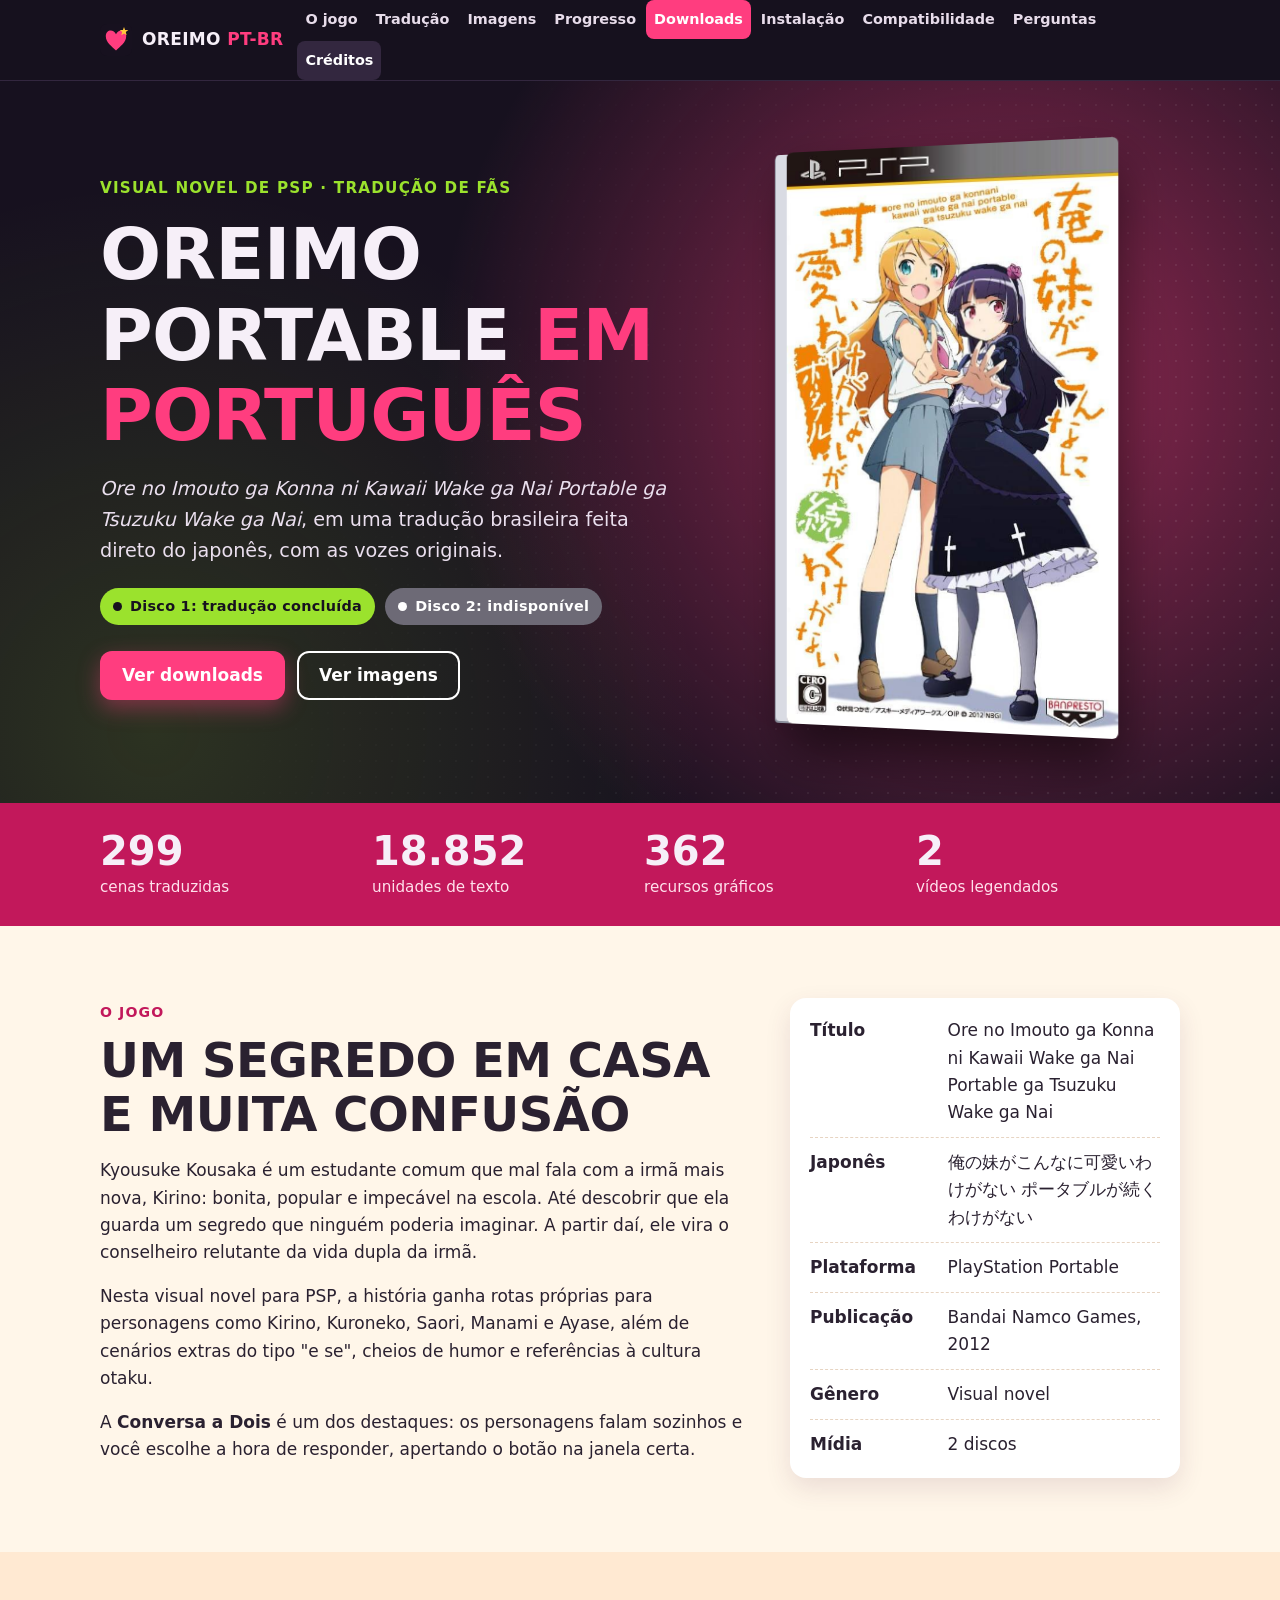
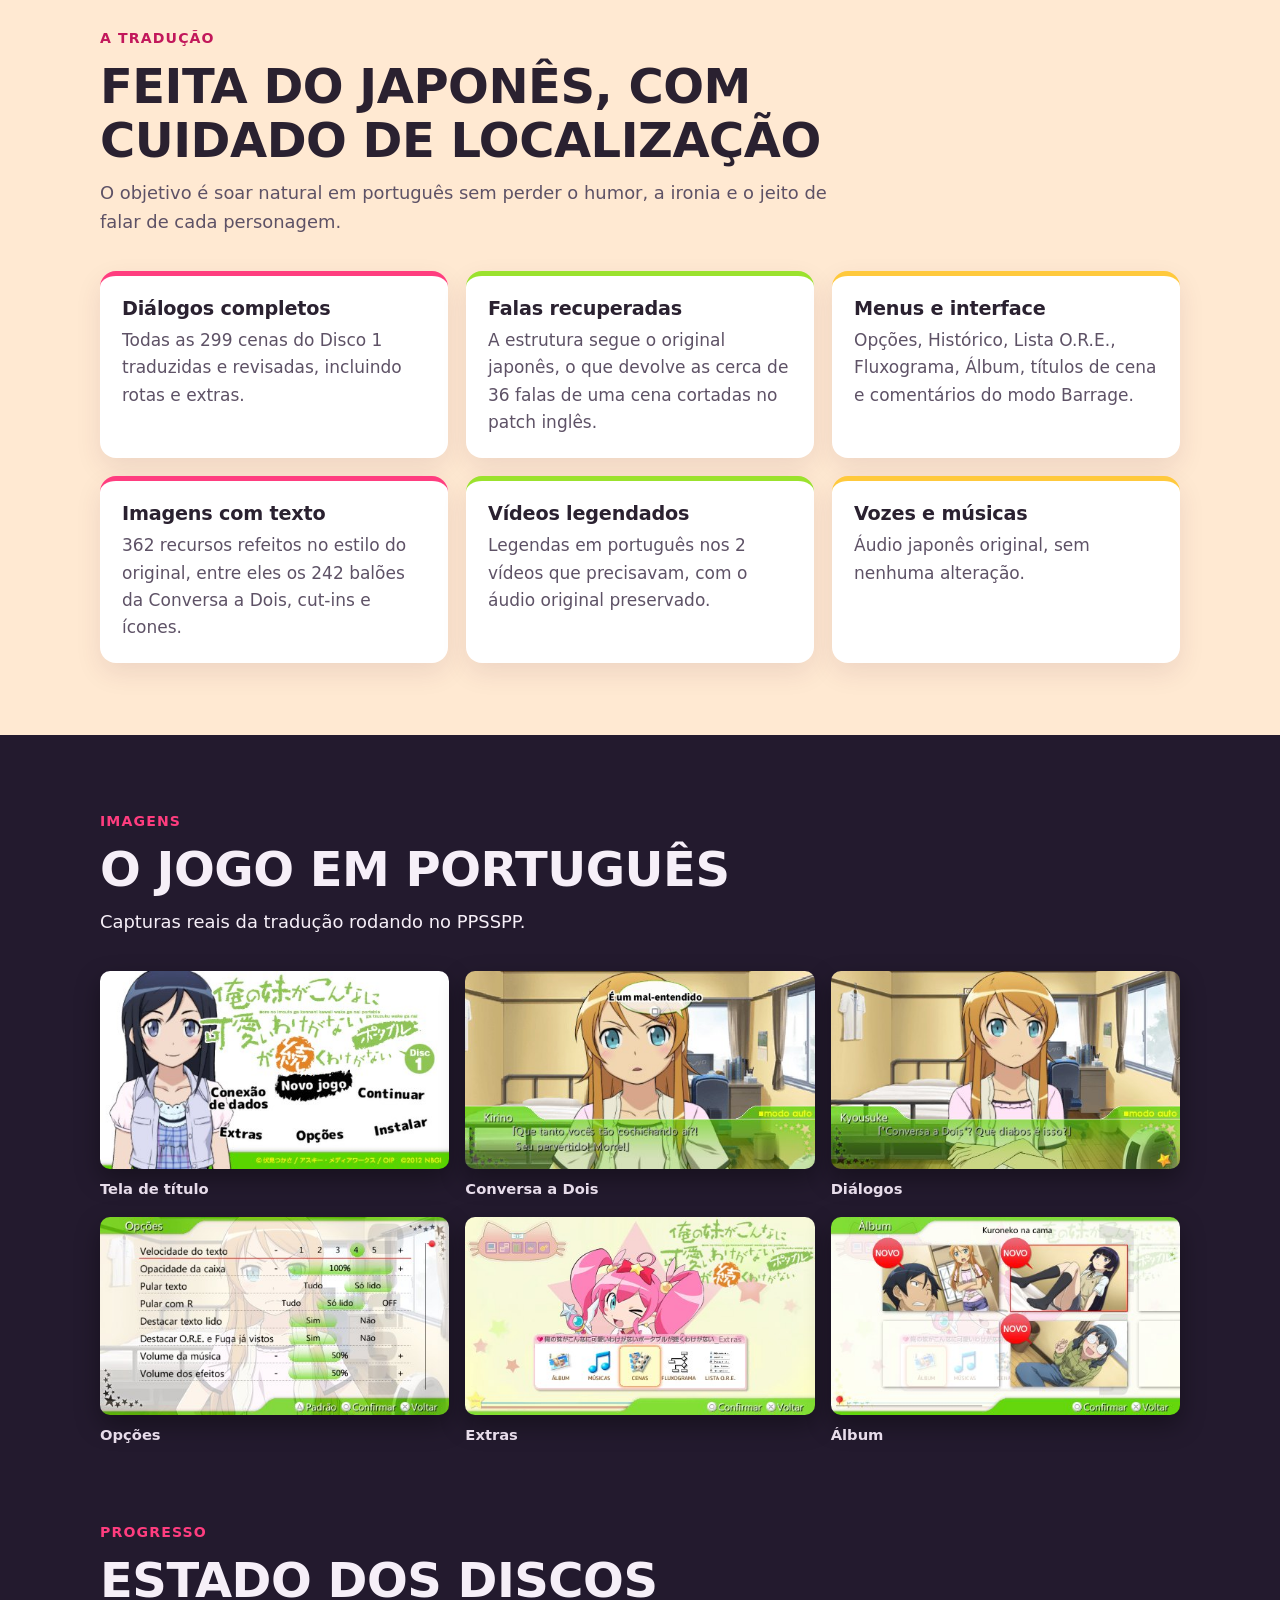
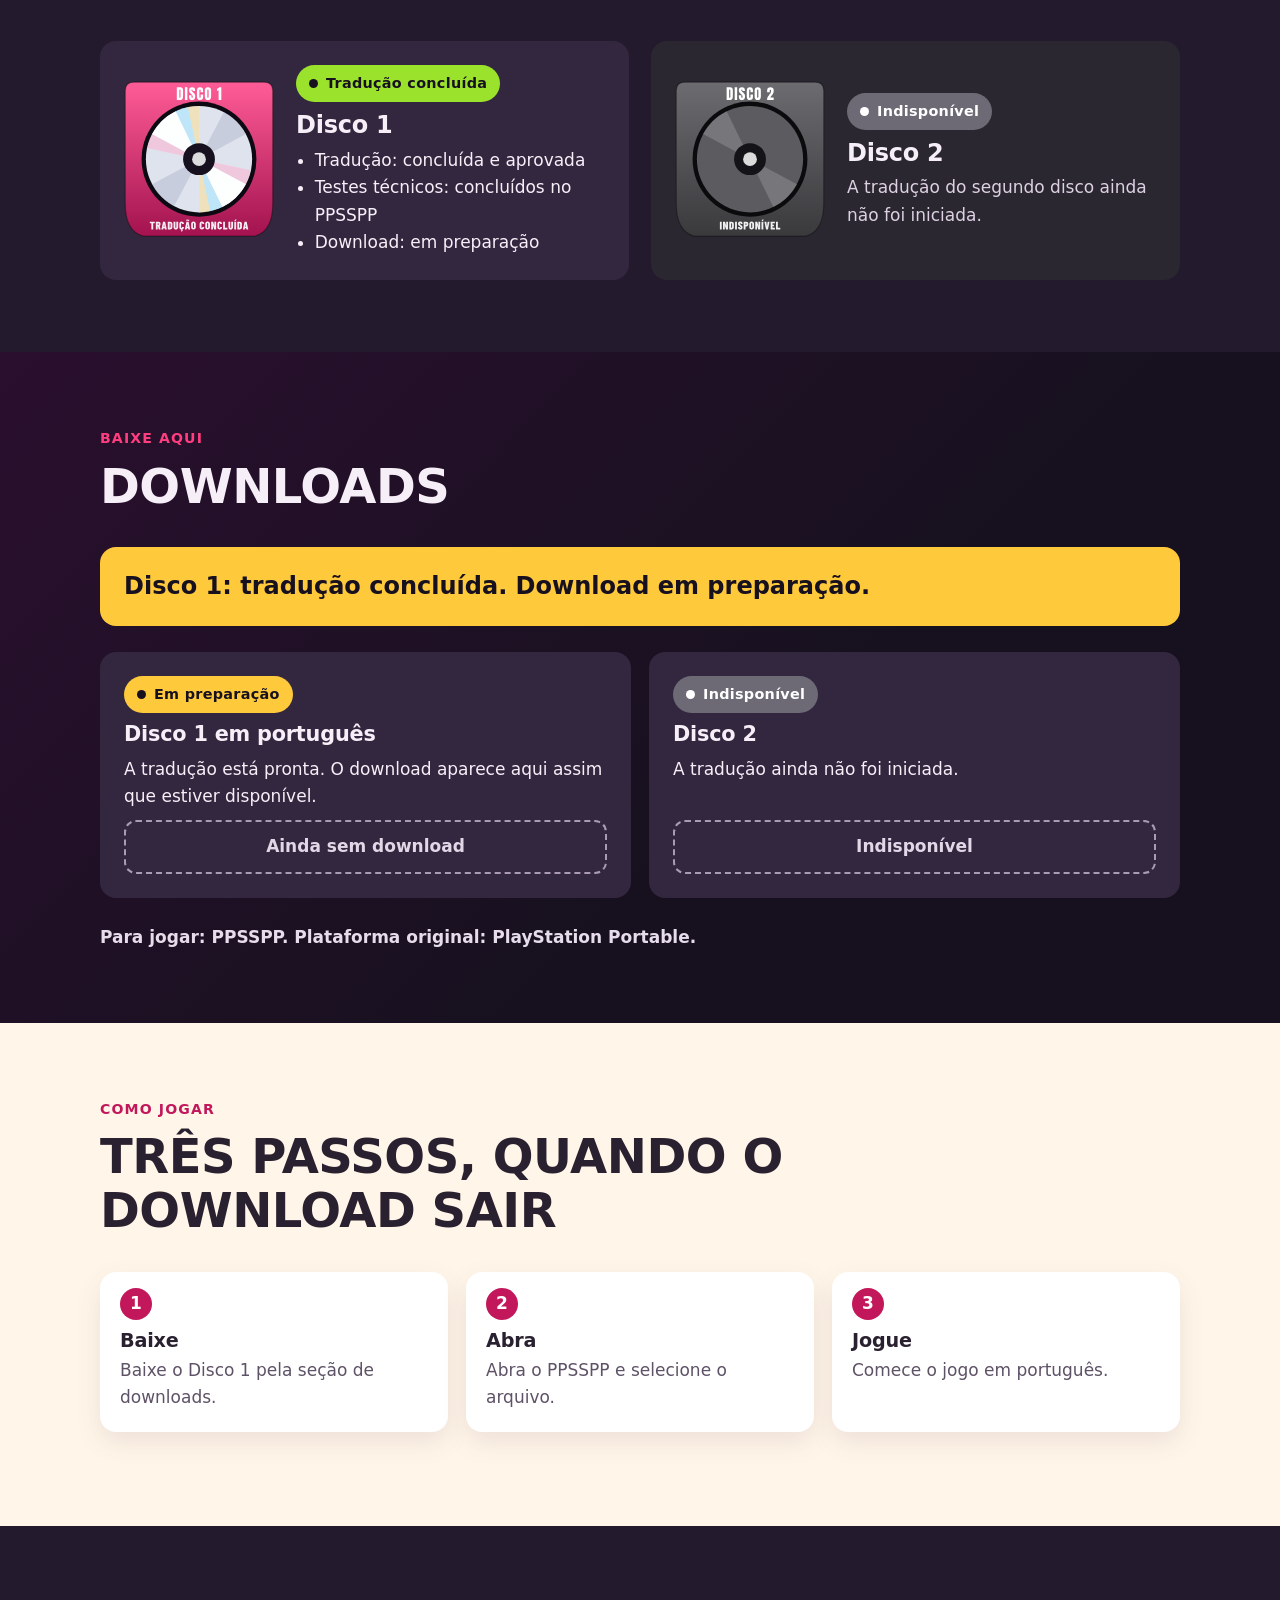
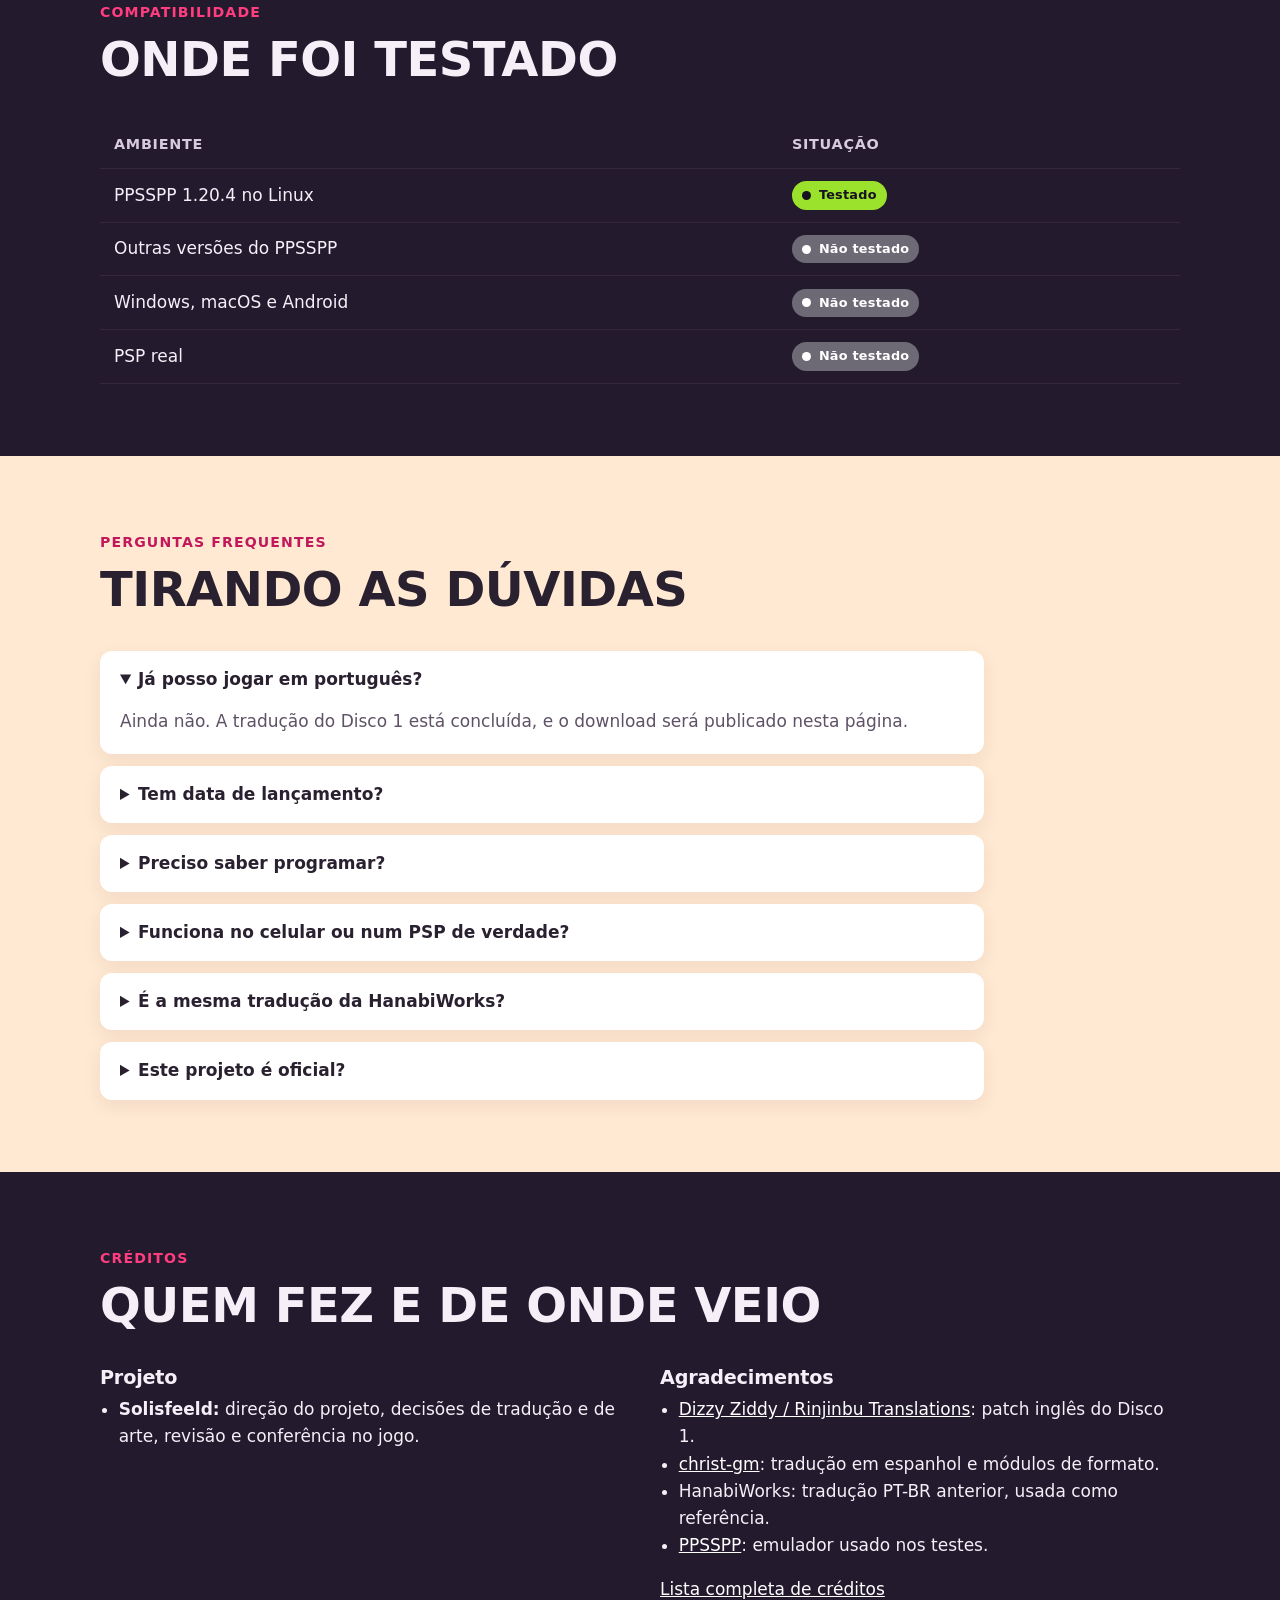
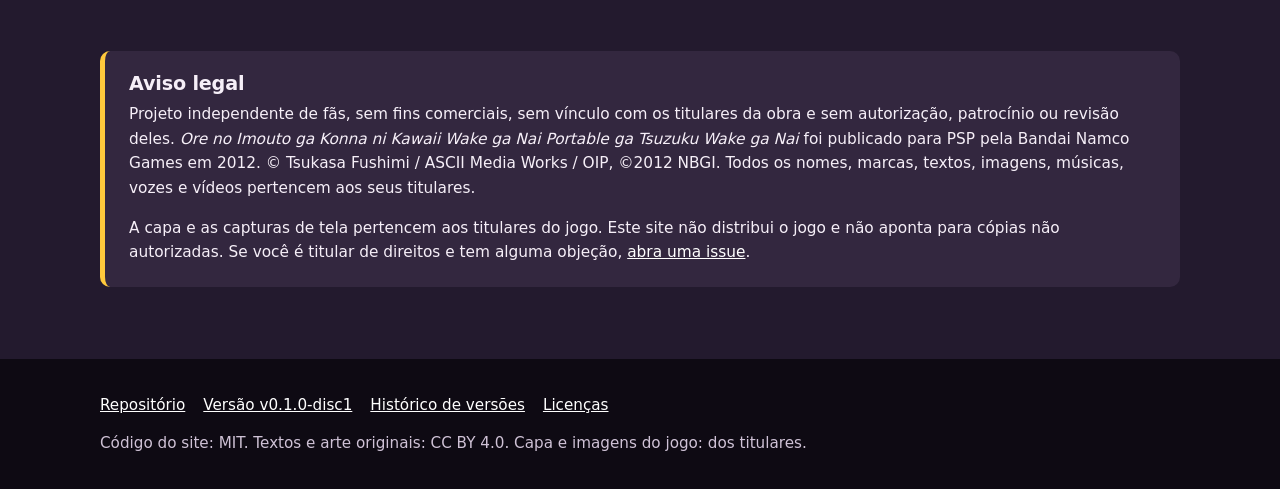
==== index.html @ 7f9048c9 "feat(site): usa a capa oficial e foca a página nos jogadores" ====
<!doctype html>
<html lang="pt-BR">
<head>
<meta charset="utf-8">
<meta name="viewport" content="width=device-width, initial-scale=1">
<title>Oreimo Portable PT-BR | Tradução brasileira para PSP</title>
<meta name="description" content="Tradução brasileira de fãs de Oreimo Portable, visual novel de PSP. Disco 1 traduzido do japonês, com vozes originais. Veja o estado dos discos e o que há para baixar.">
<link rel="canonical" href="https://solisfeeld.github.io/oreimo-portable-ptbr/">
<meta name="theme-color" content="#17111f">
<meta property="og:type" content="website">
<meta property="og:locale" content="pt_BR">
<meta property="og:site_name" content="Oreimo Portable PT-BR">
<meta property="og:title" content="Oreimo Portable PT-BR | Tradução brasileira para PSP">
<meta property="og:description" content="Disco 1 traduzido do japonês, com vozes originais. Download em preparação. Disco 2 indisponível.">
<meta property="og:url" content="https://solisfeeld.github.io/oreimo-portable-ptbr/">
<meta property="og:image" content="https://solisfeeld.github.io/oreimo-portable-ptbr/assets/compartilhar.png">
<meta property="og:image:width" content="1200">
<meta property="og:image:height" content="630">
<meta property="og:image:alt" content="Capa do jogo e o nome Oreimo Portable em português do Brasil">
<meta name="twitter:card" content="summary_large_image">
<link rel="icon" href="assets/favicon.svg" type="image/svg+xml">
<link rel="stylesheet" href="assets/site.css">
<script type="application/ld+json">
{
  "@context": "https://schema.org",
  "@type": "WebSite",
  "name": "Oreimo Portable PT-BR",
  "url": "https://solisfeeld.github.io/oreimo-portable-ptbr/",
  "inLanguage": "pt-BR",
  "description": "Tradução brasileira de fãs de Oreimo Portable, visual novel de PSP."
}
</script>
<script src="assets/site.js" defer></script>
</head>
<body>
<a class="pular" href="#principal">Pular para o conteúdo</a>

<header class="topo">
  <div class="conteudo topo-linha">
    <a class="marca" href="#inicio"><img src="assets/favicon.svg" alt="" width="32" height="32"><span>Oreimo <span>PT-BR</span></span></a>
    <button class="menu-botao" type="button" aria-expanded="false" aria-controls="menu">Menu</button>
    <nav id="menu" aria-label="Navegação principal">
      <ul>
        <li><a href="#jogo">O jogo</a></li>
        <li><a href="#traducao">Tradução</a></li>
        <li><a href="#imagens">Imagens</a></li>
        <li><a href="#progresso">Progresso</a></li>
        <li><a class="menu-destaque" href="#downloads">Downloads</a></li>
        <li><a href="#instalacao">Instalação</a></li>
        <li><a href="#compatibilidade">Compatibilidade</a></li>
        <li><a href="#perguntas">Perguntas</a></li>
        <li><a href="#creditos">Créditos</a></li>
      </ul>
    </nav>
  </div>
</header>

<main id="principal">

<section class="abertura" id="inicio">
  <div class="conteudo abertura-grade">
    <div>
      <p class="chapeu">Visual novel de PSP · Tradução de fãs</p>
      <h1>Oreimo Portable <em>em português</em></h1>
      <p class="abertura-texto"><em lang="ja-Latn">Ore no Imouto ga Konna ni Kawaii Wake ga Nai Portable ga Tsuzuku Wake ga Nai</em>, em uma tradução brasileira feita direto do japonês, com as vozes originais.</p>
      <div class="selos">
        <span class="selo selo-ok">Disco 1: tradução concluída</span>
        <span class="selo selo-off">Disco 2: indisponível</span>
      </div>
      <div class="acoes">
        <a class="botao botao-principal" href="#downloads">Ver downloads</a>
        <a class="botao botao-secundario" href="#imagens">Ver imagens</a>
      </div>
    </div>
    <figure class="capa-caixa">
      <img src="assets/capa-oficial.jpg" alt="Capa japonesa do jogo para PSP: Kirino e Kuroneko sobre fundo branco, com o título em letras laranja e o caractere 続 em verde" width="576" height="993">
    </figure>
  </div>
</section>

<section class="numeros" aria-label="Disco 1 em números">
  <div class="conteudo">
    <ul>
      <li><strong>299</strong><span>cenas traduzidas</span></li>
      <li><strong>18.852</strong><span>unidades de texto</span></li>
      <li><strong>362</strong><span>recursos gráficos</span></li>
      <li><strong>2</strong><span>vídeos legendados</span></li>
    </ul>
  </div>
</section>

<section class="secao secao-papel" id="jogo">
  <div class="conteudo duas">
    <div>
      <span class="rotulo">O jogo</span>
      <h2>Um segredo em casa e muita confusão</h2>
      <p style="margin-top:16px">Kyousuke Kousaka é um estudante comum que mal fala com a irmã mais nova, Kirino: bonita, popular e impecável na escola. Até descobrir que ela guarda um segredo que ninguém poderia imaginar. A partir daí, ele vira o conselheiro relutante da vida dupla da irmã.</p>
      <p>Nesta visual novel para PSP, a história ganha rotas próprias para personagens como Kirino, Kuroneko, Saori, Manami e Ayase, além de cenários extras do tipo "e se", cheios de humor e referências à cultura otaku.</p>
      <p>A <strong>Conversa a Dois</strong> é um dos destaques: os personagens falam sozinhos e você escolhe a hora de responder, apertando o botão na janela certa.</p>
    </div>
    <div class="ficha">
      <dl>
        <div><dt>Título</dt><dd>Ore no Imouto ga Konna ni Kawaii Wake ga Nai Portable ga Tsuzuku Wake ga Nai</dd></div>
        <div><dt>Japonês</dt><dd lang="ja">俺の妹がこんなに可愛いわけがない ポータブルが続くわけがない</dd></div>
        <div><dt>Plataforma</dt><dd>PlayStation Portable</dd></div>
        <div><dt>Publicação</dt><dd>Bandai Namco Games, 2012</dd></div>
        <div><dt>Gênero</dt><dd>Visual novel</dd></div>
        <div><dt>Mídia</dt><dd>2 discos</dd></div>
      </dl>
    </div>
  </div>
</section>

<section class="secao secao-papel-2" id="traducao">
  <div class="conteudo">
    <div class="cabeca">
      <span class="rotulo">A tradução</span>
      <h2>Feita do japonês, com cuidado de localização</h2>
      <p>O objetivo é soar natural em português sem perder o humor, a ironia e o jeito de falar de cada personagem.</p>
    </div>
    <div class="cartoes">
      <article class="cartao"><h3>Diálogos completos</h3><p>Todas as 299 cenas do Disco 1 traduzidas e revisadas, incluindo rotas e extras.</p></article>
      <article class="cartao"><h3>Falas recuperadas</h3><p>A estrutura segue o original japonês, o que devolve as cerca de 36 falas de uma cena cortadas no patch inglês.</p></article>
      <article class="cartao"><h3>Menus e interface</h3><p>Opções, Histórico, Lista O.R.E., Fluxograma, Álbum, títulos de cena e comentários do modo Barrage.</p></article>
      <article class="cartao"><h3>Imagens com texto</h3><p>362 recursos refeitos no estilo do original, entre eles os 242 balões da Conversa a Dois, cut-ins e ícones.</p></article>
      <article class="cartao"><h3>Vídeos legendados</h3><p>Legendas em português nos 2 vídeos que precisavam, com o áudio original preservado.</p></article>
      <article class="cartao"><h3>Vozes e músicas</h3><p>Áudio japonês original, sem nenhuma alteração.</p></article>
    </div>
  </div>
</section>

<section class="secao secao-escura" id="imagens">
  <div class="conteudo">
    <div class="cabeca">
      <span class="rotulo">Imagens</span>
      <h2>O jogo em português</h2>
      <p>Capturas reais da tradução rodando no PPSSPP.</p>
    </div>
    <div class="galeria">
      <figure><img src="assets/capturas/titulo.jpg" alt="Tela de título em português, com o menu traduzido" width="480" height="272"><figcaption>Tela de título</figcaption></figure>
      <figure><img src="assets/capturas/conversa-a-dois.jpg" alt="Conversa a Dois com Kirino e o balão de réplica É um mal-entendido" width="480" height="272"><figcaption>Conversa a Dois</figcaption></figure>
      <figure><img src="assets/capturas/dialogo.jpg" alt="Diálogo em português com Kirino no quarto" width="480" height="272"><figcaption>Diálogos</figcaption></figure>
      <figure><img src="assets/capturas/opcoes.jpg" alt="Tela de Opções traduzida" width="480" height="272"><figcaption>Opções</figcaption></figure>
      <figure><img src="assets/capturas/extras.jpg" alt="Menu de Extras em português" width="480" height="272"><figcaption>Extras</figcaption></figure>
      <figure><img src="assets/capturas/album.jpg" alt="Álbum com títulos em português" width="480" height="272"><figcaption>Álbum</figcaption></figure>
    </div>
  </div>
</section>

<section class="secao secao-escura" id="progresso" style="padding-top:0">
  <div class="conteudo">
    <div class="cabeca">
      <span class="rotulo">Progresso</span>
      <h2>Estado dos discos</h2>
    </div>
    <!-- Para atualizar um disco, veja docs/ATUALIZAR_SITE.md no repositório. -->
    <div class="discos">
      <article class="disco" data-disco="1" data-estado="traducao-concluida">
        <img src="assets/disco1.svg" alt="" width="244" height="258">
        <div>
          <span class="selo selo-ok">Tradução concluída</span>
          <h3>Disco 1</h3>
          <ul>
            <li>Tradução: concluída e aprovada</li>
            <li>Testes técnicos: concluídos no PPSSPP</li>
            <li>Download: em preparação</li>
          </ul>
        </div>
      </article>
      <article class="disco disco-off" data-disco="2" data-estado="indisponivel">
        <img src="assets/disco2.svg" alt="" width="244" height="258">
        <div>
          <span class="selo selo-off">Indisponível</span>
          <h3>Disco 2</h3>
          <p>A tradução do segundo disco ainda não foi iniciada.</p>
        </div>
      </article>
    </div>
  </div>
</section>

<section class="secao downloads" id="downloads">
  <div class="conteudo">
    <div class="cabeca">
      <span class="rotulo">Baixe aqui</span>
      <h2>Downloads</h2>
    </div>
    <p class="aviso-principal">Disco 1: tradução concluída. Download em preparação.</p>
    <div class="pacotes pacotes-dois">
      <article class="pacote">
        <span class="selo selo-prep" style="align-self:flex-start">Em preparação</span>
        <h3>Disco 1 em português</h3>
        <p>A tradução está pronta. O download aparece aqui assim que estiver disponível.</p>
        <p class="estado-botao">Ainda sem download</p>
      </article>
      <article class="pacote">
        <span class="selo selo-off" style="align-self:flex-start">Indisponível</span>
        <h3>Disco 2</h3>
        <p>A tradução ainda não foi iniciada.</p>
        <p class="estado-botao">Indisponível</p>
      </article>
</div>
    <p class="nota-simples">Para jogar: PPSSPP. Plataforma original: PlayStation Portable.</p>
  </div>
</section>

<section class="secao secao-papel" id="instalacao">
  <div class="conteudo">
    <div class="cabeca">
      <span class="rotulo">Como jogar</span>
      <h2>Três passos, quando o download sair</h2>
    </div>
    <ol class="passos">
      <li><h3>Baixe</h3><p>Baixe o Disco 1 pela seção de downloads.</p></li>
      <li><h3>Abra</h3><p>Abra o PPSSPP e selecione o arquivo.</p></li>
      <li><h3>Jogue</h3><p>Comece o jogo em português.</p></li>
    </ol>
  </div>
</section>

<section class="secao secao-escura" id="compatibilidade">
  <div class="conteudo">
    <div class="cabeca">
      <span class="rotulo">Compatibilidade</span>
      <h2>Onde foi testado</h2>
    </div>
    <div class="tabela-rolagem">
      <table>
        <thead><tr><th scope="col">Ambiente</th><th scope="col">Situação</th></tr></thead>
        <tbody>
          <tr><td>PPSSPP 1.20.4 no Linux</td><td><span class="selo selo-ok">Testado</span></td></tr>
          <tr><td>Outras versões do PPSSPP</td><td><span class="selo selo-off">Não testado</span></td></tr>
          <tr><td>Windows, macOS e Android</td><td><span class="selo selo-off">Não testado</span></td></tr>
          <tr><td>PSP real</td><td><span class="selo selo-off">Não testado</span></td></tr>
        </tbody>
      </table>
    </div>
  </div>
</section>

<section class="secao secao-papel-2" id="perguntas">
  <div class="conteudo">
    <div class="cabeca">
      <span class="rotulo">Perguntas frequentes</span>
      <h2>Tirando as dúvidas</h2>
    </div>
    <div class="perguntas">
      <details open><summary>Já posso jogar em português?</summary><p>Ainda não. A tradução do Disco 1 está concluída, e o download será publicado nesta página.</p></details>
      <details><summary>Tem data de lançamento?</summary><p>Não. Nem o download do Disco 1 nem o Disco 2 têm data prevista.</p></details>
      <details><summary>Preciso saber programar?</summary><p>Não. As ferramentas do repositório são só para quem desenvolve.</p></details>
      <details><summary>Funciona no celular ou num PSP de verdade?</summary><p>Não sabemos, porque isso ainda não foi testado. O único ambiente testado até agora é o PPSSPP 1.20.4 no Linux.</p></details>
      <details><summary>É a mesma tradução da HanabiWorks?</summary><p>Não. Esta é uma tradução nova, feita a partir do japonês. Outras traduções serviram só como referência de comparação.</p></details>
      <details><summary>Este projeto é oficial?</summary><p>Não. É um projeto independente de fãs, sem fins comerciais e sem vínculo com os titulares da obra.</p></details>
    </div>
  </div>
</section>

<section class="secao secao-escura creditos" id="creditos">
  <div class="conteudo">
    <div class="cabeca">
      <span class="rotulo">Créditos</span>
      <h2>Quem fez e de onde veio</h2>
    </div>
    <div class="duas duas-iguais">
      <div>
        <h3>Projeto</h3>
        <ul>
          <li><strong>Solisfeeld:</strong> direção do projeto, decisões de tradução e de arte, revisão e conferência no jogo.</li>
        </ul>
      </div>
      <div>
        <h3>Agradecimentos</h3>
        <ul>
          <li><a href="https://dizzyziddy.xyz/2015/02/14/oreimo-tsuzuku-psp-disc-1-full-english-patch-release/">Dizzy Ziddy / Rinjinbu Translations</a>: patch inglês do Disco 1.</li>
          <li><a href="https://github.com/christ-gm/oreimo-es">christ-gm</a>: tradução em espanhol e módulos de formato.</li>
          <li>HanabiWorks: tradução PT-BR anterior, usada como referência.</li>
          <li><a href="https://www.ppsspp.org/">PPSSPP</a>: emulador usado nos testes.</li>
        </ul>
        <p><a href="https://github.com/Solisfeeld/oreimo-portable-ptbr/blob/main/docs/CREDITOS_E_AVISOS.md">Lista completa de créditos</a></p>
      </div>
    </div>
    <div class="aviso-legal">
      <h3 style="margin-bottom:8px">Aviso legal</h3>
      <p>Projeto independente de fãs, sem fins comerciais, sem vínculo com os titulares da obra e sem autorização, patrocínio ou revisão deles. <em>Ore no Imouto ga Konna ni Kawaii Wake ga Nai Portable ga Tsuzuku Wake ga Nai</em> foi publicado para PSP pela Bandai Namco Games em 2012. © Tsukasa Fushimi / ASCII Media Works / OIP, ©2012 NBGI. Todos os nomes, marcas, textos, imagens, músicas, vozes e vídeos pertencem aos seus titulares.</p>
      <p>A capa e as capturas de tela pertencem aos titulares do jogo. Este site não distribui o jogo e não aponta para cópias não autorizadas. Se você é titular de direitos e tem alguma objeção, <a href="https://github.com/Solisfeeld/oreimo-portable-ptbr/issues">abra uma issue</a>.</p>
    </div>
  </div>
</section>

</main>

<footer class="rodape">
  <div class="conteudo rodape-linha">
    <ul>
      <li><a href="https://github.com/Solisfeeld/oreimo-portable-ptbr">Repositório</a></li>
      <li><a href="https://github.com/Solisfeeld/oreimo-portable-ptbr/releases/tag/v0.1.0-disc1">Versão v0.1.0-disc1</a></li>
      <li><a href="https://github.com/Solisfeeld/oreimo-portable-ptbr/blob/main/CHANGELOG.md">Histórico de versões</a></li>
      <li><a href="https://github.com/Solisfeeld/oreimo-portable-ptbr/blob/main/docs/LICENCAS.md">Licenças</a></li>
    </ul>
    <p>Código do site: MIT. Textos e arte originais: CC BY 4.0. Capa e imagens do jogo: dos titulares.</p>
  </div>
</footer>
</body>
</html>
---- assets/site.css ----
/* Oreimo Portable PT-BR: visual de lançamento de PSP. Sem fontes nem scripts externos. */
:root {
  --tinta: #17111f;
  --tinta-2: #231a2e;
  --tinta-3: #33273f;
  --papel: #fff6e9;
  --papel-2: #ffe9d2;
  --texto: #2a2130;
  --texto-suave: #5e5266;
  --rosa: #ff3d7f;
  --rosa-escuro: #c2185b;
  --lima: #9be22d;
  --lima-escuro: #3f7d0b;
  --ouro: #ffc93c;
  --cinza: #6d6a76;
  --raio: 16px;
  --largura: 1120px;
  --sombra: 0 18px 40px rgba(23, 17, 31, .28);
}

* { box-sizing: border-box; }
html { scroll-behavior: smooth; scroll-padding-top: 76px; -webkit-text-size-adjust: 100%; }
body {
  margin: 0;
  background: var(--tinta);
  color: #f6eff8;
  font-family: system-ui, -apple-system, "Segoe UI", Roboto, "Noto Sans", "Helvetica Neue", Arial, sans-serif;
  font-size: 1.0625rem;
  line-height: 1.6;
}
img, svg { display: block; max-width: 100%; height: auto; }
a { color: inherit; }
h1, h2, h3 { line-height: 1.12; margin: 0; letter-spacing: -.01em; }
h2 { font-size: clamp(1.9rem, 5vw, 3rem); font-weight: 900; text-transform: uppercase; }
h3 { font-size: 1.2rem; font-weight: 800; }
p { margin: 0 0 1em; }
:focus-visible { outline: 3px solid var(--ouro); outline-offset: 3px; border-radius: 4px; }

.pular { position: absolute; left: -999px; top: 8px; background: var(--ouro); color: var(--tinta); padding: 10px 16px; border-radius: 8px; font-weight: 800; z-index: 30; }
.pular:focus { left: 8px; }
.conteudo { width: min(var(--largura), 100%); margin: 0 auto; padding: 0 20px; }

/* Cabeçalho */
.topo { position: sticky; top: 0; z-index: 20; background: rgba(23, 17, 31, .94); border-bottom: 1px solid var(--tinta-3); }
.topo-linha { display: flex; align-items: center; justify-content: space-between; gap: 16px; min-height: 62px; }
.marca { display: flex; align-items: center; gap: 10px; font-weight: 900; text-decoration: none; text-transform: uppercase; letter-spacing: .02em; white-space: nowrap; }
.marca img { width: 32px; height: 32px; }
.marca span span { color: var(--rosa); }
.menu-botao { display: none; background: var(--tinta-3); color: #fff; border: 0; border-radius: 10px; padding: 10px 14px; font: inherit; font-weight: 800; cursor: pointer; }
#menu ul { display: flex; flex-wrap: wrap; gap: 2px; list-style: none; margin: 0; padding: 0; }
#menu a { display: block; padding: 8px 8px; border-radius: 8px; color: #e7dcea; font-size: .9rem; font-weight: 700; text-decoration: none; }
#menu a:hover, #menu a[aria-current] { color: #fff; background: var(--tinta-3); }
#menu a.menu-destaque { background: var(--rosa); color: #fff; }

/* Abertura */
.abertura {
  position: relative;
  overflow: hidden;
  background:
    radial-gradient(circle at 78% 42%, rgba(255, 61, 127, .55), transparent 52%),
    radial-gradient(circle at 12% 90%, rgba(155, 226, 45, .16), transparent 42%),
    var(--tinta);
}
.abertura::before {
  content: "";
  position: absolute;
  inset: 0;
  background-image: radial-gradient(rgba(255, 255, 255, .1) 1.4px, transparent 1.6px);
  background-size: 16px 16px;
  mask-image: linear-gradient(115deg, transparent 30%, #000 100%);
  -webkit-mask-image: linear-gradient(115deg, transparent 30%, #000 100%);
}
.abertura-grade { position: relative; display: grid; grid-template-columns: 1.1fr .9fr; gap: 48px; align-items: center; padding-top: 64px; padding-bottom: 72px; }
.chapeu { margin: 0 0 14px; color: var(--lima); font-weight: 800; letter-spacing: .08em; text-transform: uppercase; font-size: .95rem; }
.abertura h1 { font-size: clamp(2.5rem, 7vw, 4.5rem); font-weight: 900; text-transform: uppercase; }
.abertura h1 em { color: var(--rosa); font-style: normal; }
.abertura-texto { margin: 18px 0 22px; font-size: 1.2rem; color: #eadfee; max-width: 36em; }
.selos { display: flex; flex-wrap: wrap; gap: 10px; margin-bottom: 26px; }
.selo { display: inline-flex; align-items: center; gap: 8px; padding: 7px 13px; border-radius: 999px; font-size: .9rem; font-weight: 800; letter-spacing: .02em; }
.selo::before { content: ""; width: 9px; height: 9px; border-radius: 50%; background: currentColor; }
.selo-ok { background: var(--lima); color: var(--tinta); }
.selo-prep { background: var(--ouro); color: var(--tinta); }
.selo-off { background: var(--cinza); color: #fff; }
.acoes { display: flex; flex-wrap: wrap; gap: 12px; }
.botao { display: inline-flex; align-items: center; justify-content: center; min-height: 48px; padding: 11px 22px; border-radius: 12px; font-weight: 800; text-decoration: none; transition: transform .15s ease, box-shadow .15s ease; }
.botao:hover { transform: translateY(-2px); }
.botao-principal { background: var(--rosa); color: #fff; box-shadow: 0 8px 22px rgba(255, 61, 127, .4); }
.botao-secundario { background: transparent; color: #fff; box-shadow: inset 0 0 0 2px #fff; }
.botao-escuro { background: var(--tinta); color: #fff; }
.capa-caixa { position: relative; margin: 0; justify-self: center; width: min(340px, 100%); perspective: 1400px; }
.capa-caixa img { position: relative; width: 100%; border-radius: 6px; box-shadow: -14px 0 0 -2px #d9dbe3, -15px 2px 0 -2px #8b8f9c, 0 26px 50px rgba(0, 0, 0, .55); transform: rotateY(-13deg); transition: transform .4s ease; }
.capa-caixa:hover img { transform: rotateY(-4deg); }

/* Faixa de números */
.numeros { background: var(--rosa-escuro); }
.numeros ul { display: grid; grid-template-columns: repeat(4, 1fr); gap: 8px; list-style: none; margin: 0; padding: 26px 0; }
.numeros strong { display: block; font-size: clamp(1.7rem, 4.6vw, 2.5rem); font-weight: 900; line-height: 1.1; }
.numeros span { font-size: .95rem; color: #ffe1ec; }

/* Seções */
.secao { padding: 72px 0; }
.secao-papel { background: var(--papel); color: var(--texto); }
.secao-papel-2 { background: var(--papel-2); color: var(--texto); }
.secao-escura { background: var(--tinta-2); }
.cabeca { max-width: 44em; margin-bottom: 34px; }
.cabeca p { margin: 12px 0 0; font-size: 1.12rem; }
.secao-papel .cabeca p, .secao-papel-2 .cabeca p { color: var(--texto-suave); }
.rotulo { display: inline-block; margin-bottom: 10px; color: var(--rosa); font-weight: 800; letter-spacing: .08em; text-transform: uppercase; font-size: .88rem; }
.secao-papel .rotulo, .secao-papel-2 .rotulo { color: var(--rosa-escuro); }
.duas { display: grid; grid-template-columns: 1.25fr .75fr; gap: 40px; align-items: start; }
.duas-iguais { grid-template-columns: 1fr 1fr; }
.ficha { background: #fff; border-radius: var(--raio); padding: 8px 20px; box-shadow: 0 10px 26px rgba(90, 40, 70, .12); }
.ficha dl { margin: 0; }
.ficha div { display: grid; grid-template-columns: 7.5em 1fr; gap: 10px; padding: 11px 0; border-bottom: 1px dashed #e7d4c2; }
.ficha div:last-child { border-bottom: 0; }
.ficha dt { font-weight: 800; }
.ficha dd { margin: 0; overflow-wrap: anywhere; }
.cartoes { display: grid; grid-template-columns: repeat(3, 1fr); gap: 18px; }
.cartao { background: #fff; color: var(--texto); border-radius: var(--raio); padding: 22px; border-top: 5px solid var(--rosa); box-shadow: 0 10px 26px rgba(90, 40, 70, .1); }
.cartao:nth-child(3n+2) { border-top-color: var(--lima); }
.cartao:nth-child(3n) { border-top-color: var(--ouro); }
.cartao h3 { margin-bottom: 8px; }
.cartao p { margin: 0; color: var(--texto-suave); }
.demonstracao { display: grid; grid-template-columns: 1.1fr .9fr; gap: 36px; align-items: center; }
.demonstracao img { border-radius: var(--raio); box-shadow: var(--sombra); }
.etiqueta { display: inline-block; background: var(--ouro); color: var(--tinta); padding: 4px 10px; border-radius: 6px; font-size: .85rem; font-weight: 800; margin-bottom: 12px; }
.lista-marcada { padding-left: 1.2em; margin: 0 0 1em; }
.lista-marcada li { margin-bottom: .4em; }

.galeria { display: grid; grid-template-columns: repeat(3, 1fr); gap: 16px; }
.galeria figure { margin: 0; }
.galeria img { width: 100%; border-radius: 10px; box-shadow: 0 10px 24px rgba(0, 0, 0, .35); }
.galeria figcaption { margin-top: 8px; font-size: .92rem; font-weight: 700; color: #e7dcea; }

/* Discos */
.discos { display: grid; grid-template-columns: 1fr 1fr; gap: 22px; }
.disco { display: grid; grid-template-columns: 150px 1fr; gap: 22px; align-items: center; background: var(--tinta-3); border-radius: var(--raio); padding: 24px; }
.disco-off { background: #2a2730; }
.disco-off img { filter: saturate(.3); }
.disco h3 { font-size: 1.5rem; margin: 10px 0 8px; font-weight: 900; }
.disco ul { margin: 0; padding-left: 1.1em; }
.disco p { margin: 0; color: #ddd0e2; }

/* Downloads */
.downloads { background: linear-gradient(135deg, #2a0f2e, var(--tinta) 60%); }
.aviso-principal { display: flex; flex-wrap: wrap; align-items: center; gap: 12px 18px; background: var(--ouro); color: var(--tinta); border-radius: var(--raio); padding: 20px 24px; margin-bottom: 26px; font-size: clamp(1.15rem, 3.4vw, 1.5rem); font-weight: 900; }
.pacotes { display: grid; grid-template-columns: repeat(3, 1fr); gap: 18px; margin-bottom: 26px; }
.pacote { display: flex; flex-direction: column; gap: 10px; background: var(--tinta-3); border-radius: var(--raio); padding: 24px; }
.pacotes-dois { grid-template-columns: repeat(2, 1fr); }
.nota-simples { margin: 0; color: #e7dcea; font-weight: 700; }
.pacote-ativo { background: #fff; color: var(--texto); box-shadow: 0 0 0 4px var(--lima); }
.pacote-ativo p { color: var(--texto-suave); }
.pacote h3 { font-size: 1.3rem; }
.pacote p { margin: 0; }
.pacote .botao, .pacote .estado-botao { margin-top: auto; }
.estado-botao { display: flex; align-items: center; justify-content: center; min-height: 48px; padding: 11px 16px; border-radius: 12px; border: 2px dashed #a99bb3; color: #e2d7e7; font-weight: 800; text-align: center; }
.pacote-ativo .botao { width: 100%; }
.precisa { display: grid; grid-template-columns: 1fr 1fr; gap: 18px; }
.precisa > div { background: rgba(255, 255, 255, .06); border-radius: var(--raio); padding: 20px 24px; }
.precisa h3 { margin-bottom: 8px; }
.precisa ul { margin: 0; padding-left: 1.1em; }

/* Passos */
.passos { counter-reset: passo; list-style: none; margin: 0 0 22px; padding: 0; display: grid; grid-template-columns: repeat(3, 1fr); gap: 18px; }
.passos li { counter-increment: passo; position: relative; background: #fff; border-radius: var(--raio); padding: 58px 20px 20px; box-shadow: 0 10px 26px rgba(90, 40, 70, .1); }
.passos li::before { content: counter(passo); position: absolute; top: 16px; left: 20px; display: grid; place-items: center; width: 32px; height: 32px; border-radius: 50%; background: var(--rosa-escuro); color: #fff; font-weight: 900; }
.passos h3 { margin-bottom: 6px; }
.passos p { margin: 0; color: var(--texto-suave); }

/* Tabela */
.tabela-rolagem { overflow-x: auto; }
table { width: 100%; border-collapse: collapse; }
th, td { padding: 12px 14px; text-align: left; border-bottom: 1px solid var(--tinta-3); }
th { font-size: .9rem; text-transform: uppercase; letter-spacing: .05em; color: #d8cbdf; }
td .selo { font-size: .8rem; padding: 4px 10px; white-space: nowrap; }

/* Perguntas */
.perguntas { display: grid; gap: 12px; max-width: 52em; }
details { background: #fff; border-radius: 12px; box-shadow: 0 6px 18px rgba(90, 40, 70, .08); }
summary { cursor: pointer; padding: 15px 20px; font-weight: 800; }
details p { margin: 0; padding: 0 20px 18px; color: var(--texto-suave); }

/* Créditos */
.creditos ul { padding-left: 1.1em; margin: 0 0 1em; }
.creditos h3 { margin: 0 0 8px; }
.creditos a { color: #fff; overflow-wrap: anywhere; }
.aviso-legal { margin-top: 30px; padding: 22px 24px; background: var(--tinta-3); border-left: 5px solid var(--ouro); border-radius: 10px; font-size: .96rem; }
.aviso-legal p:last-child { margin-bottom: 0; }

/* Rodapé */
.rodape { background: #0e0a13; padding: 34px 0; font-size: .95rem; color: #cfc2d6; }
.rodape-linha { display: flex; flex-wrap: wrap; gap: 14px 26px; justify-content: space-between; align-items: center; }
.rodape ul { display: flex; flex-wrap: wrap; gap: 8px 18px; list-style: none; margin: 0; padding: 0; }
.rodape a { color: #fff; }
.rodape p { margin: 0; }

/* Página de erro */
.pagina-erro { display: grid; place-items: center; min-height: 100vh; padding: 20px; text-align: center; }
.pagina-erro h1 { font-size: clamp(2rem, 7vw, 3.2rem); margin: 14px 0 10px; }
.pagina-erro p { margin-bottom: 20px; }

/* Menos movimento, quando o usuário pede */
@media (prefers-reduced-motion: reduce) {
  html { scroll-behavior: auto; }
  .botao, .capa-caixa img { transition: none; }
}

@media (max-width: 980px) {
  .menu-botao { display: block; }
  #menu { display: none; position: absolute; left: 0; right: 0; top: 100%; background: var(--tinta); border-bottom: 1px solid var(--tinta-3); padding: 8px 20px 16px; }
  #menu.aberto { display: block; }
  #menu ul { flex-direction: column; }
  #menu a { padding: 11px 12px; font-size: 1.02rem; }
  .abertura-grade, .duas, .duas-iguais, .demonstracao, .discos { grid-template-columns: 1fr; }
  .abertura-grade { padding-top: 44px; padding-bottom: 52px; gap: 36px; }
  .capa-caixa { width: min(260px, 70%); }
  .capa-caixa img { transform: none; box-shadow: 0 18px 36px rgba(0, 0, 0, .5); }
  .cartoes, .pacotes, .passos, .galeria { grid-template-columns: 1fr 1fr; }
  .numeros ul { grid-template-columns: 1fr 1fr; }
}

@media (max-width: 640px) {
  .secao { padding: 52px 0; }
  .cartoes, .pacotes, .pacotes-dois, .passos, .precisa, .galeria { grid-template-columns: 1fr; }
  .disco { grid-template-columns: 96px 1fr; gap: 16px; padding: 18px; }
  .acoes .botao { flex: 1 1 100%; }
  .ficha div { grid-template-columns: 1fr; gap: 0; }
  th, td { padding: 10px 8px; }
}
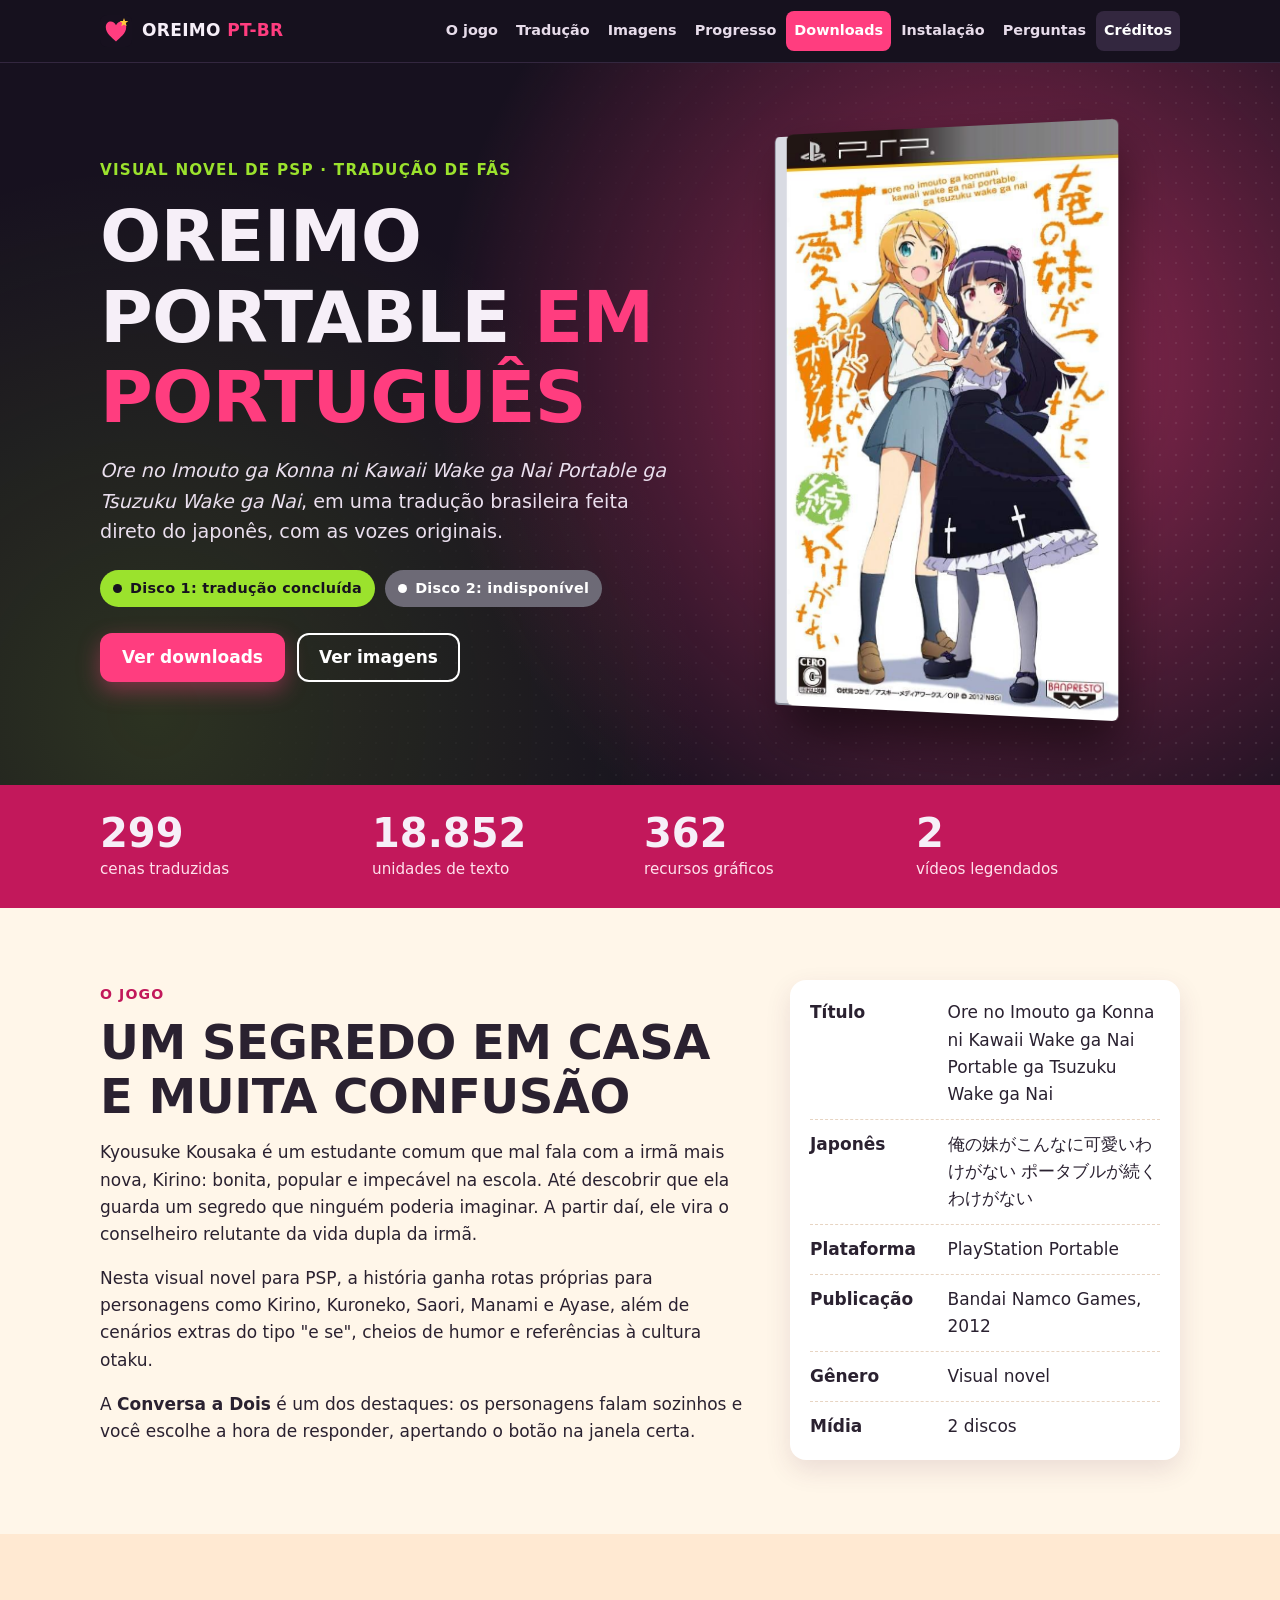
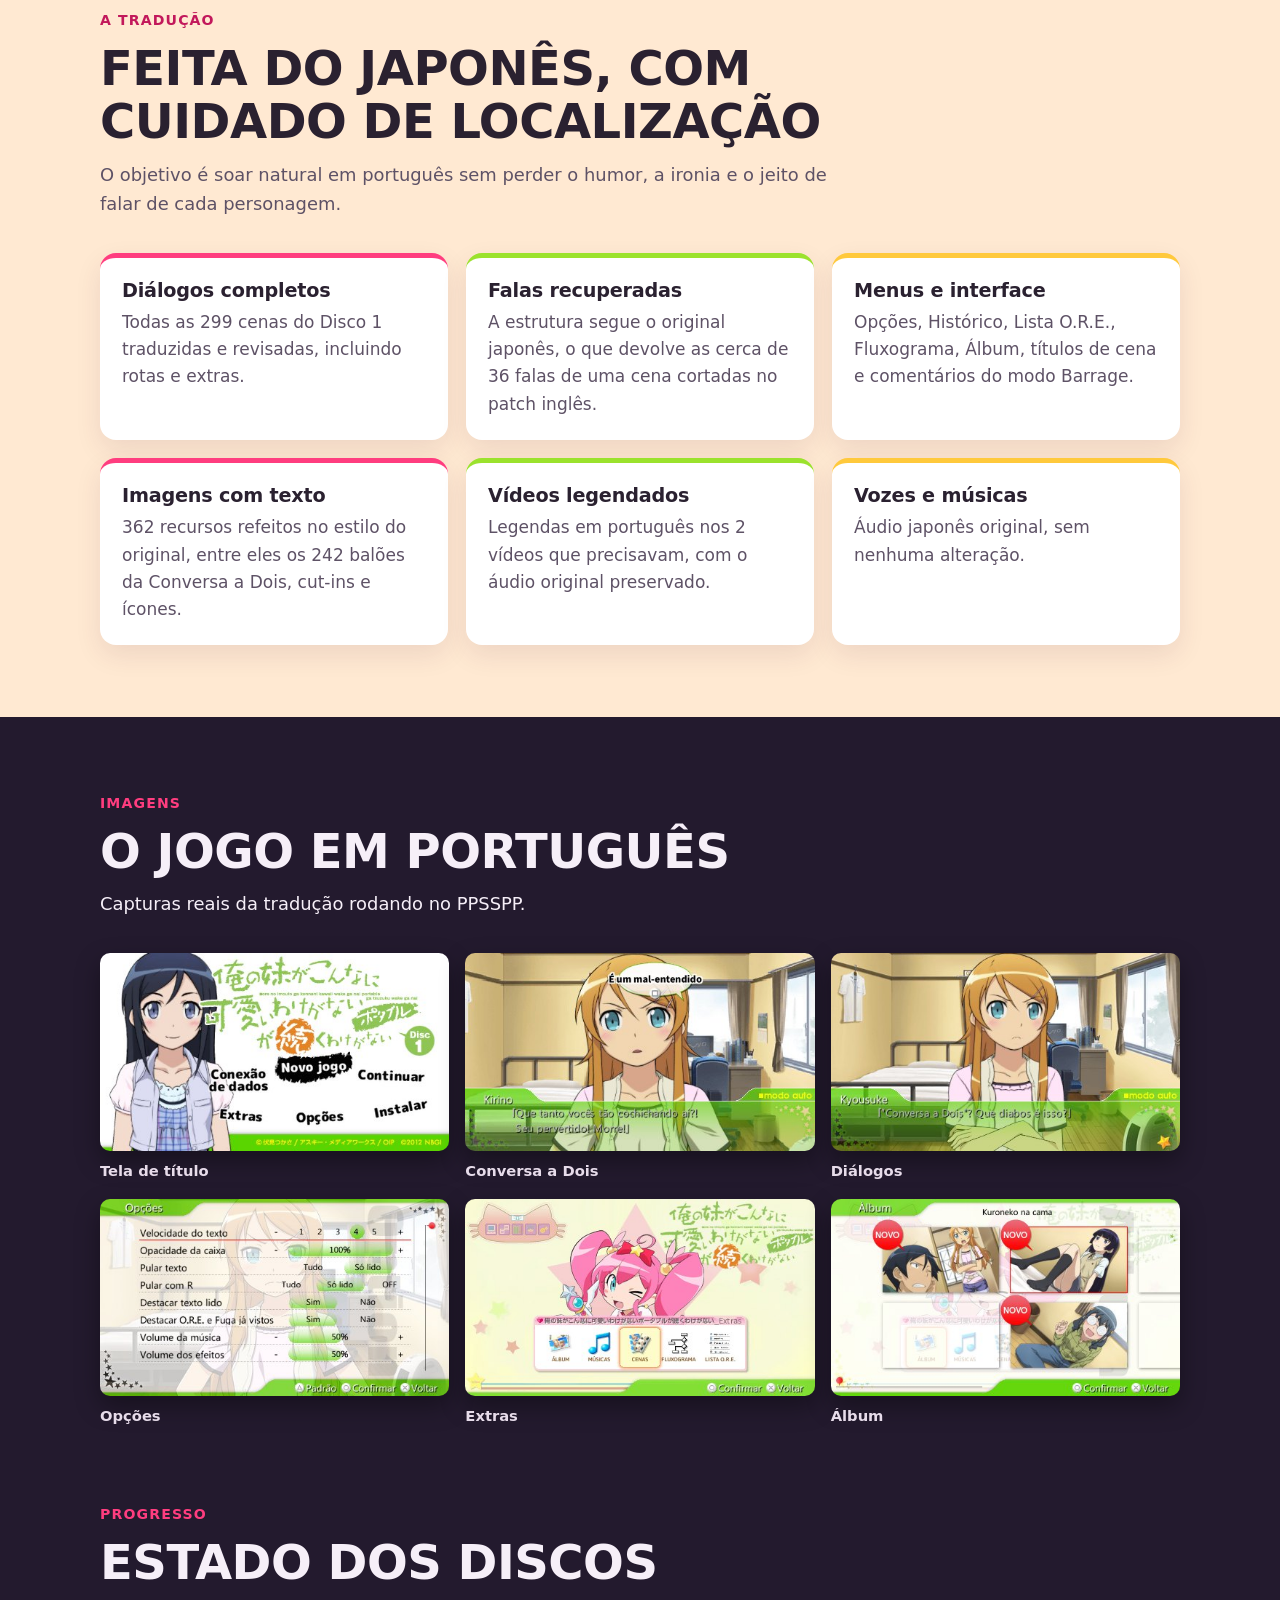
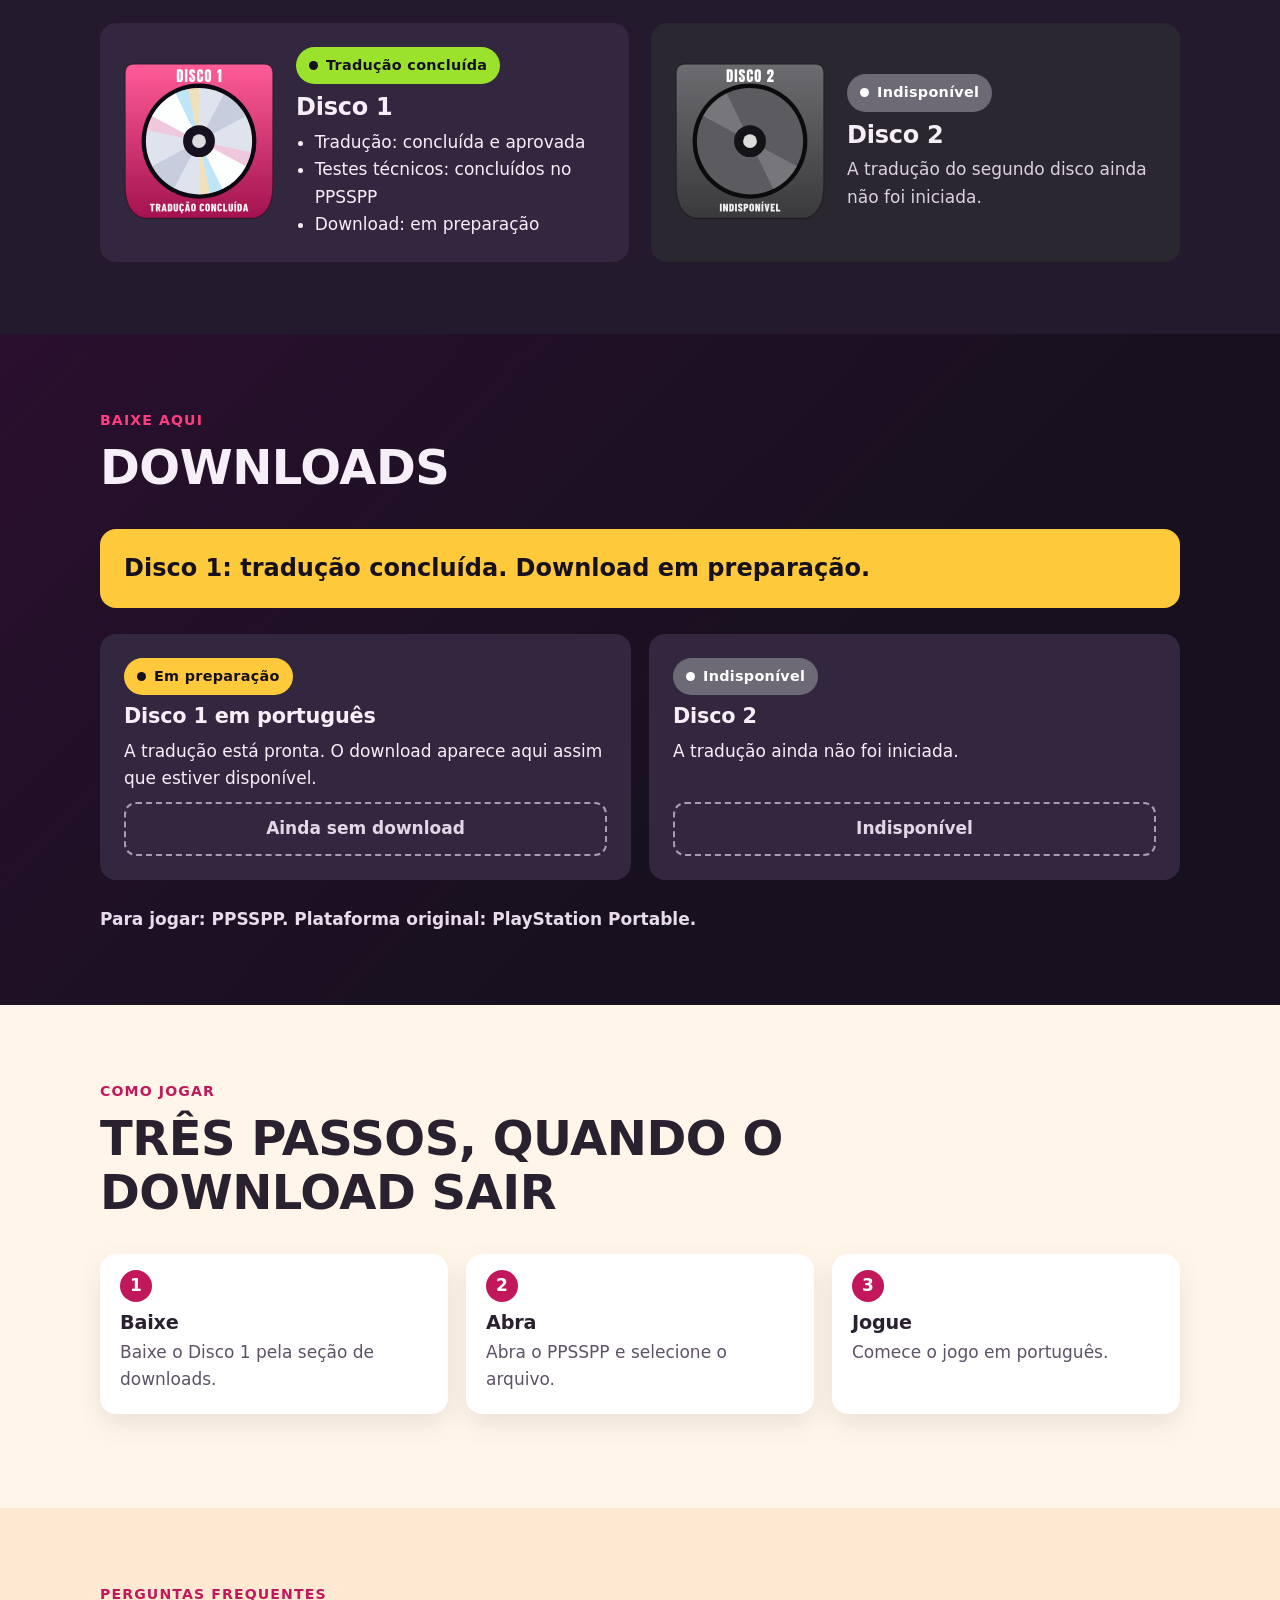
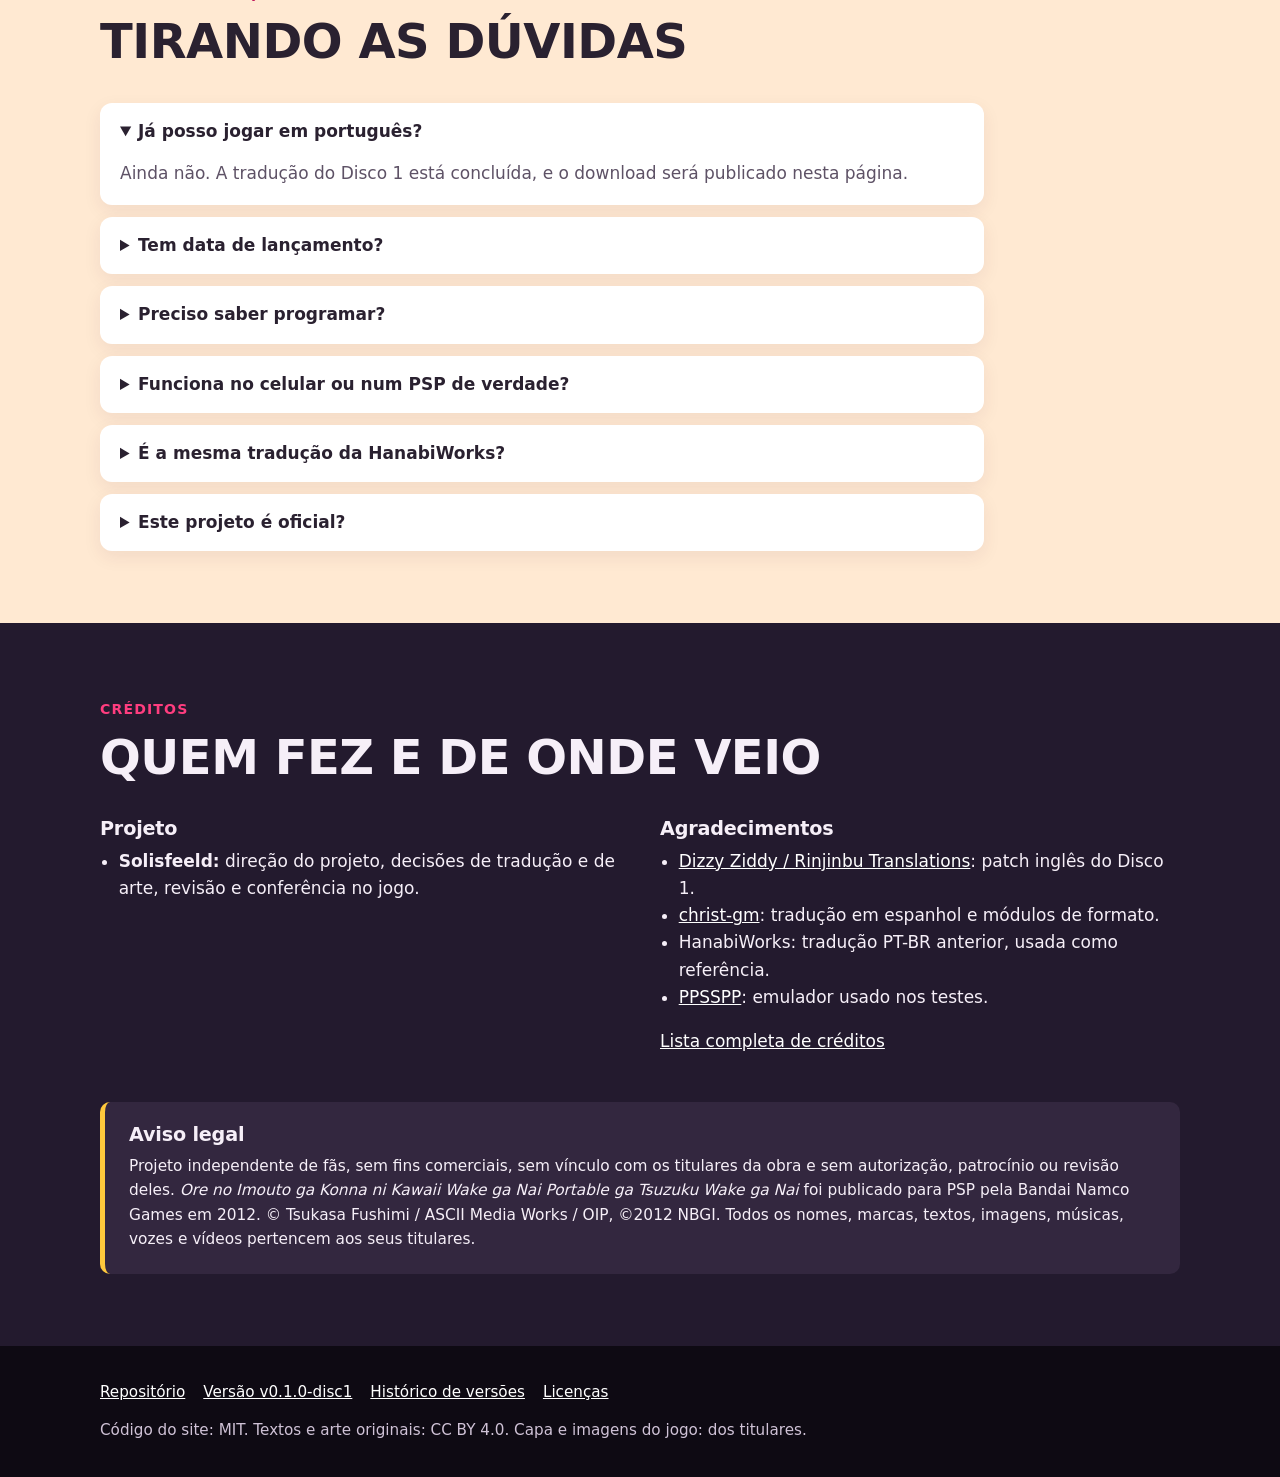
==== commit 662b21b4: "feat(site): remove a compatibilidade e o aviso das imagens da página" ====
--- a/index.html
+++ b/index.html
@@ -47,7 +47,6 @@
         <li><a href="#progresso">Progresso</a></li>
         <li><a class="menu-destaque" href="#downloads">Downloads</a></li>
         <li><a href="#instalacao">Instalação</a></li>
-        <li><a href="#compatibilidade">Compatibilidade</a></li>
         <li><a href="#perguntas">Perguntas</a></li>
         <li><a href="#creditos">Créditos</a></li>
       </ul>
@@ -218,26 +217,6 @@
   </div>
 </section>
 
-<section class="secao secao-escura" id="compatibilidade">
-  <div class="conteudo">
-    <div class="cabeca">
-      <span class="rotulo">Compatibilidade</span>
-      <h2>Onde foi testado</h2>
-    </div>
-    <div class="tabela-rolagem">
-      <table>
-        <thead><tr><th scope="col">Ambiente</th><th scope="col">Situação</th></tr></thead>
-        <tbody>
-          <tr><td>PPSSPP 1.20.4 no Linux</td><td><span class="selo selo-ok">Testado</span></td></tr>
-          <tr><td>Outras versões do PPSSPP</td><td><span class="selo selo-off">Não testado</span></td></tr>
-          <tr><td>Windows, macOS e Android</td><td><span class="selo selo-off">Não testado</span></td></tr>
-          <tr><td>PSP real</td><td><span class="selo selo-off">Não testado</span></td></tr>
-        </tbody>
-      </table>
-    </div>
-  </div>
-</section>
-
 <section class="secao secao-papel-2" id="perguntas">
   <div class="conteudo">
     <div class="cabeca">
@@ -248,7 +227,7 @@
       <details open><summary>Já posso jogar em português?</summary><p>Ainda não. A tradução do Disco 1 está concluída, e o download será publicado nesta página.</p></details>
       <details><summary>Tem data de lançamento?</summary><p>Não. Nem o download do Disco 1 nem o Disco 2 têm data prevista.</p></details>
       <details><summary>Preciso saber programar?</summary><p>Não. As ferramentas do repositório são só para quem desenvolve.</p></details>
-      <details><summary>Funciona no celular ou num PSP de verdade?</summary><p>Não sabemos, porque isso ainda não foi testado. O único ambiente testado até agora é o PPSSPP 1.20.4 no Linux.</p></details>
+      <details><summary>Funciona no celular ou num PSP de verdade?</summary><p>Não sabemos, porque isso ainda não foi testado.</p></details>
       <details><summary>É a mesma tradução da HanabiWorks?</summary><p>Não. Esta é uma tradução nova, feita a partir do japonês. Outras traduções serviram só como referência de comparação.</p></details>
       <details><summary>Este projeto é oficial?</summary><p>Não. É um projeto independente de fãs, sem fins comerciais e sem vínculo com os titulares da obra.</p></details>
     </div>
@@ -282,7 +261,6 @@
     <div class="aviso-legal">
       <h3 style="margin-bottom:8px">Aviso legal</h3>
       <p>Projeto independente de fãs, sem fins comerciais, sem vínculo com os titulares da obra e sem autorização, patrocínio ou revisão deles. <em>Ore no Imouto ga Konna ni Kawaii Wake ga Nai Portable ga Tsuzuku Wake ga Nai</em> foi publicado para PSP pela Bandai Namco Games em 2012. © Tsukasa Fushimi / ASCII Media Works / OIP, ©2012 NBGI. Todos os nomes, marcas, textos, imagens, músicas, vozes e vídeos pertencem aos seus titulares.</p>
-      <p>A capa e as capturas de tela pertencem aos titulares do jogo. Este site não distribui o jogo e não aponta para cópias não autorizadas. Se você é titular de direitos e tem alguma objeção, <a href="https://github.com/Solisfeeld/oreimo-portable-ptbr/issues">abra uma issue</a>.</p>
     </div>
   </div>
 </section>
--- a/assets/site.css
+++ b/assets/site.css
@@ -168,11 +168,6 @@
 .passos p { margin: 0; color: var(--texto-suave); }
 
 /* Tabela */
-.tabela-rolagem { overflow-x: auto; }
-table { width: 100%; border-collapse: collapse; }
-th, td { padding: 12px 14px; text-align: left; border-bottom: 1px solid var(--tinta-3); }
-th { font-size: .9rem; text-transform: uppercase; letter-spacing: .05em; color: #d8cbdf; }
-td .selo { font-size: .8rem; padding: 4px 10px; white-space: nowrap; }
 
 /* Perguntas */
 .perguntas { display: grid; gap: 12px; max-width: 52em; }
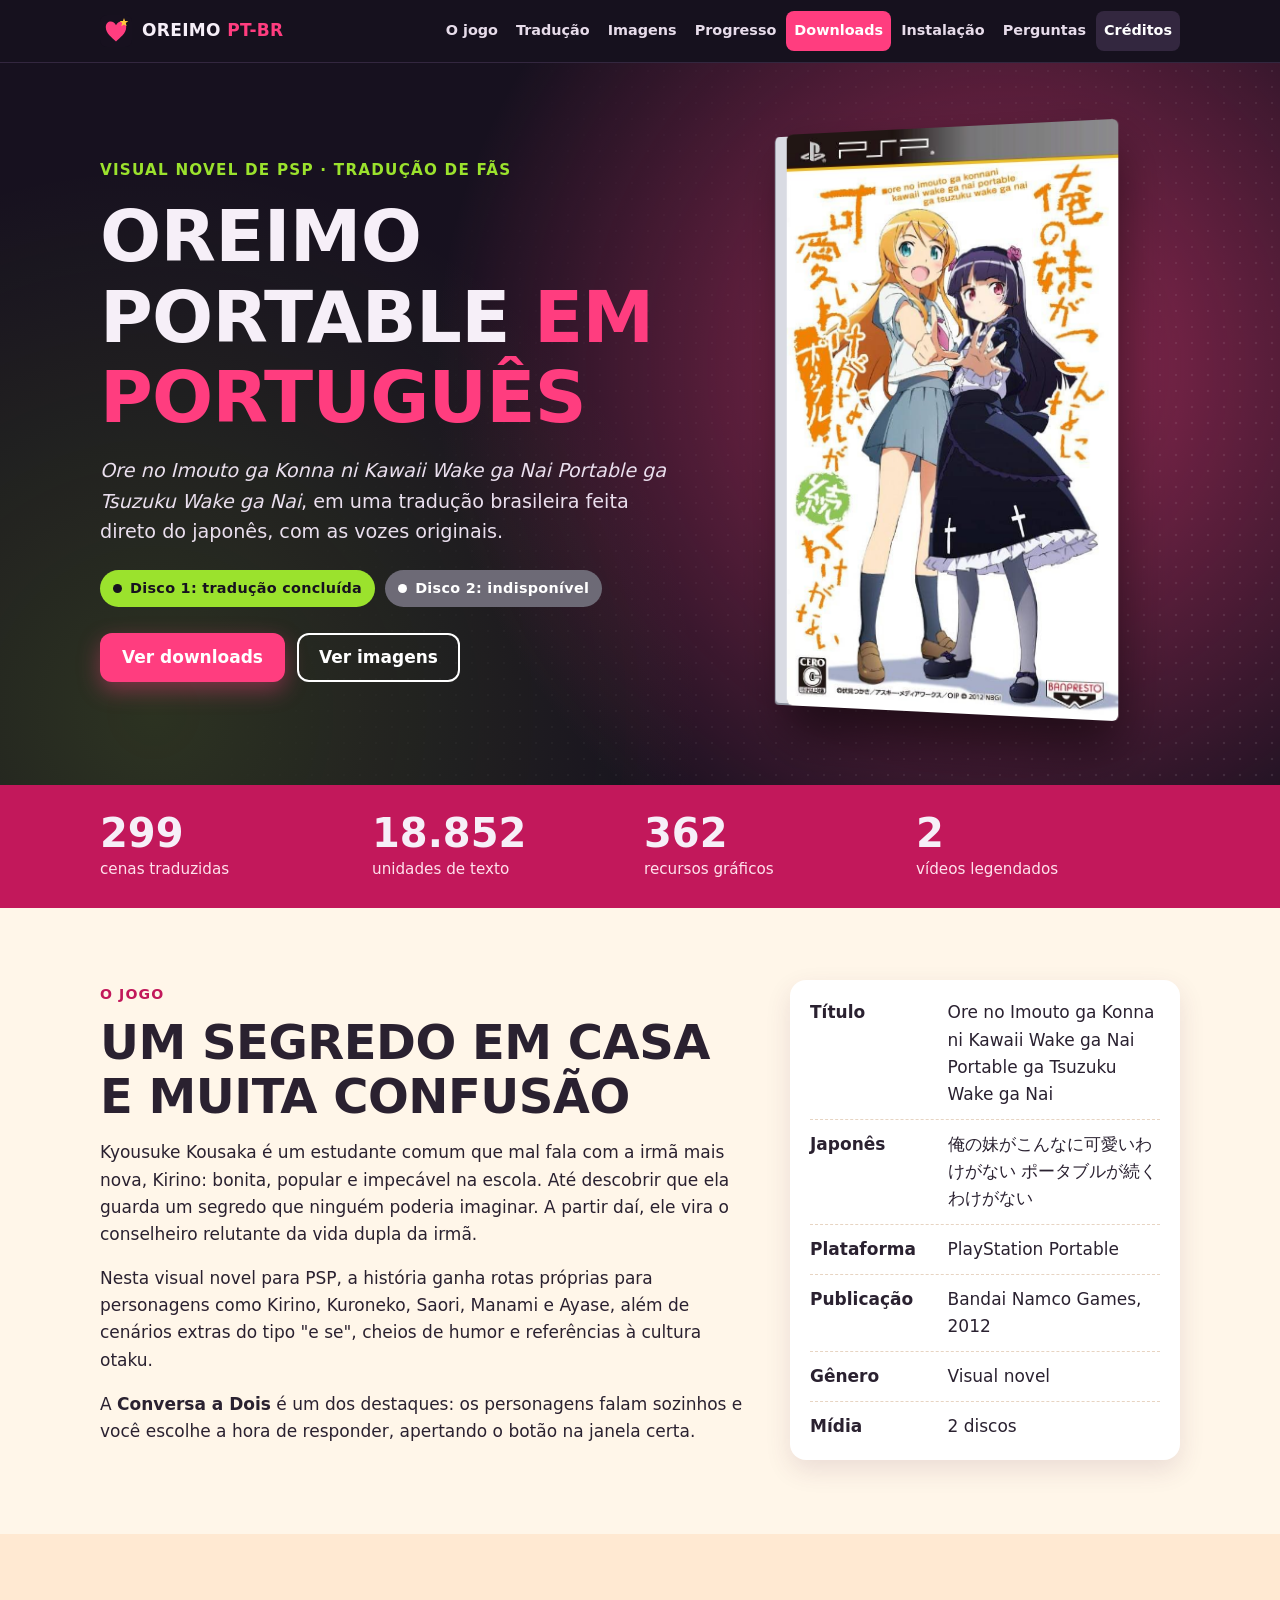
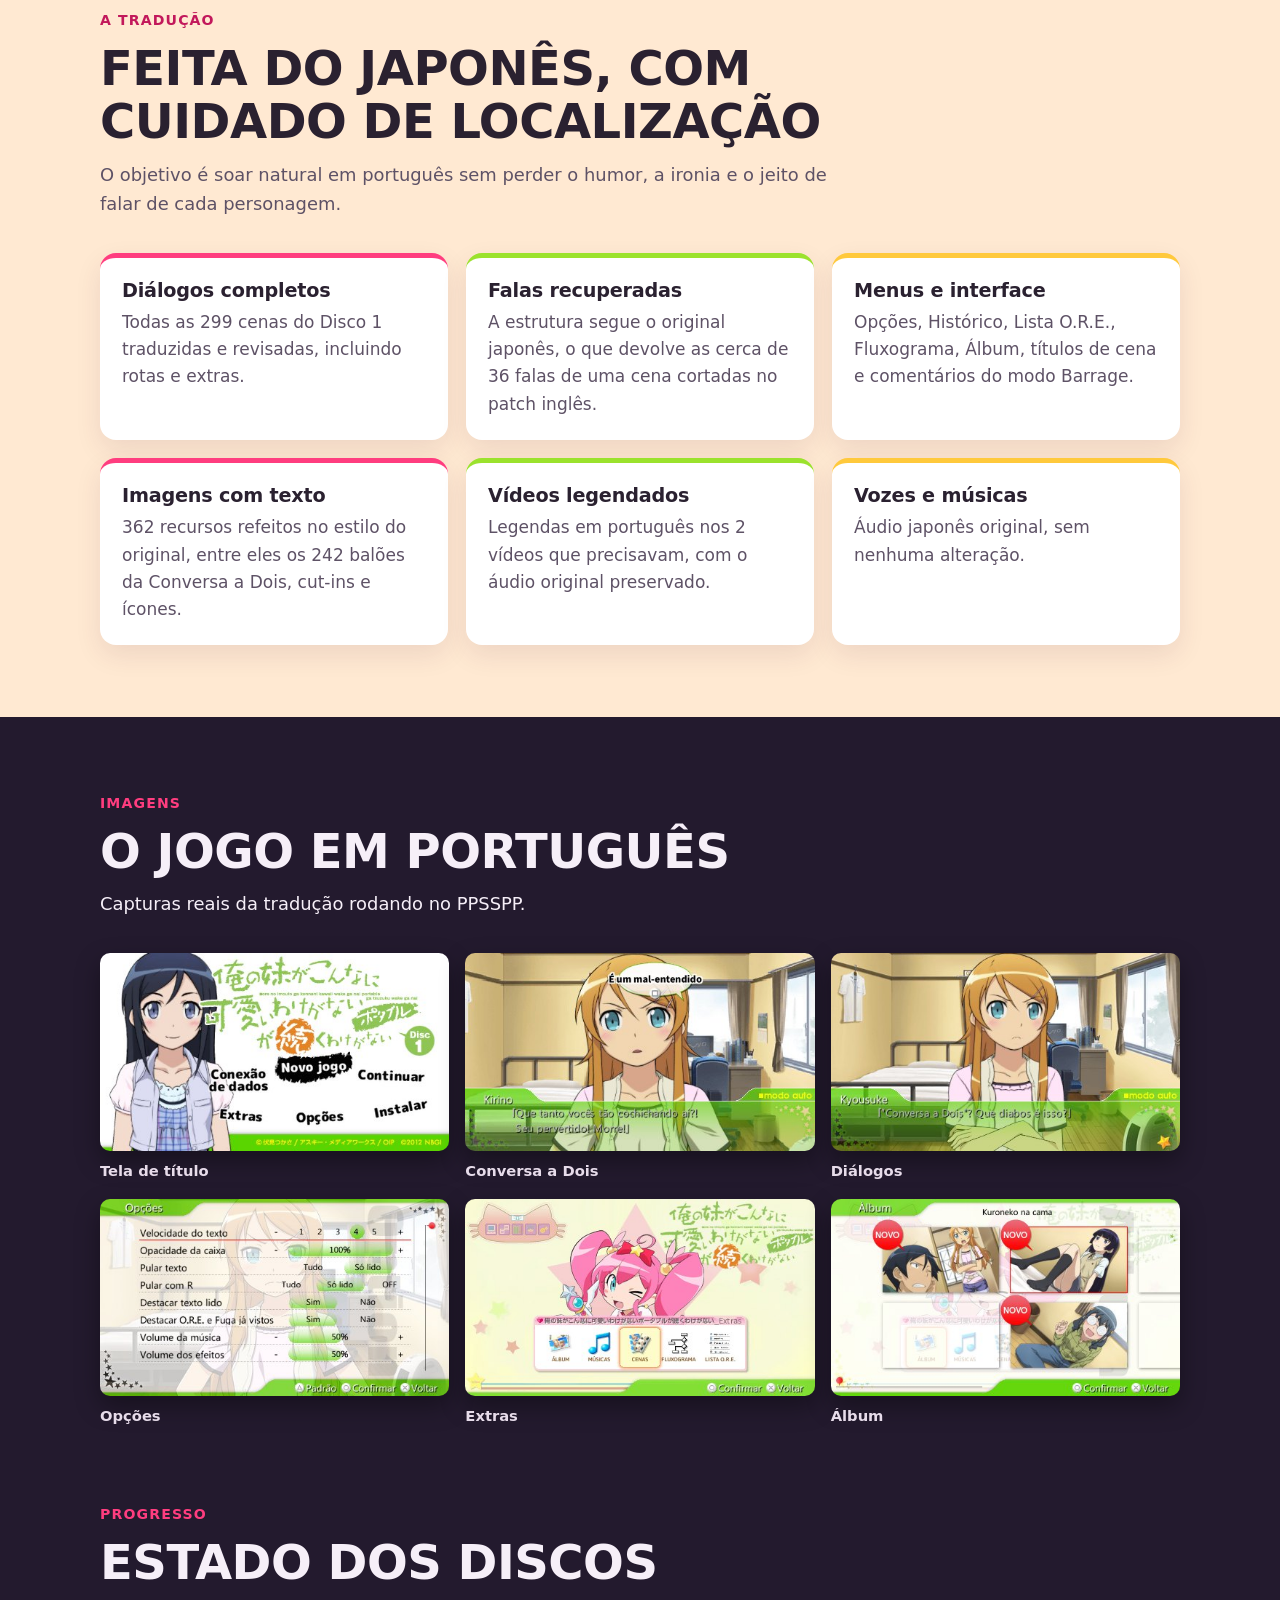
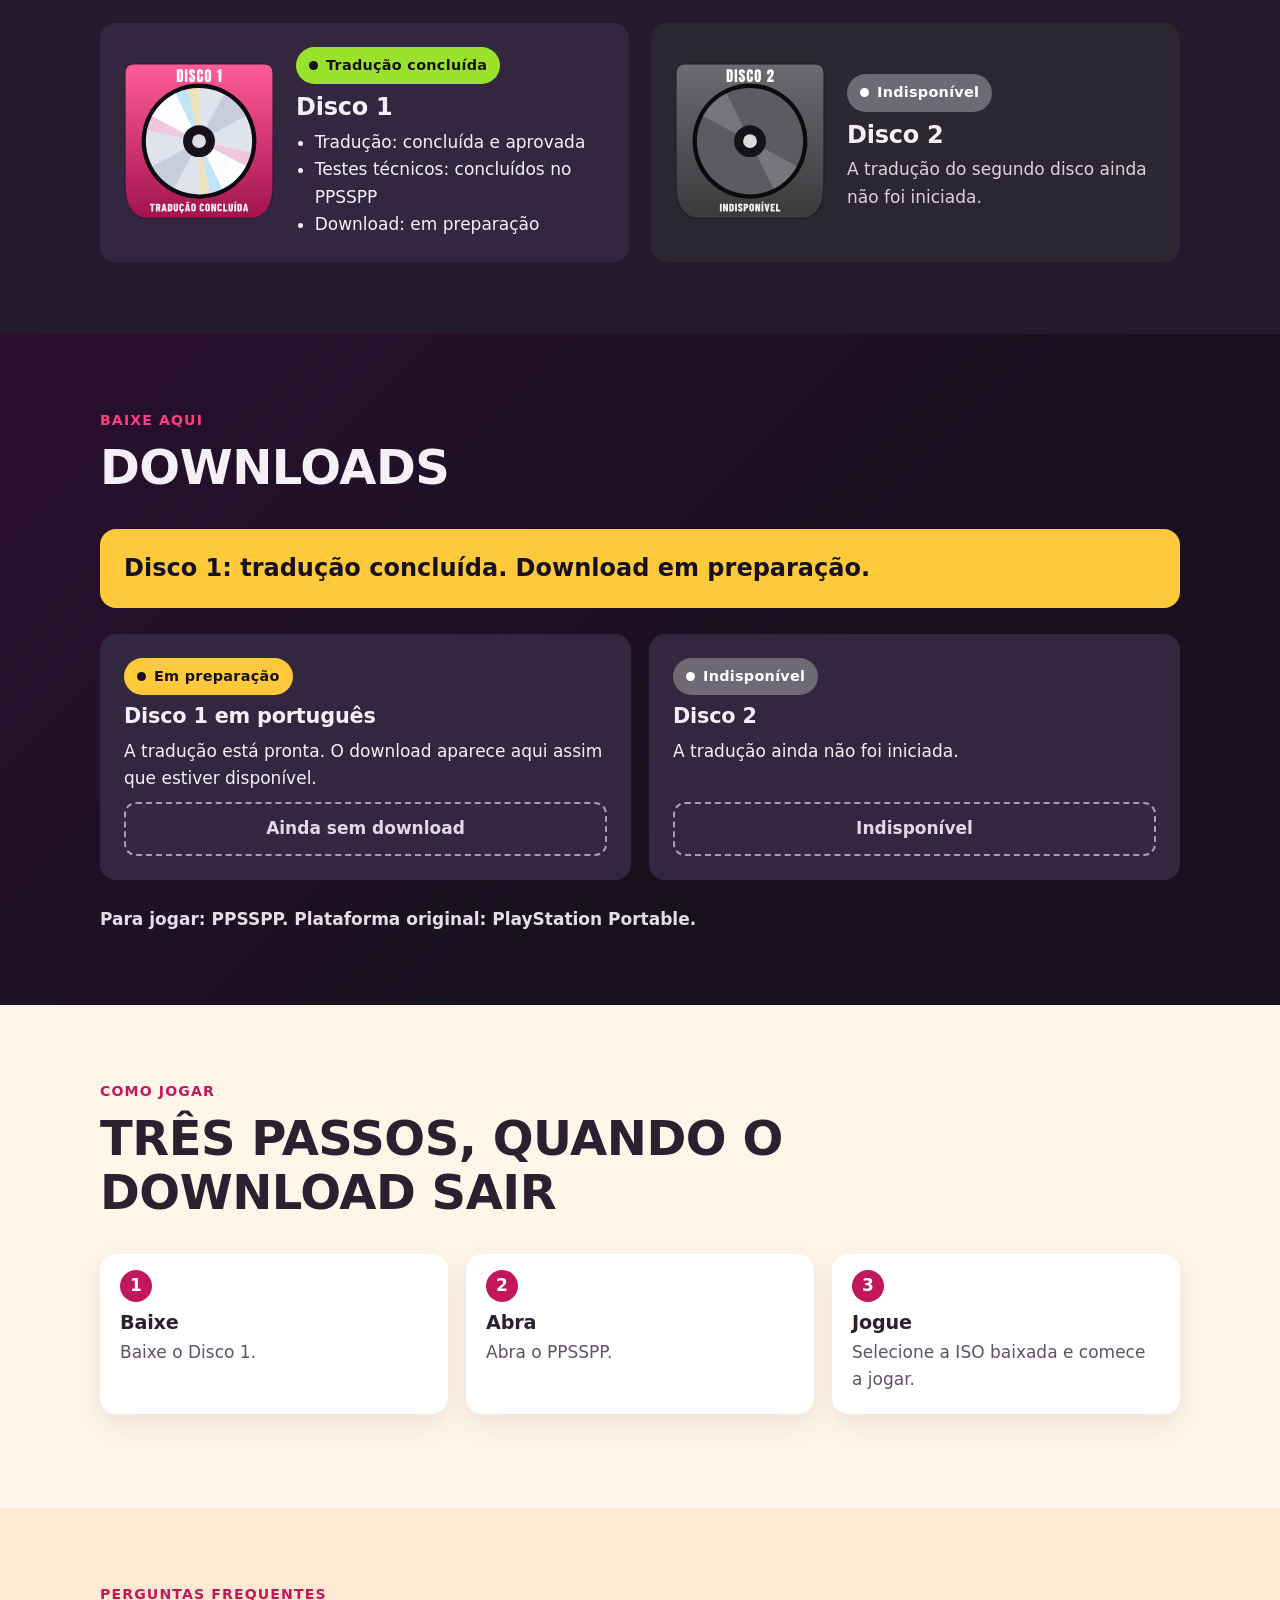
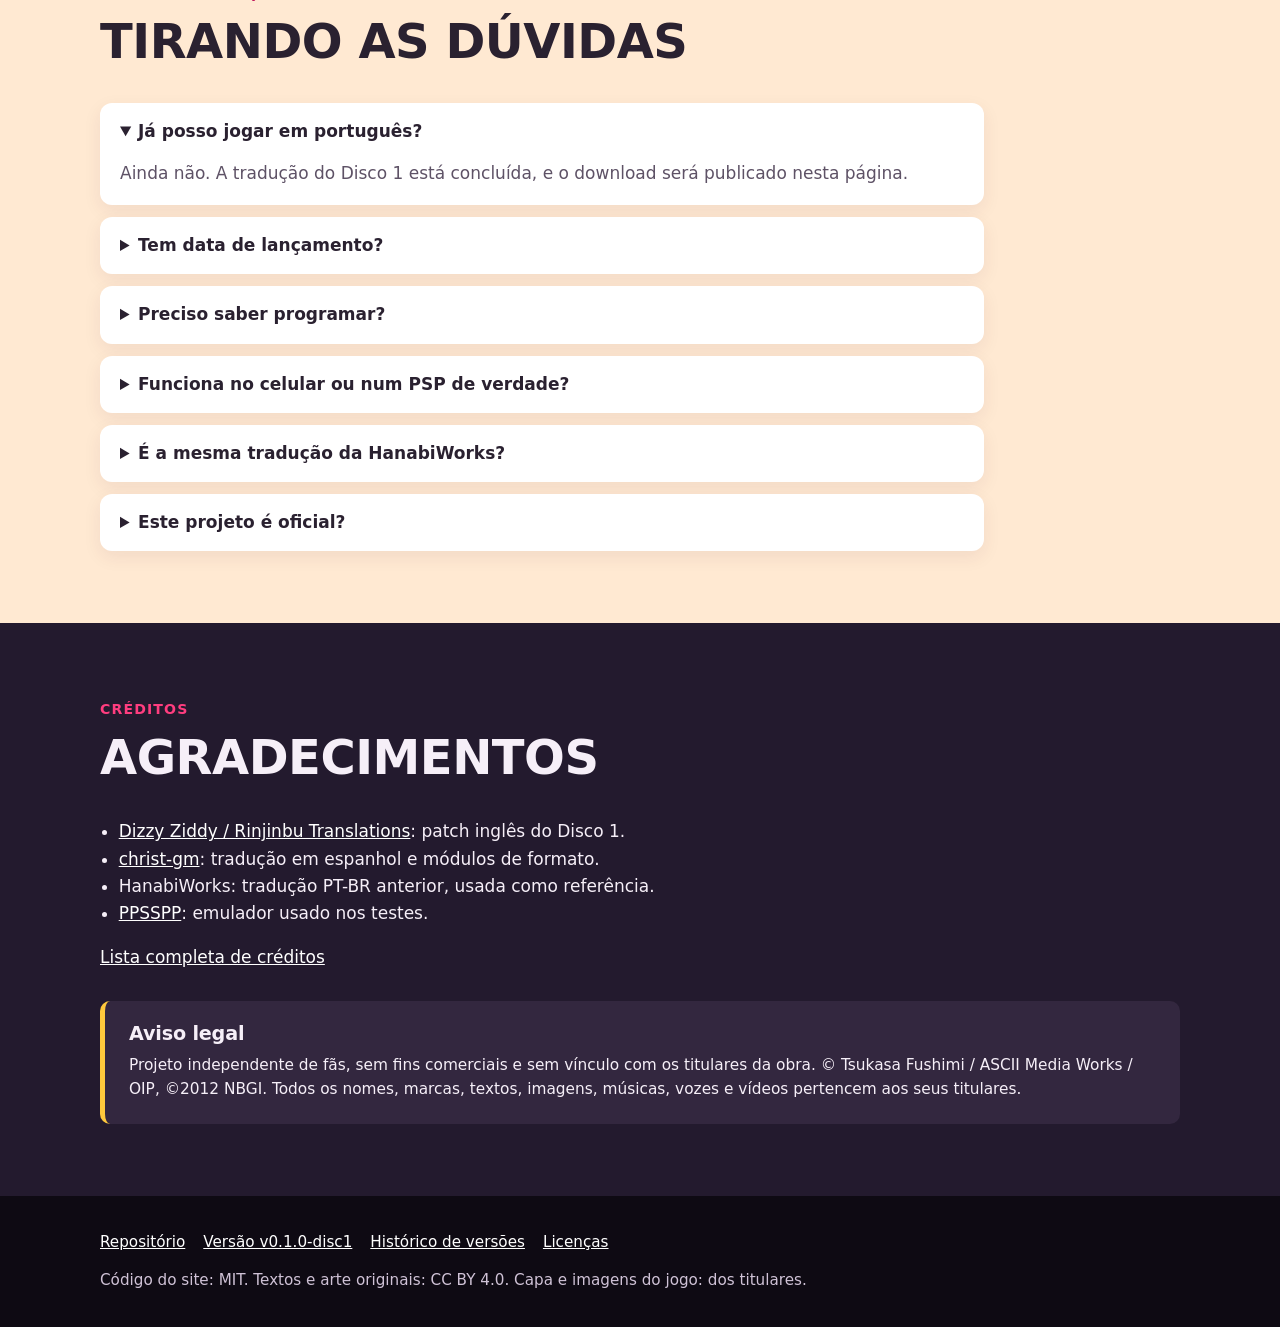
==== commit cb2d8b08: "feat(site): simplifica créditos, avisos e instruções para os jogadores" ====
--- a/index.html
+++ b/index.html
@@ -210,9 +210,9 @@
       <h2>Três passos, quando o download sair</h2>
     </div>
     <ol class="passos">
-      <li><h3>Baixe</h3><p>Baixe o Disco 1 pela seção de downloads.</p></li>
-      <li><h3>Abra</h3><p>Abra o PPSSPP e selecione o arquivo.</p></li>
-      <li><h3>Jogue</h3><p>Comece o jogo em português.</p></li>
+      <li><h3>Baixe</h3><p>Baixe o Disco 1.</p></li>
+      <li><h3>Abra</h3><p>Abra o PPSSPP.</p></li>
+      <li><h3>Jogue</h3><p>Selecione a ISO baixada e comece a jogar.</p></li>
     </ol>
   </div>
 </section>
@@ -238,29 +238,18 @@
   <div class="conteudo">
     <div class="cabeca">
       <span class="rotulo">Créditos</span>
-      <h2>Quem fez e de onde veio</h2>
-    </div>
-    <div class="duas duas-iguais">
-      <div>
-        <h3>Projeto</h3>
-        <ul>
-          <li><strong>Solisfeeld:</strong> direção do projeto, decisões de tradução e de arte, revisão e conferência no jogo.</li>
-        </ul>
-      </div>
-      <div>
-        <h3>Agradecimentos</h3>
-        <ul>
-          <li><a href="https://dizzyziddy.xyz/2015/02/14/oreimo-tsuzuku-psp-disc-1-full-english-patch-release/">Dizzy Ziddy / Rinjinbu Translations</a>: patch inglês do Disco 1.</li>
-          <li><a href="https://github.com/christ-gm/oreimo-es">christ-gm</a>: tradução em espanhol e módulos de formato.</li>
-          <li>HanabiWorks: tradução PT-BR anterior, usada como referência.</li>
-          <li><a href="https://www.ppsspp.org/">PPSSPP</a>: emulador usado nos testes.</li>
-        </ul>
-        <p><a href="https://github.com/Solisfeeld/oreimo-portable-ptbr/blob/main/docs/CREDITOS_E_AVISOS.md">Lista completa de créditos</a></p>
-      </div>
-    </div>
+      <h2>Agradecimentos</h2>
+    </div>
+    <ul>
+      <li><a href="https://dizzyziddy.xyz/2015/02/14/oreimo-tsuzuku-psp-disc-1-full-english-patch-release/">Dizzy Ziddy / Rinjinbu Translations</a>: patch inglês do Disco 1.</li>
+      <li><a href="https://github.com/christ-gm/oreimo-es">christ-gm</a>: tradução em espanhol e módulos de formato.</li>
+      <li>HanabiWorks: tradução PT-BR anterior, usada como referência.</li>
+      <li><a href="https://www.ppsspp.org/">PPSSPP</a>: emulador usado nos testes.</li>
+    </ul>
+    <p><a href="https://github.com/Solisfeeld/oreimo-portable-ptbr/blob/main/docs/CREDITOS_E_AVISOS.md">Lista completa de créditos</a></p>
     <div class="aviso-legal">
       <h3 style="margin-bottom:8px">Aviso legal</h3>
-      <p>Projeto independente de fãs, sem fins comerciais, sem vínculo com os titulares da obra e sem autorização, patrocínio ou revisão deles. <em>Ore no Imouto ga Konna ni Kawaii Wake ga Nai Portable ga Tsuzuku Wake ga Nai</em> foi publicado para PSP pela Bandai Namco Games em 2012. © Tsukasa Fushimi / ASCII Media Works / OIP, ©2012 NBGI. Todos os nomes, marcas, textos, imagens, músicas, vozes e vídeos pertencem aos seus titulares.</p>
+      <p>Projeto independente de fãs, sem fins comerciais e sem vínculo com os titulares da obra. © Tsukasa Fushimi / ASCII Media Works / OIP, ©2012 NBGI. Todos os nomes, marcas, textos, imagens, músicas, vozes e vídeos pertencem aos seus titulares.</p>
     </div>
   </div>
 </section>
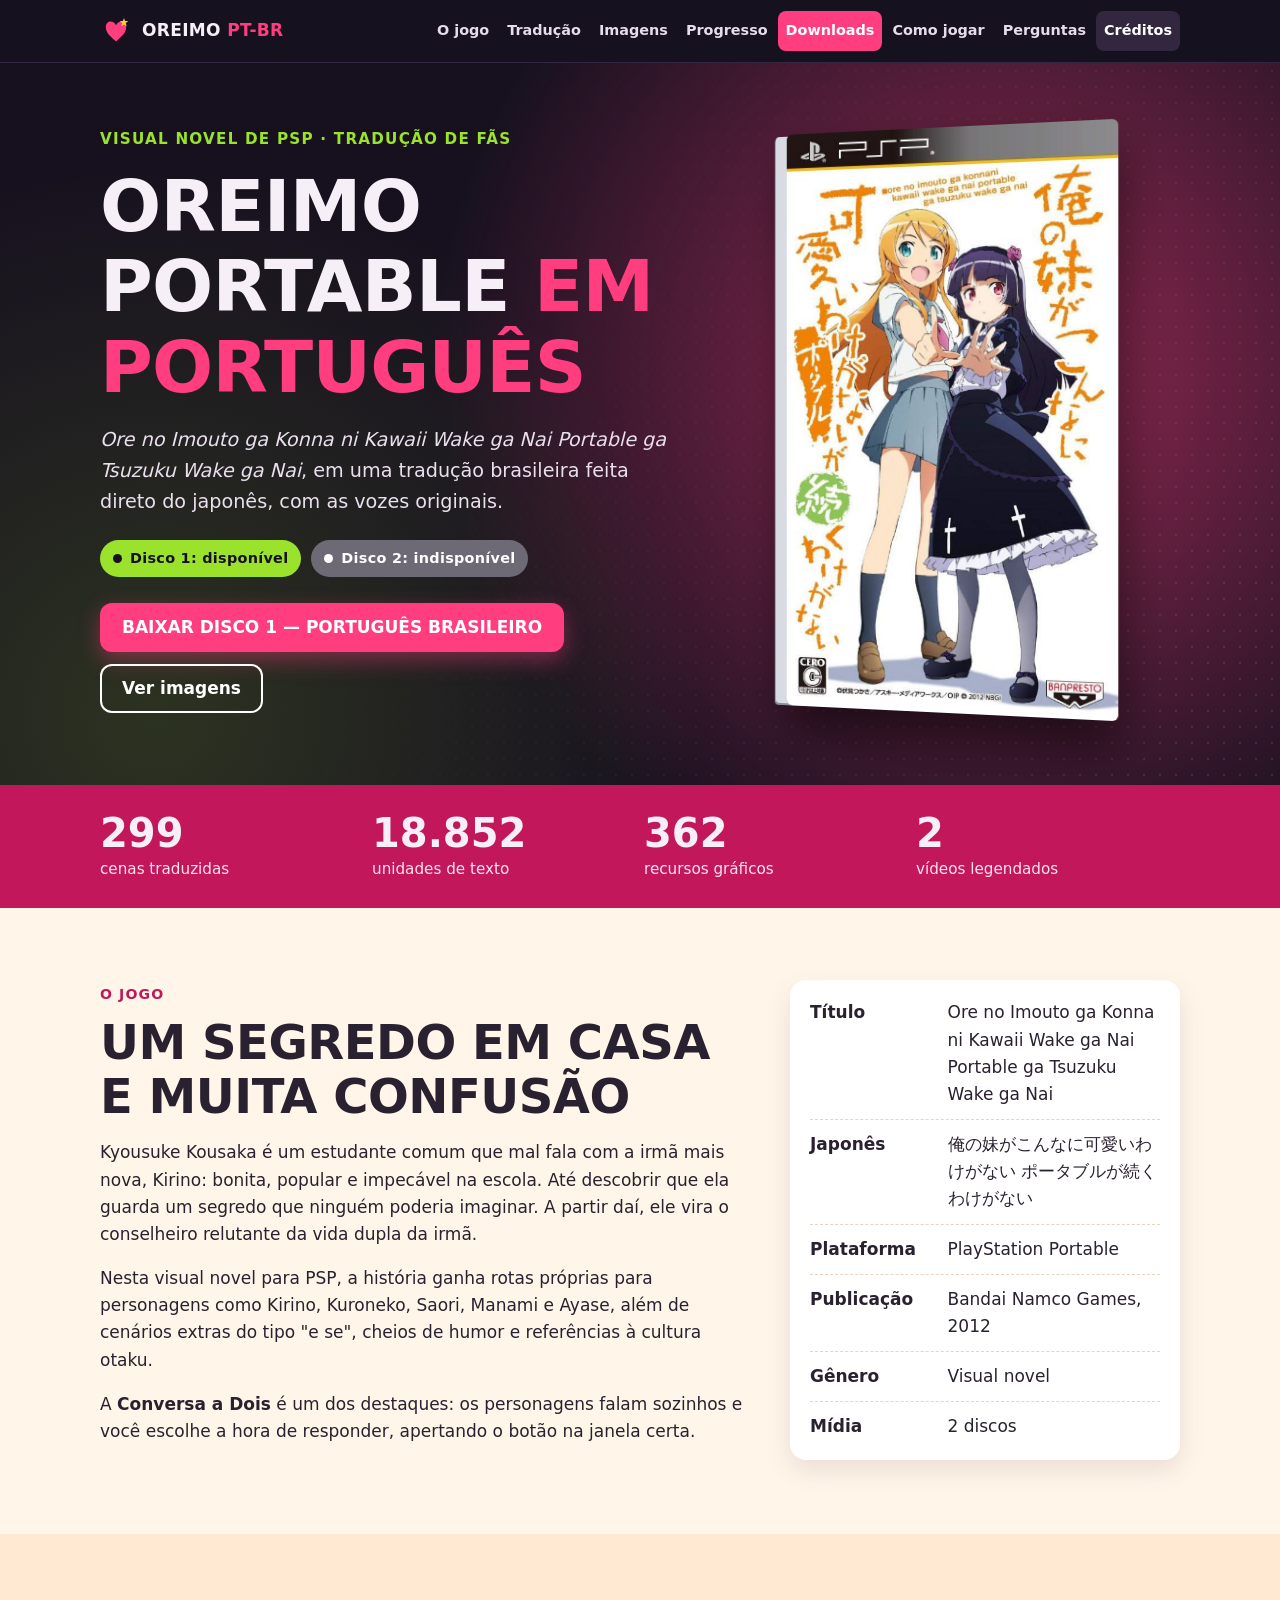
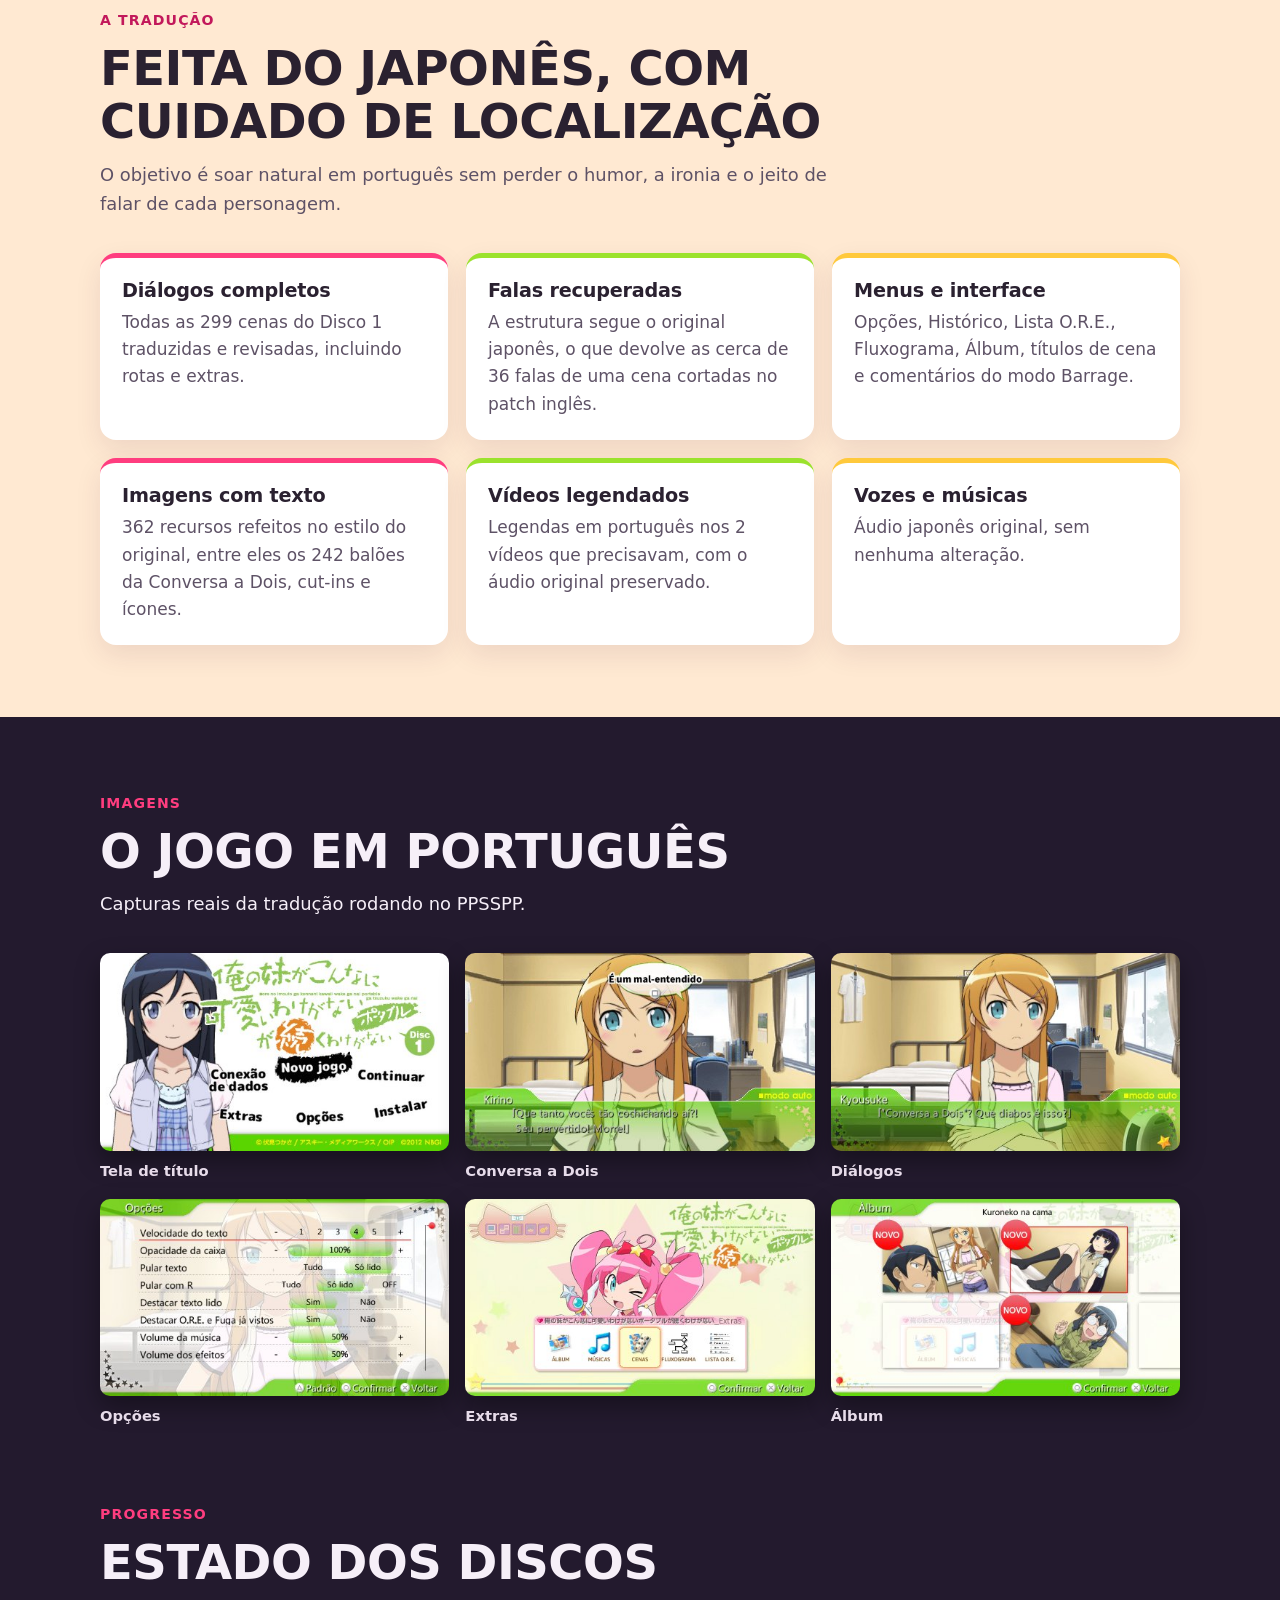
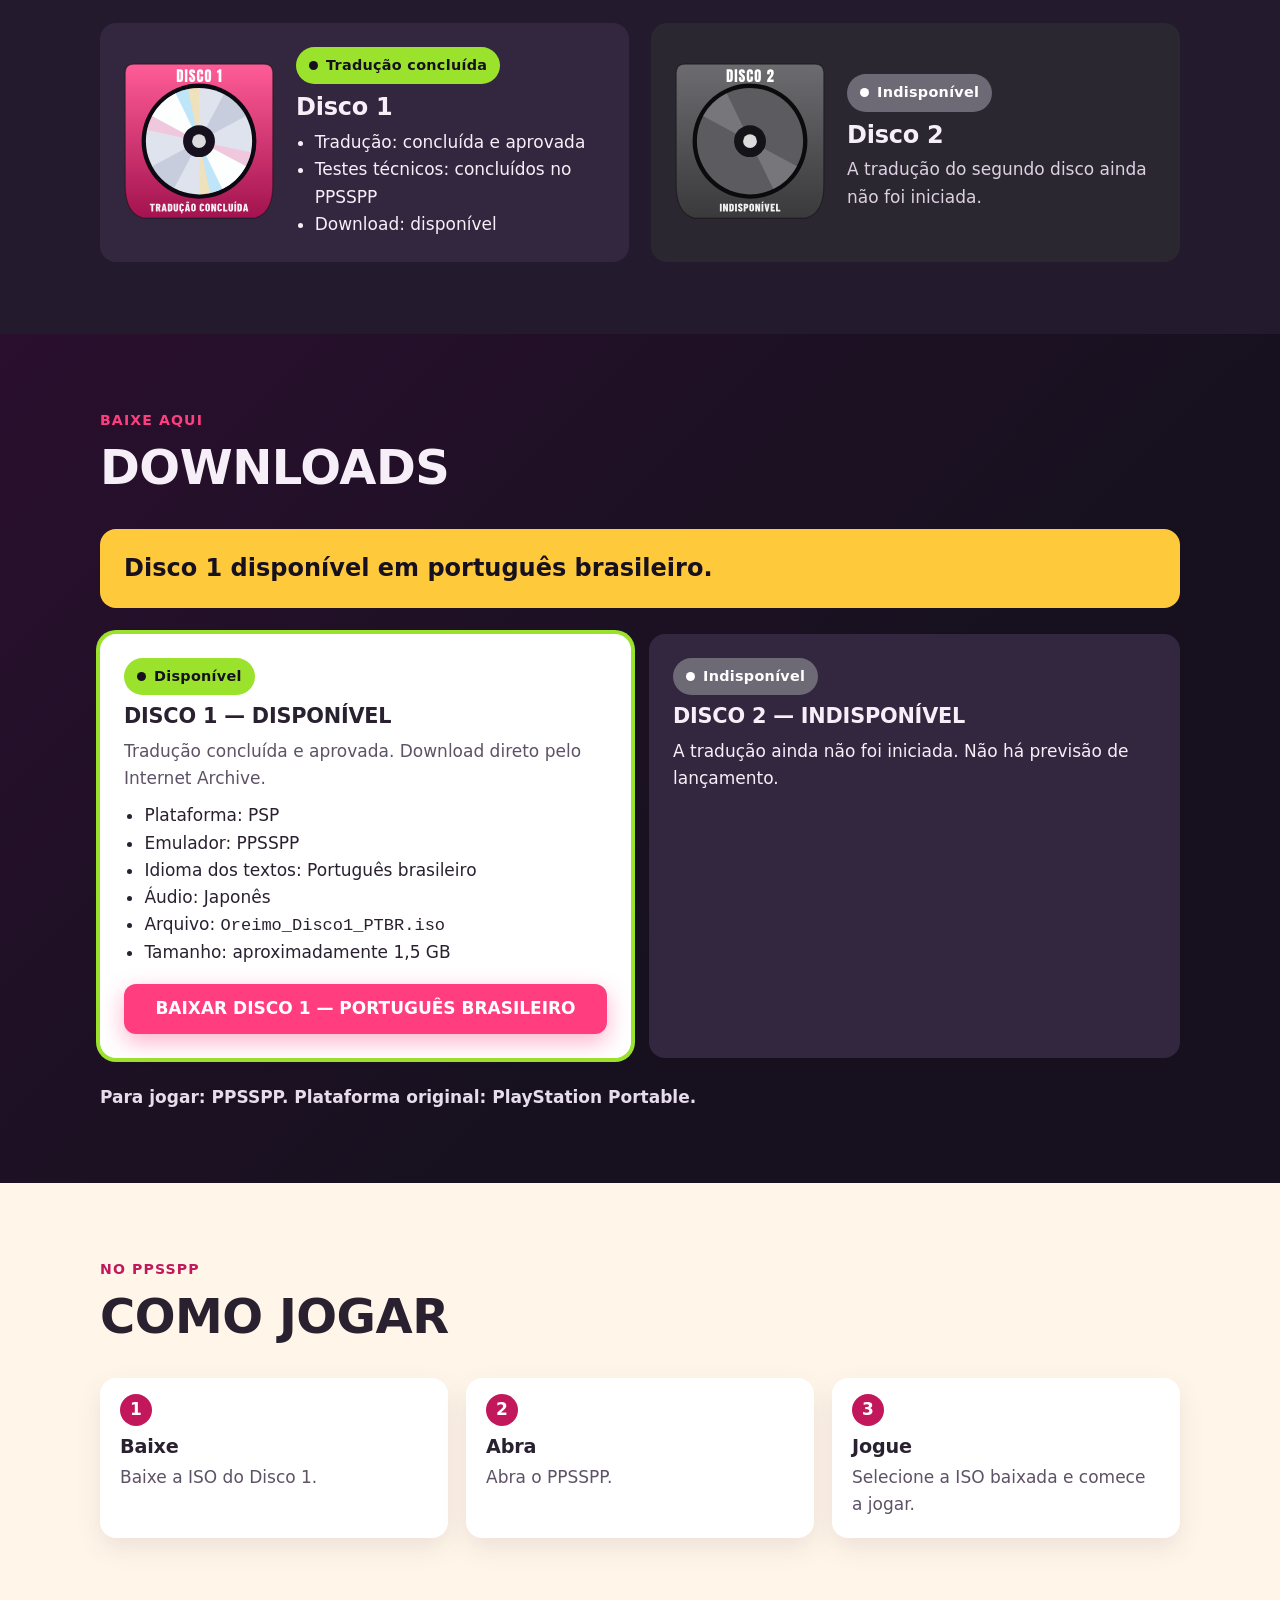
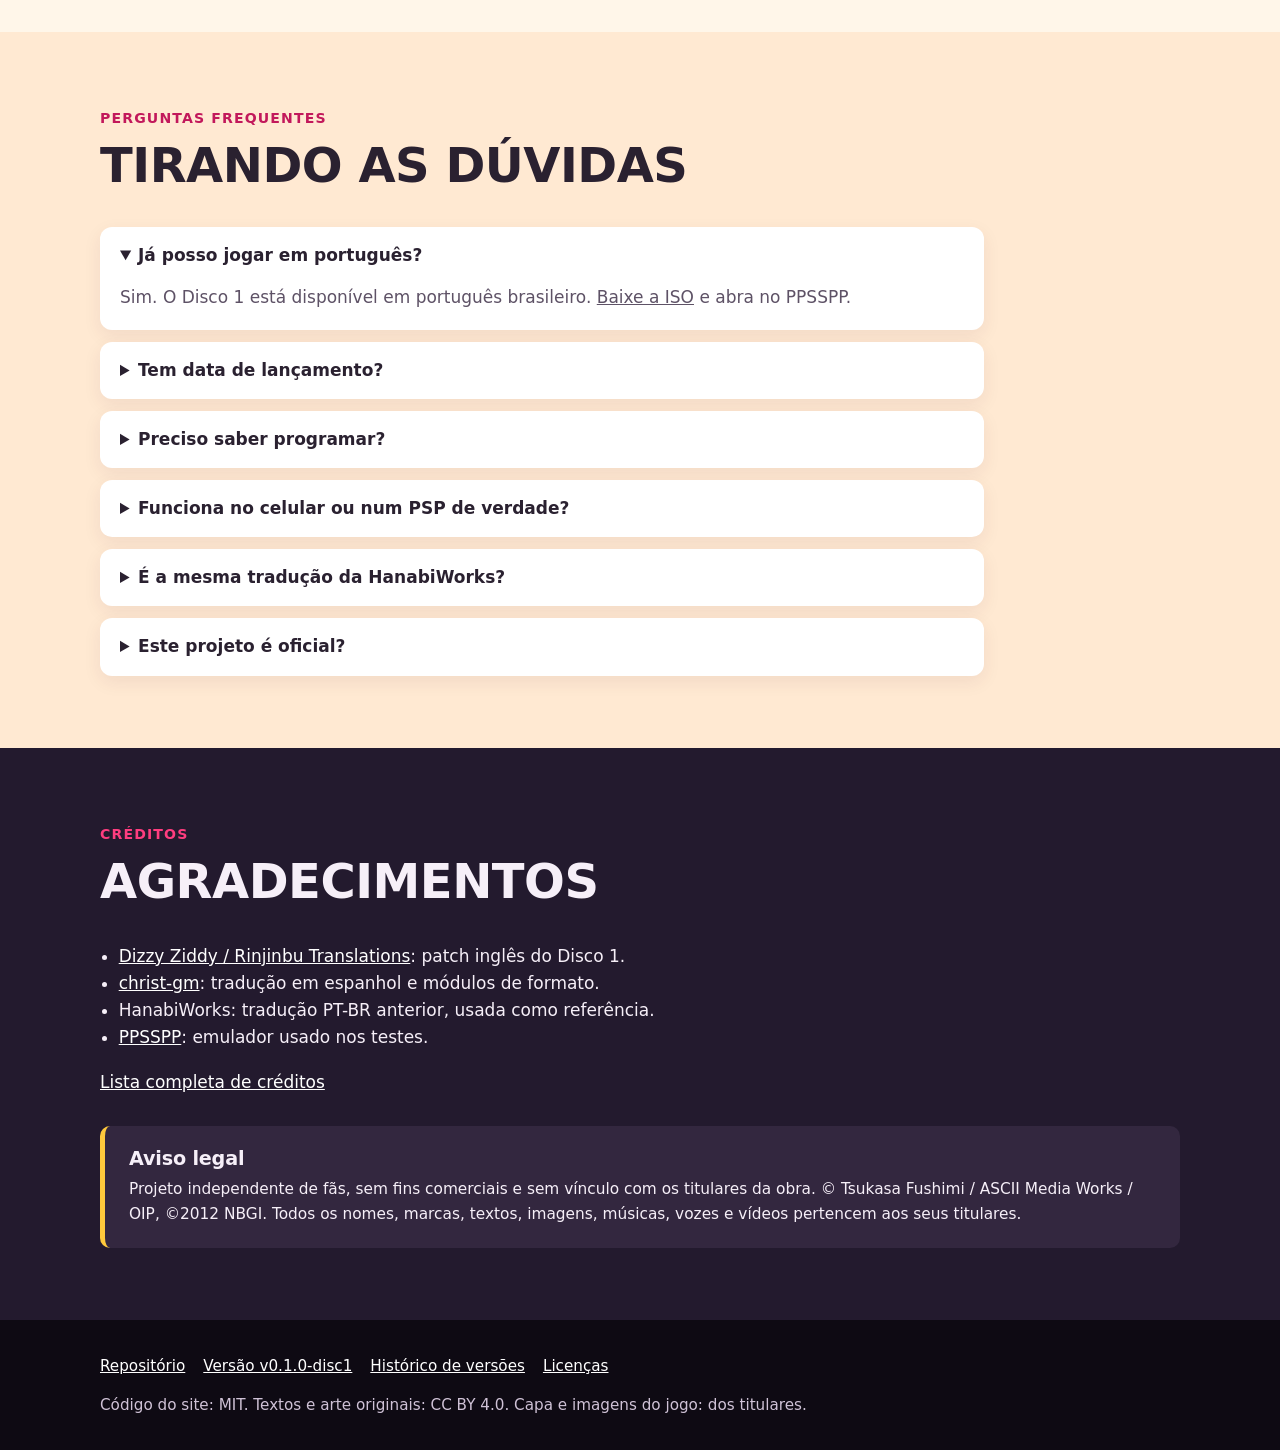
==== commit d53f1d0d: "feat(site): adiciona download direto do Disco 1" ====
--- a/index.html
+++ b/index.html
@@ -4,14 +4,14 @@
 <meta charset="utf-8">
 <meta name="viewport" content="width=device-width, initial-scale=1">
 <title>Oreimo Portable PT-BR | Tradução brasileira para PSP</title>
-<meta name="description" content="Tradução brasileira de fãs de Oreimo Portable, visual novel de PSP. Disco 1 traduzido do japonês, com vozes originais. Veja o estado dos discos e o que há para baixar.">
+<meta name="description" content="Baixe o Disco 1 de Oreimo Portable em português brasileiro para jogar no PPSSPP. Tradução do japonês, com vozes originais. Disco 2 indisponível.">
 <link rel="canonical" href="https://solisfeeld.github.io/oreimo-portable-ptbr/">
 <meta name="theme-color" content="#17111f">
 <meta property="og:type" content="website">
 <meta property="og:locale" content="pt_BR">
 <meta property="og:site_name" content="Oreimo Portable PT-BR">
 <meta property="og:title" content="Oreimo Portable PT-BR | Tradução brasileira para PSP">
-<meta property="og:description" content="Disco 1 traduzido do japonês, com vozes originais. Download em preparação. Disco 2 indisponível.">
+<meta property="og:description" content="Disco 1 disponível em português brasileiro, com download direto e vozes japonesas originais. Disco 2 indisponível.">
 <meta property="og:url" content="https://solisfeeld.github.io/oreimo-portable-ptbr/">
 <meta property="og:image" content="https://solisfeeld.github.io/oreimo-portable-ptbr/assets/compartilhar.png">
 <meta property="og:image:width" content="1200">
@@ -46,7 +46,7 @@
         <li><a href="#imagens">Imagens</a></li>
         <li><a href="#progresso">Progresso</a></li>
         <li><a class="menu-destaque" href="#downloads">Downloads</a></li>
-        <li><a href="#instalacao">Instalação</a></li>
+        <li><a href="#instalacao">Como jogar</a></li>
         <li><a href="#perguntas">Perguntas</a></li>
         <li><a href="#creditos">Créditos</a></li>
       </ul>
@@ -63,11 +63,11 @@
       <h1>Oreimo Portable <em>em português</em></h1>
       <p class="abertura-texto"><em lang="ja-Latn">Ore no Imouto ga Konna ni Kawaii Wake ga Nai Portable ga Tsuzuku Wake ga Nai</em>, em uma tradução brasileira feita direto do japonês, com as vozes originais.</p>
       <div class="selos">
-        <span class="selo selo-ok">Disco 1: tradução concluída</span>
+        <span class="selo selo-ok">Disco 1: disponível</span>
         <span class="selo selo-off">Disco 2: indisponível</span>
       </div>
       <div class="acoes">
-        <a class="botao botao-principal" href="#downloads">Ver downloads</a>
+        <a class="botao botao-principal" href="https://archive.org/download/oreimo-portable-ga-tsuzuku-ptbr/Oreimo_Disco1_PTBR.iso">BAIXAR DISCO 1 — PORTUGUÊS BRASILEIRO</a>
         <a class="botao botao-secundario" href="#imagens">Ver imagens</a>
       </div>
     </div>
@@ -154,7 +154,7 @@
     </div>
     <!-- Para atualizar um disco, veja docs/ATUALIZAR_SITE.md no repositório. -->
     <div class="discos">
-      <article class="disco" data-disco="1" data-estado="traducao-concluida">
+      <article class="disco" data-disco="1" data-estado="disponivel">
         <img src="assets/disco1.svg" alt="" width="244" height="258">
         <div>
           <span class="selo selo-ok">Tradução concluída</span>
@@ -162,7 +162,7 @@
           <ul>
             <li>Tradução: concluída e aprovada</li>
             <li>Testes técnicos: concluídos no PPSSPP</li>
-            <li>Download: em preparação</li>
+            <li>Download: disponível</li>
           </ul>
         </div>
       </article>
@@ -184,21 +184,28 @@
       <span class="rotulo">Baixe aqui</span>
       <h2>Downloads</h2>
     </div>
-    <p class="aviso-principal">Disco 1: tradução concluída. Download em preparação.</p>
+    <p class="aviso-principal">Disco 1 disponível em português brasileiro.</p>
     <div class="pacotes pacotes-dois">
-      <article class="pacote">
-        <span class="selo selo-prep" style="align-self:flex-start">Em preparação</span>
-        <h3>Disco 1 em português</h3>
-        <p>A tradução está pronta. O download aparece aqui assim que estiver disponível.</p>
-        <p class="estado-botao">Ainda sem download</p>
+      <article class="pacote pacote-ativo">
+        <span class="selo selo-ok" style="align-self:flex-start">Disponível</span>
+        <h3>DISCO 1 — DISPONÍVEL</h3>
+        <p>Tradução concluída e aprovada. Download direto pelo Internet Archive.</p>
+        <ul class="arquivo-info">
+          <li>Plataforma: PSP</li>
+          <li>Emulador: PPSSPP</li>
+          <li>Idioma dos textos: Português brasileiro</li>
+          <li>Áudio: Japonês</li>
+          <li>Arquivo: <code>Oreimo_Disco1_PTBR.iso</code></li>
+          <li>Tamanho: aproximadamente 1,5 GB</li>
+        </ul>
+        <a class="botao botao-principal" href="https://archive.org/download/oreimo-portable-ga-tsuzuku-ptbr/Oreimo_Disco1_PTBR.iso">BAIXAR DISCO 1 — PORTUGUÊS BRASILEIRO</a>
       </article>
       <article class="pacote">
         <span class="selo selo-off" style="align-self:flex-start">Indisponível</span>
-        <h3>Disco 2</h3>
-        <p>A tradução ainda não foi iniciada.</p>
-        <p class="estado-botao">Indisponível</p>
-      </article>
-</div>
+        <h3>DISCO 2 — INDISPONÍVEL</h3>
+        <p>A tradução ainda não foi iniciada. Não há previsão de lançamento.</p>
+      </article>
+    </div>
     <p class="nota-simples">Para jogar: PPSSPP. Plataforma original: PlayStation Portable.</p>
   </div>
 </section>
@@ -206,11 +213,11 @@
 <section class="secao secao-papel" id="instalacao">
   <div class="conteudo">
     <div class="cabeca">
-      <span class="rotulo">Como jogar</span>
-      <h2>Três passos, quando o download sair</h2>
+      <span class="rotulo">No PPSSPP</span>
+      <h2>Como jogar</h2>
     </div>
     <ol class="passos">
-      <li><h3>Baixe</h3><p>Baixe o Disco 1.</p></li>
+      <li><h3>Baixe</h3><p>Baixe a ISO do Disco 1.</p></li>
       <li><h3>Abra</h3><p>Abra o PPSSPP.</p></li>
       <li><h3>Jogue</h3><p>Selecione a ISO baixada e comece a jogar.</p></li>
     </ol>
@@ -224,8 +231,8 @@
       <h2>Tirando as dúvidas</h2>
     </div>
     <div class="perguntas">
-      <details open><summary>Já posso jogar em português?</summary><p>Ainda não. A tradução do Disco 1 está concluída, e o download será publicado nesta página.</p></details>
-      <details><summary>Tem data de lançamento?</summary><p>Não. Nem o download do Disco 1 nem o Disco 2 têm data prevista.</p></details>
+      <details open><summary>Já posso jogar em português?</summary><p>Sim. O Disco 1 está disponível em português brasileiro. <a href="#downloads">Baixe a ISO</a> e abra no PPSSPP.</p></details>
+      <details><summary>Tem data de lançamento?</summary><p>O Disco 1 já está disponível. A tradução do Disco 2 ainda não foi iniciada e não tem previsão de lançamento.</p></details>
       <details><summary>Preciso saber programar?</summary><p>Não. As ferramentas do repositório são só para quem desenvolve.</p></details>
       <details><summary>Funciona no celular ou num PSP de verdade?</summary><p>Não sabemos, porque isso ainda não foi testado.</p></details>
       <details><summary>É a mesma tradução da HanabiWorks?</summary><p>Não. Esta é uma tradução nova, feita a partir do japonês. Outras traduções serviram só como referência de comparação.</p></details>
--- a/assets/site.css
+++ b/assets/site.css
@@ -82,7 +82,7 @@
 .selo-prep { background: var(--ouro); color: var(--tinta); }
 .selo-off { background: var(--cinza); color: #fff; }
 .acoes { display: flex; flex-wrap: wrap; gap: 12px; }
-.botao { display: inline-flex; align-items: center; justify-content: center; min-height: 48px; padding: 11px 22px; border-radius: 12px; font-weight: 800; text-decoration: none; transition: transform .15s ease, box-shadow .15s ease; }
+.botao { display: inline-flex; align-items: center; justify-content: center; max-width: 100%; min-height: 48px; padding: 11px 22px; border-radius: 12px; font-weight: 800; text-align: center; text-decoration: none; transition: transform .15s ease, box-shadow .15s ease; }
 .botao:hover { transform: translateY(-2px); }
 .botao-principal { background: var(--rosa); color: #fff; box-shadow: 0 8px 22px rgba(255, 61, 127, .4); }
 .botao-secundario { background: transparent; color: #fff; box-shadow: inset 0 0 0 2px #fff; }
@@ -145,7 +145,8 @@
 .downloads { background: linear-gradient(135deg, #2a0f2e, var(--tinta) 60%); }
 .aviso-principal { display: flex; flex-wrap: wrap; align-items: center; gap: 12px 18px; background: var(--ouro); color: var(--tinta); border-radius: var(--raio); padding: 20px 24px; margin-bottom: 26px; font-size: clamp(1.15rem, 3.4vw, 1.5rem); font-weight: 900; }
 .pacotes { display: grid; grid-template-columns: repeat(3, 1fr); gap: 18px; margin-bottom: 26px; }
-.pacote { display: flex; flex-direction: column; gap: 10px; background: var(--tinta-3); border-radius: var(--raio); padding: 24px; }
+.pacote { display: flex; flex-direction: column; min-width: 0; gap: 10px; background: var(--tinta-3); border-radius: var(--raio); padding: 24px; }
+.arquivo-info { margin: 0 0 8px; padding-left: 1.2em; overflow-wrap: anywhere; }
 .pacotes-dois { grid-template-columns: repeat(2, 1fr); }
 .nota-simples { margin: 0; color: #e7dcea; font-weight: 700; }
 .pacote-ativo { background: #fff; color: var(--texto); box-shadow: 0 0 0 4px var(--lima); }
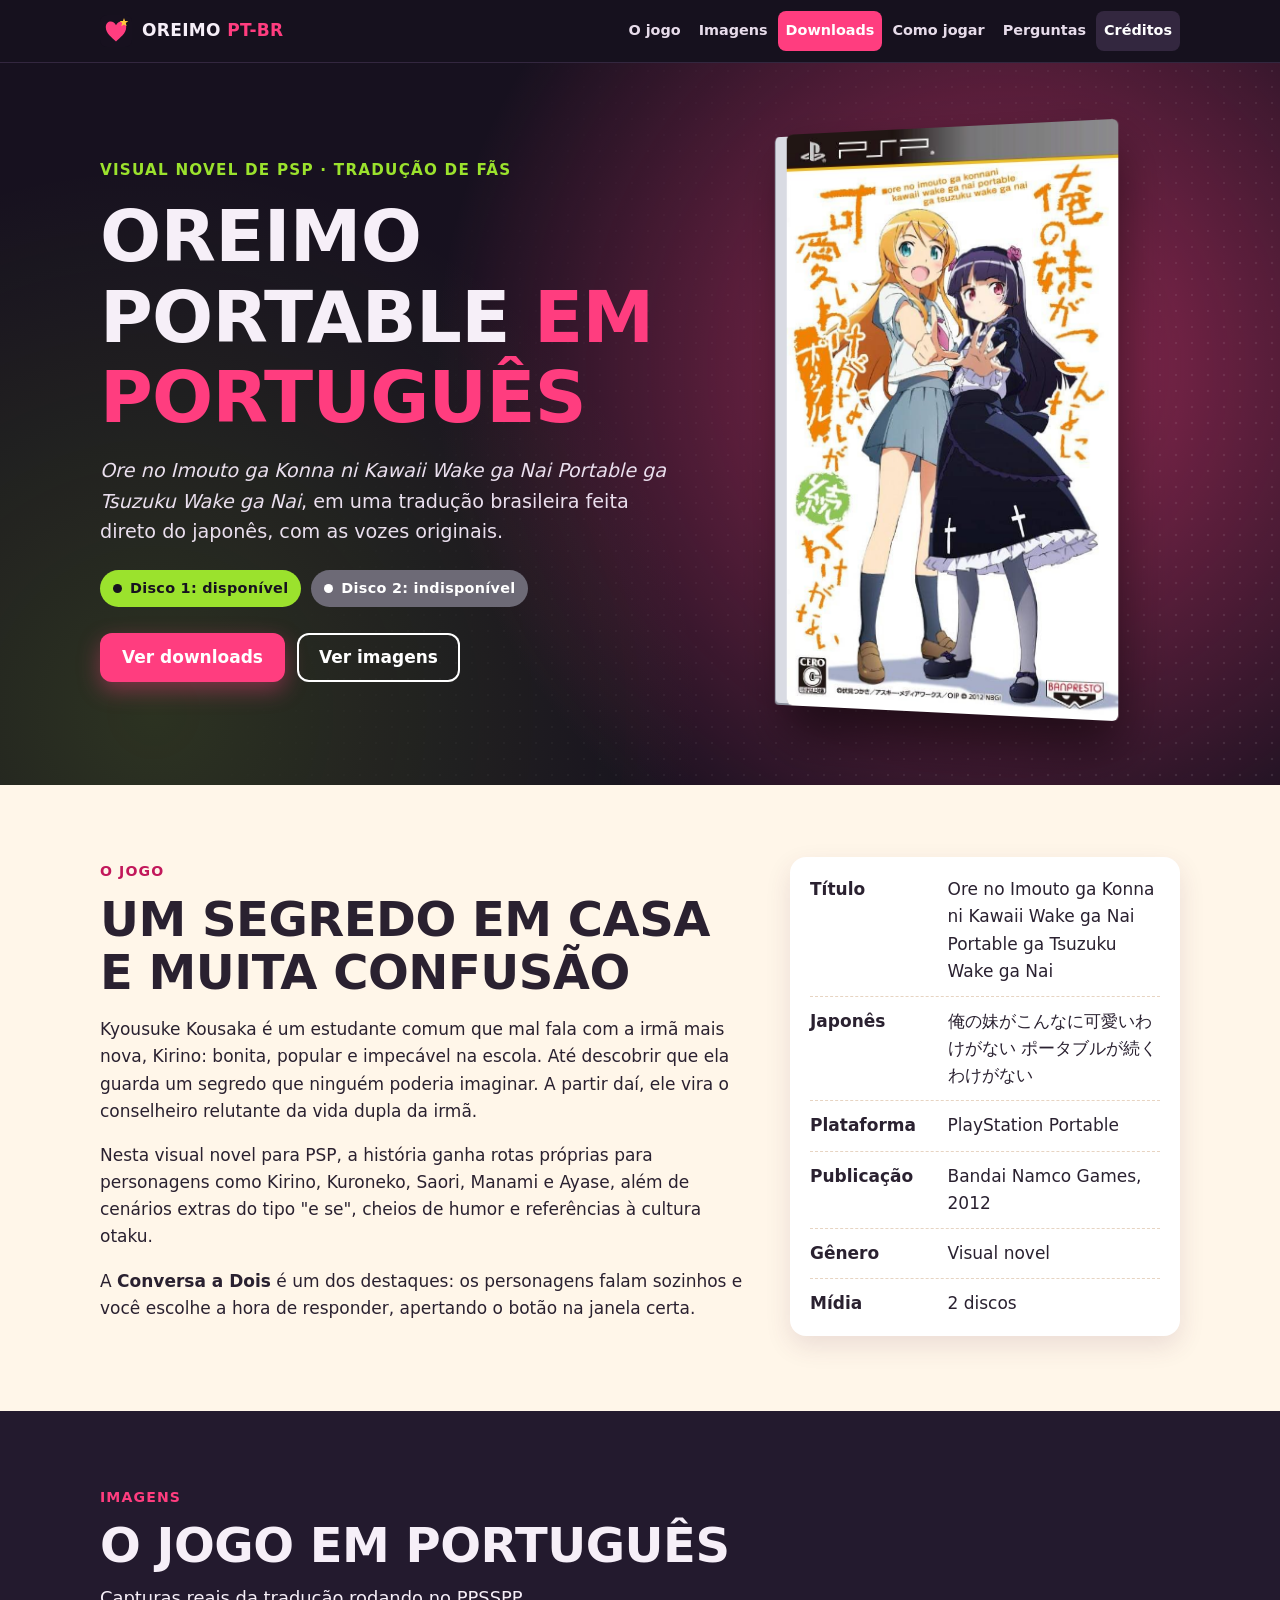
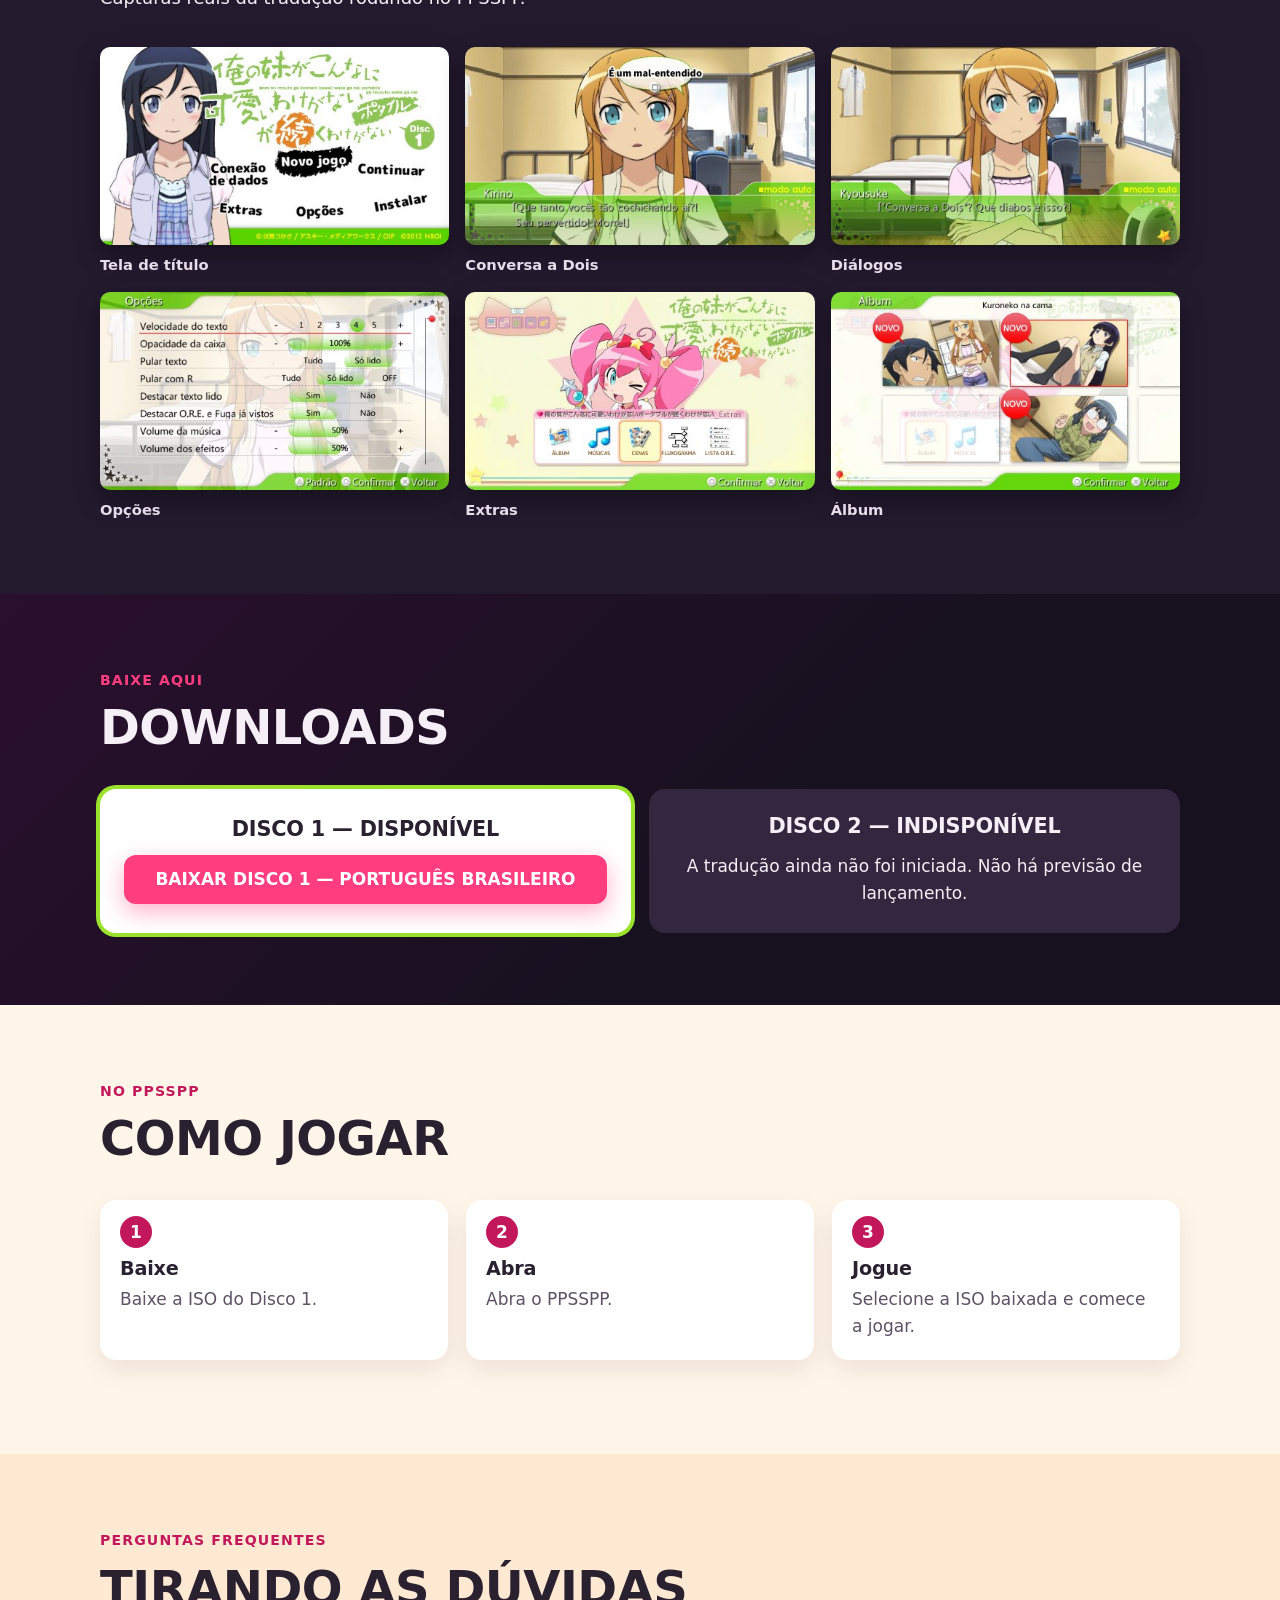
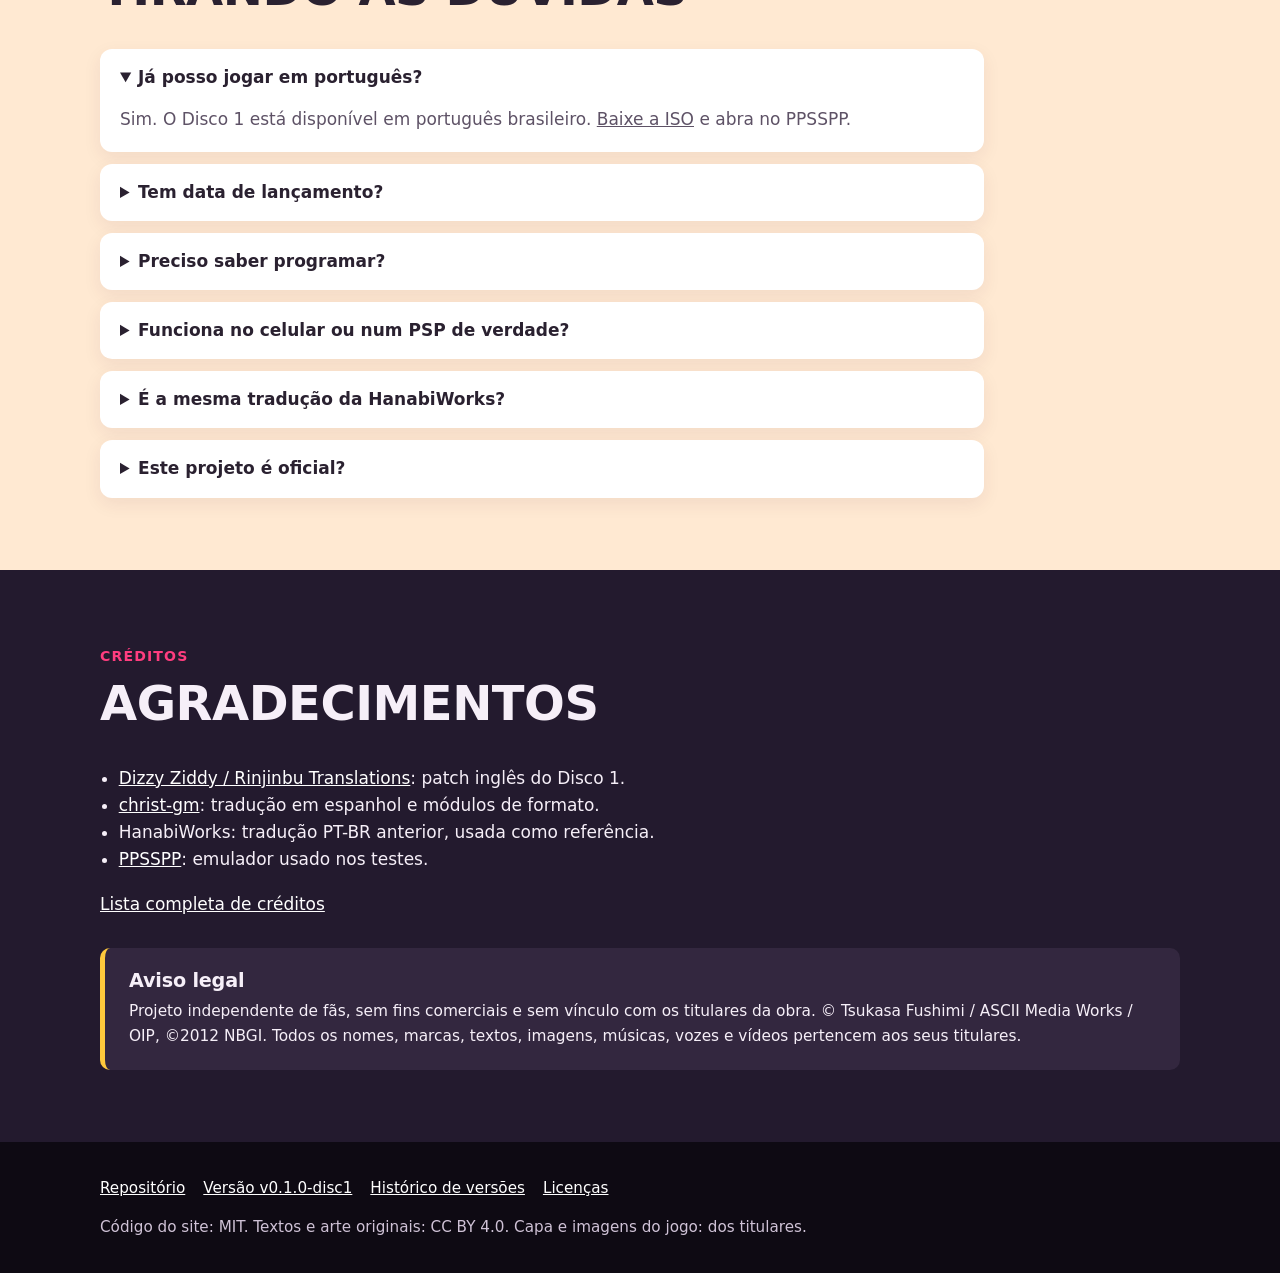
==== commit a9086f48: "refactor(site): simplifica downloads e remove tradução e estatísticas" ====
--- a/index.html
+++ b/index.html
@@ -42,9 +42,7 @@
     <nav id="menu" aria-label="Navegação principal">
       <ul>
         <li><a href="#jogo">O jogo</a></li>
-        <li><a href="#traducao">Tradução</a></li>
         <li><a href="#imagens">Imagens</a></li>
-        <li><a href="#progresso">Progresso</a></li>
         <li><a class="menu-destaque" href="#downloads">Downloads</a></li>
         <li><a href="#instalacao">Como jogar</a></li>
         <li><a href="#perguntas">Perguntas</a></li>
@@ -67,24 +65,13 @@
         <span class="selo selo-off">Disco 2: indisponível</span>
       </div>
       <div class="acoes">
-        <a class="botao botao-principal" href="https://archive.org/download/oreimo-portable-ga-tsuzuku-ptbr/Oreimo_Disco1_PTBR.iso">BAIXAR DISCO 1 — PORTUGUÊS BRASILEIRO</a>
+        <a class="botao botao-principal" href="#downloads">Ver downloads</a>
         <a class="botao botao-secundario" href="#imagens">Ver imagens</a>
       </div>
     </div>
     <figure class="capa-caixa">
       <img src="assets/capa-oficial.jpg" alt="Capa japonesa do jogo para PSP: Kirino e Kuroneko sobre fundo branco, com o título em letras laranja e o caractere 続 em verde" width="576" height="993">
     </figure>
-  </div>
-</section>
-
-<section class="numeros" aria-label="Disco 1 em números">
-  <div class="conteudo">
-    <ul>
-      <li><strong>299</strong><span>cenas traduzidas</span></li>
-      <li><strong>18.852</strong><span>unidades de texto</span></li>
-      <li><strong>362</strong><span>recursos gráficos</span></li>
-      <li><strong>2</strong><span>vídeos legendados</span></li>
-    </ul>
   </div>
 </section>
 
@@ -110,24 +97,6 @@
   </div>
 </section>
 
-<section class="secao secao-papel-2" id="traducao">
-  <div class="conteudo">
-    <div class="cabeca">
-      <span class="rotulo">A tradução</span>
-      <h2>Feita do japonês, com cuidado de localização</h2>
-      <p>O objetivo é soar natural em português sem perder o humor, a ironia e o jeito de falar de cada personagem.</p>
-    </div>
-    <div class="cartoes">
-      <article class="cartao"><h3>Diálogos completos</h3><p>Todas as 299 cenas do Disco 1 traduzidas e revisadas, incluindo rotas e extras.</p></article>
-      <article class="cartao"><h3>Falas recuperadas</h3><p>A estrutura segue o original japonês, o que devolve as cerca de 36 falas de uma cena cortadas no patch inglês.</p></article>
-      <article class="cartao"><h3>Menus e interface</h3><p>Opções, Histórico, Lista O.R.E., Fluxograma, Álbum, títulos de cena e comentários do modo Barrage.</p></article>
-      <article class="cartao"><h3>Imagens com texto</h3><p>362 recursos refeitos no estilo do original, entre eles os 242 balões da Conversa a Dois, cut-ins e ícones.</p></article>
-      <article class="cartao"><h3>Vídeos legendados</h3><p>Legendas em português nos 2 vídeos que precisavam, com o áudio original preservado.</p></article>
-      <article class="cartao"><h3>Vozes e músicas</h3><p>Áudio japonês original, sem nenhuma alteração.</p></article>
-    </div>
-  </div>
-</section>
-
 <section class="secao secao-escura" id="imagens">
   <div class="conteudo">
     <div class="cabeca">
@@ -146,67 +115,22 @@
   </div>
 </section>
 
-<section class="secao secao-escura" id="progresso" style="padding-top:0">
-  <div class="conteudo">
-    <div class="cabeca">
-      <span class="rotulo">Progresso</span>
-      <h2>Estado dos discos</h2>
-    </div>
-    <!-- Para atualizar um disco, veja docs/ATUALIZAR_SITE.md no repositório. -->
-    <div class="discos">
-      <article class="disco" data-disco="1" data-estado="disponivel">
-        <img src="assets/disco1.svg" alt="" width="244" height="258">
-        <div>
-          <span class="selo selo-ok">Tradução concluída</span>
-          <h3>Disco 1</h3>
-          <ul>
-            <li>Tradução: concluída e aprovada</li>
-            <li>Testes técnicos: concluídos no PPSSPP</li>
-            <li>Download: disponível</li>
-          </ul>
-        </div>
-      </article>
-      <article class="disco disco-off" data-disco="2" data-estado="indisponivel">
-        <img src="assets/disco2.svg" alt="" width="244" height="258">
-        <div>
-          <span class="selo selo-off">Indisponível</span>
-          <h3>Disco 2</h3>
-          <p>A tradução do segundo disco ainda não foi iniciada.</p>
-        </div>
-      </article>
-    </div>
-  </div>
-</section>
-
 <section class="secao downloads" id="downloads">
   <div class="conteudo">
     <div class="cabeca">
       <span class="rotulo">Baixe aqui</span>
       <h2>Downloads</h2>
     </div>
-    <p class="aviso-principal">Disco 1 disponível em português brasileiro.</p>
     <div class="pacotes pacotes-dois">
       <article class="pacote pacote-ativo">
-        <span class="selo selo-ok" style="align-self:flex-start">Disponível</span>
         <h3>DISCO 1 — DISPONÍVEL</h3>
-        <p>Tradução concluída e aprovada. Download direto pelo Internet Archive.</p>
-        <ul class="arquivo-info">
-          <li>Plataforma: PSP</li>
-          <li>Emulador: PPSSPP</li>
-          <li>Idioma dos textos: Português brasileiro</li>
-          <li>Áudio: Japonês</li>
-          <li>Arquivo: <code>Oreimo_Disco1_PTBR.iso</code></li>
-          <li>Tamanho: aproximadamente 1,5 GB</li>
-        </ul>
         <a class="botao botao-principal" href="https://archive.org/download/oreimo-portable-ga-tsuzuku-ptbr/Oreimo_Disco1_PTBR.iso">BAIXAR DISCO 1 — PORTUGUÊS BRASILEIRO</a>
       </article>
       <article class="pacote">
-        <span class="selo selo-off" style="align-self:flex-start">Indisponível</span>
         <h3>DISCO 2 — INDISPONÍVEL</h3>
         <p>A tradução ainda não foi iniciada. Não há previsão de lançamento.</p>
       </article>
     </div>
-    <p class="nota-simples">Para jogar: PPSSPP. Plataforma original: PlayStation Portable.</p>
   </div>
 </section>
 
--- a/assets/site.css
+++ b/assets/site.css
@@ -92,10 +92,6 @@
 .capa-caixa:hover img { transform: rotateY(-4deg); }
 
 /* Faixa de números */
-.numeros { background: var(--rosa-escuro); }
-.numeros ul { display: grid; grid-template-columns: repeat(4, 1fr); gap: 8px; list-style: none; margin: 0; padding: 26px 0; }
-.numeros strong { display: block; font-size: clamp(1.7rem, 4.6vw, 2.5rem); font-weight: 900; line-height: 1.1; }
-.numeros span { font-size: .95rem; color: #ffe1ec; }
 
 /* Seções */
 .secao { padding: 72px 0; }
@@ -115,12 +111,6 @@
 .ficha div:last-child { border-bottom: 0; }
 .ficha dt { font-weight: 800; }
 .ficha dd { margin: 0; overflow-wrap: anywhere; }
-.cartoes { display: grid; grid-template-columns: repeat(3, 1fr); gap: 18px; }
-.cartao { background: #fff; color: var(--texto); border-radius: var(--raio); padding: 22px; border-top: 5px solid var(--rosa); box-shadow: 0 10px 26px rgba(90, 40, 70, .1); }
-.cartao:nth-child(3n+2) { border-top-color: var(--lima); }
-.cartao:nth-child(3n) { border-top-color: var(--ouro); }
-.cartao h3 { margin-bottom: 8px; }
-.cartao p { margin: 0; color: var(--texto-suave); }
 .demonstracao { display: grid; grid-template-columns: 1.1fr .9fr; gap: 36px; align-items: center; }
 .demonstracao img { border-radius: var(--raio); box-shadow: var(--sombra); }
 .etiqueta { display: inline-block; background: var(--ouro); color: var(--tinta); padding: 4px 10px; border-radius: 6px; font-size: .85rem; font-weight: 800; margin-bottom: 12px; }
@@ -133,28 +123,16 @@
 .galeria figcaption { margin-top: 8px; font-size: .92rem; font-weight: 700; color: #e7dcea; }
 
 /* Discos */
-.discos { display: grid; grid-template-columns: 1fr 1fr; gap: 22px; }
-.disco { display: grid; grid-template-columns: 150px 1fr; gap: 22px; align-items: center; background: var(--tinta-3); border-radius: var(--raio); padding: 24px; }
-.disco-off { background: #2a2730; }
-.disco-off img { filter: saturate(.3); }
-.disco h3 { font-size: 1.5rem; margin: 10px 0 8px; font-weight: 900; }
-.disco ul { margin: 0; padding-left: 1.1em; }
-.disco p { margin: 0; color: #ddd0e2; }
 
 /* Downloads */
 .downloads { background: linear-gradient(135deg, #2a0f2e, var(--tinta) 60%); }
-.aviso-principal { display: flex; flex-wrap: wrap; align-items: center; gap: 12px 18px; background: var(--ouro); color: var(--tinta); border-radius: var(--raio); padding: 20px 24px; margin-bottom: 26px; font-size: clamp(1.15rem, 3.4vw, 1.5rem); font-weight: 900; }
-.pacotes { display: grid; grid-template-columns: repeat(3, 1fr); gap: 18px; margin-bottom: 26px; }
-.pacote { display: flex; flex-direction: column; min-width: 0; gap: 10px; background: var(--tinta-3); border-radius: var(--raio); padding: 24px; }
-.arquivo-info { margin: 0 0 8px; padding-left: 1.2em; overflow-wrap: anywhere; }
+.pacotes { display: grid; grid-template-columns: repeat(3, 1fr); gap: 18px; }
+.pacote { display: flex; flex-direction: column; justify-content: center; align-items: center; min-width: 0; gap: 14px; background: var(--tinta-3); border-radius: var(--raio); padding: 26px 24px; text-align: center; }
 .pacotes-dois { grid-template-columns: repeat(2, 1fr); }
-.nota-simples { margin: 0; color: #e7dcea; font-weight: 700; }
 .pacote-ativo { background: #fff; color: var(--texto); box-shadow: 0 0 0 4px var(--lima); }
 .pacote-ativo p { color: var(--texto-suave); }
 .pacote h3 { font-size: 1.3rem; }
 .pacote p { margin: 0; }
-.pacote .botao, .pacote .estado-botao { margin-top: auto; }
-.estado-botao { display: flex; align-items: center; justify-content: center; min-height: 48px; padding: 11px 16px; border-radius: 12px; border: 2px dashed #a99bb3; color: #e2d7e7; font-weight: 800; text-align: center; }
 .pacote-ativo .botao { width: 100%; }
 .precisa { display: grid; grid-template-columns: 1fr 1fr; gap: 18px; }
 .precisa > div { background: rgba(255, 255, 255, .06); border-radius: var(--raio); padding: 20px 24px; }
@@ -207,18 +185,16 @@
   #menu.aberto { display: block; }
   #menu ul { flex-direction: column; }
   #menu a { padding: 11px 12px; font-size: 1.02rem; }
-  .abertura-grade, .duas, .duas-iguais, .demonstracao, .discos { grid-template-columns: 1fr; }
+  .abertura-grade, .duas, .duas-iguais, .demonstracao { grid-template-columns: 1fr; }
   .abertura-grade { padding-top: 44px; padding-bottom: 52px; gap: 36px; }
   .capa-caixa { width: min(260px, 70%); }
   .capa-caixa img { transform: none; box-shadow: 0 18px 36px rgba(0, 0, 0, .5); }
-  .cartoes, .pacotes, .passos, .galeria { grid-template-columns: 1fr 1fr; }
-  .numeros ul { grid-template-columns: 1fr 1fr; }
+  .pacotes, .passos, .galeria { grid-template-columns: 1fr 1fr; }
 }
 
 @media (max-width: 640px) {
   .secao { padding: 52px 0; }
-  .cartoes, .pacotes, .pacotes-dois, .passos, .precisa, .galeria { grid-template-columns: 1fr; }
-  .disco { grid-template-columns: 96px 1fr; gap: 16px; padding: 18px; }
+  .pacotes, .pacotes-dois, .passos, .precisa, .galeria { grid-template-columns: 1fr; }
   .acoes .botao { flex: 1 1 100%; }
   .ficha div { grid-template-columns: 1fr; gap: 0; }
   th, td { padding: 10px 8px; }
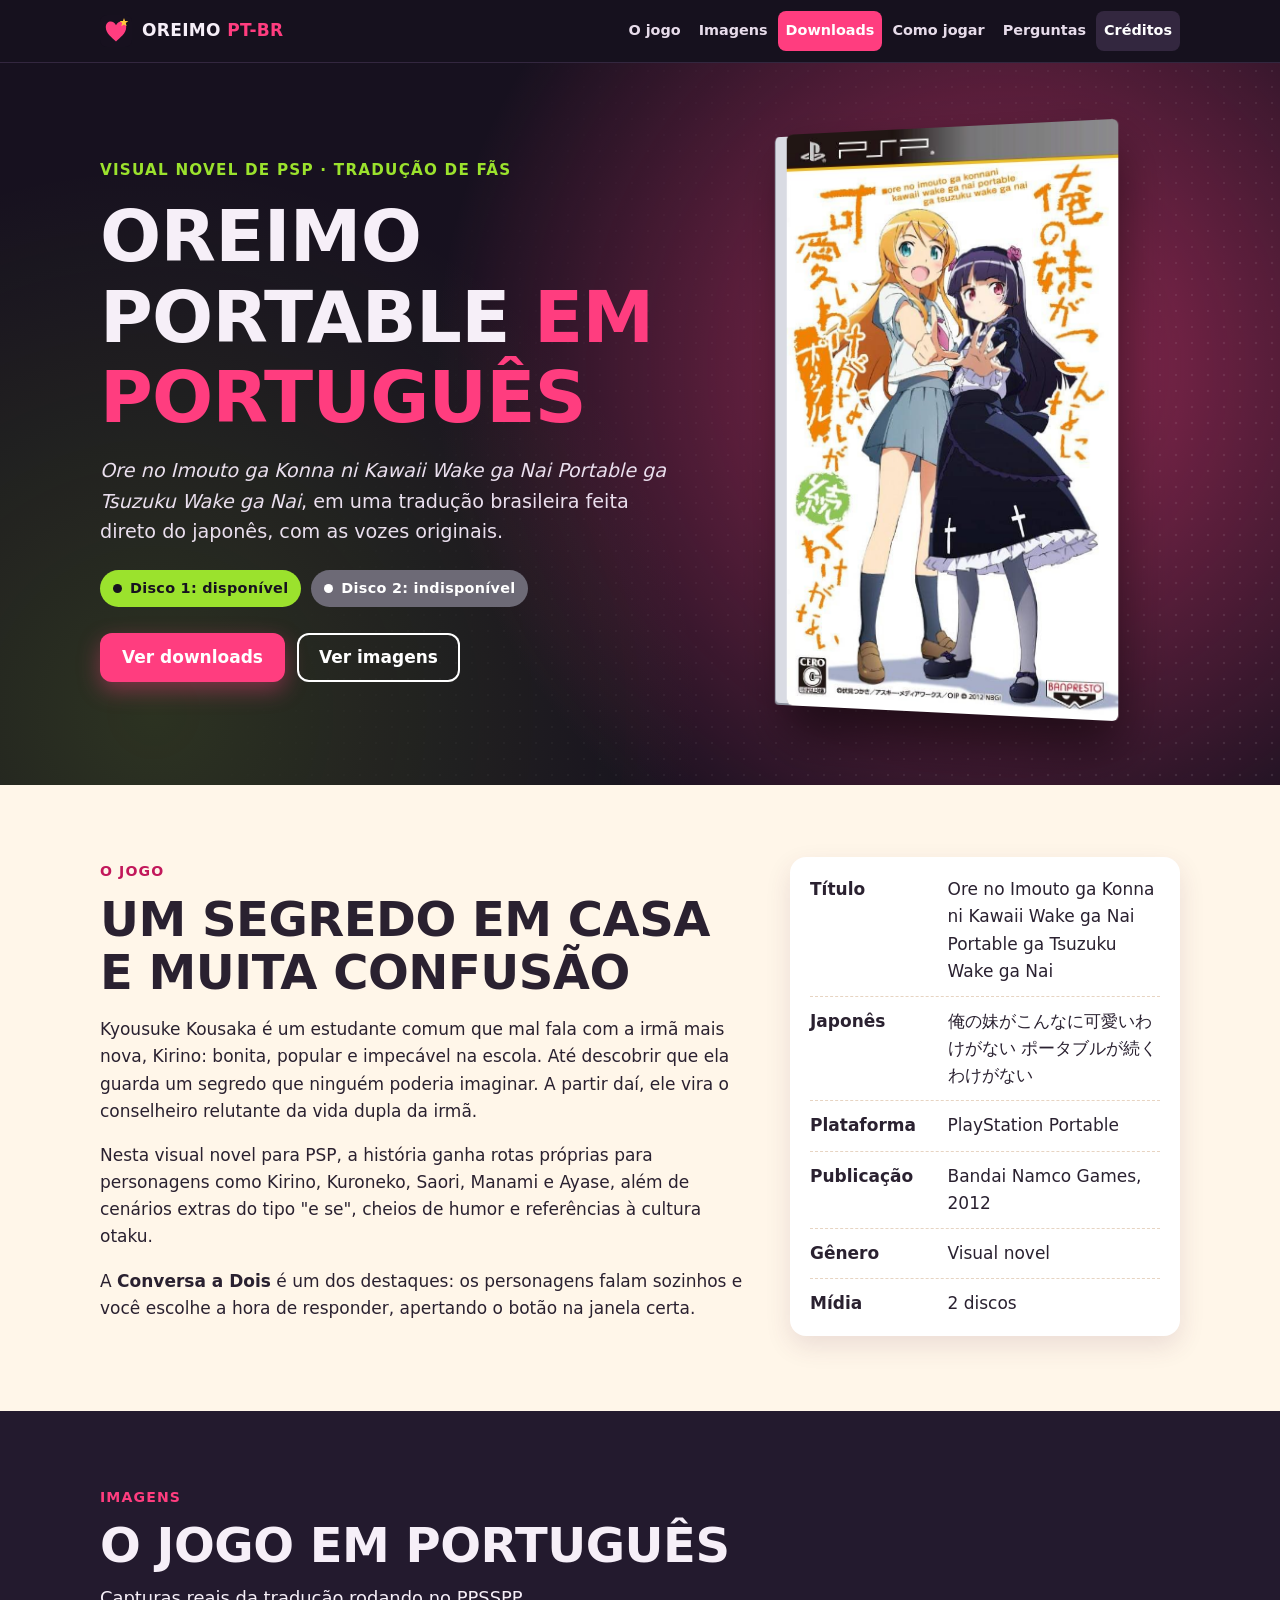
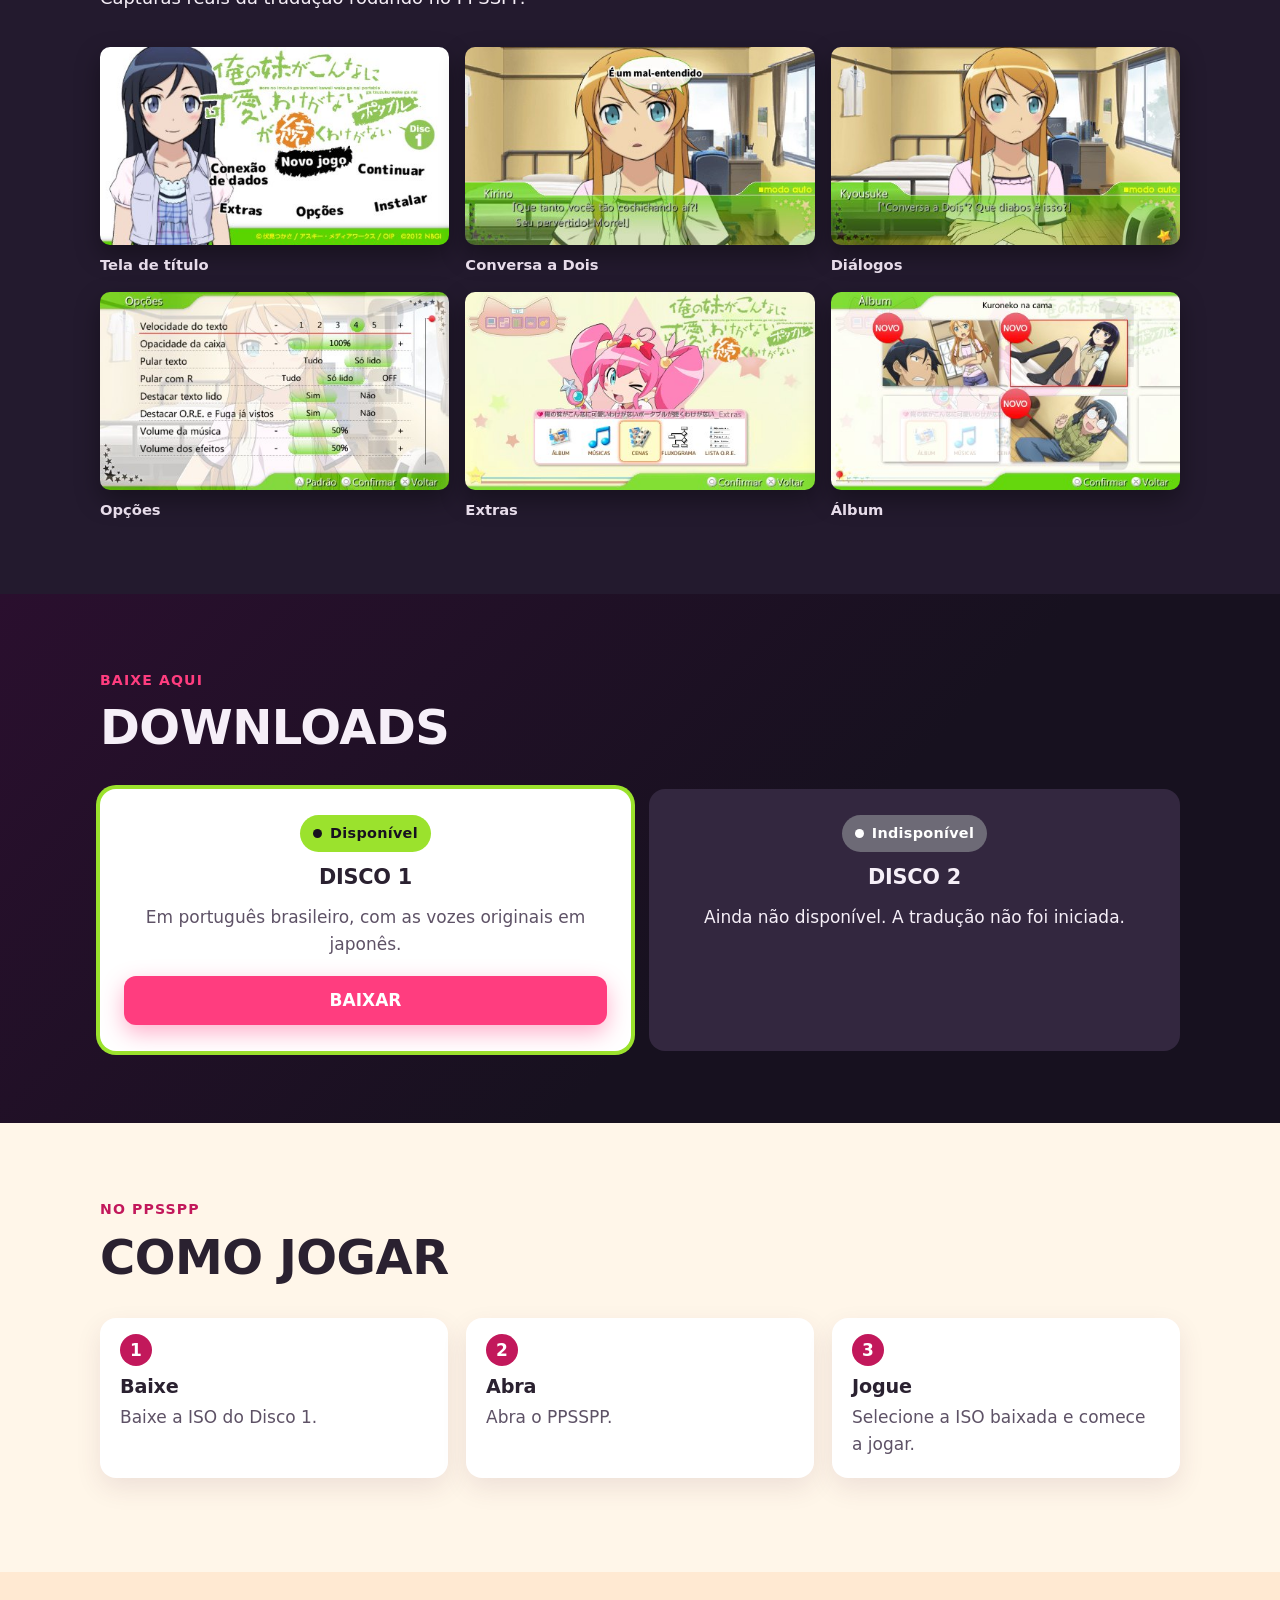
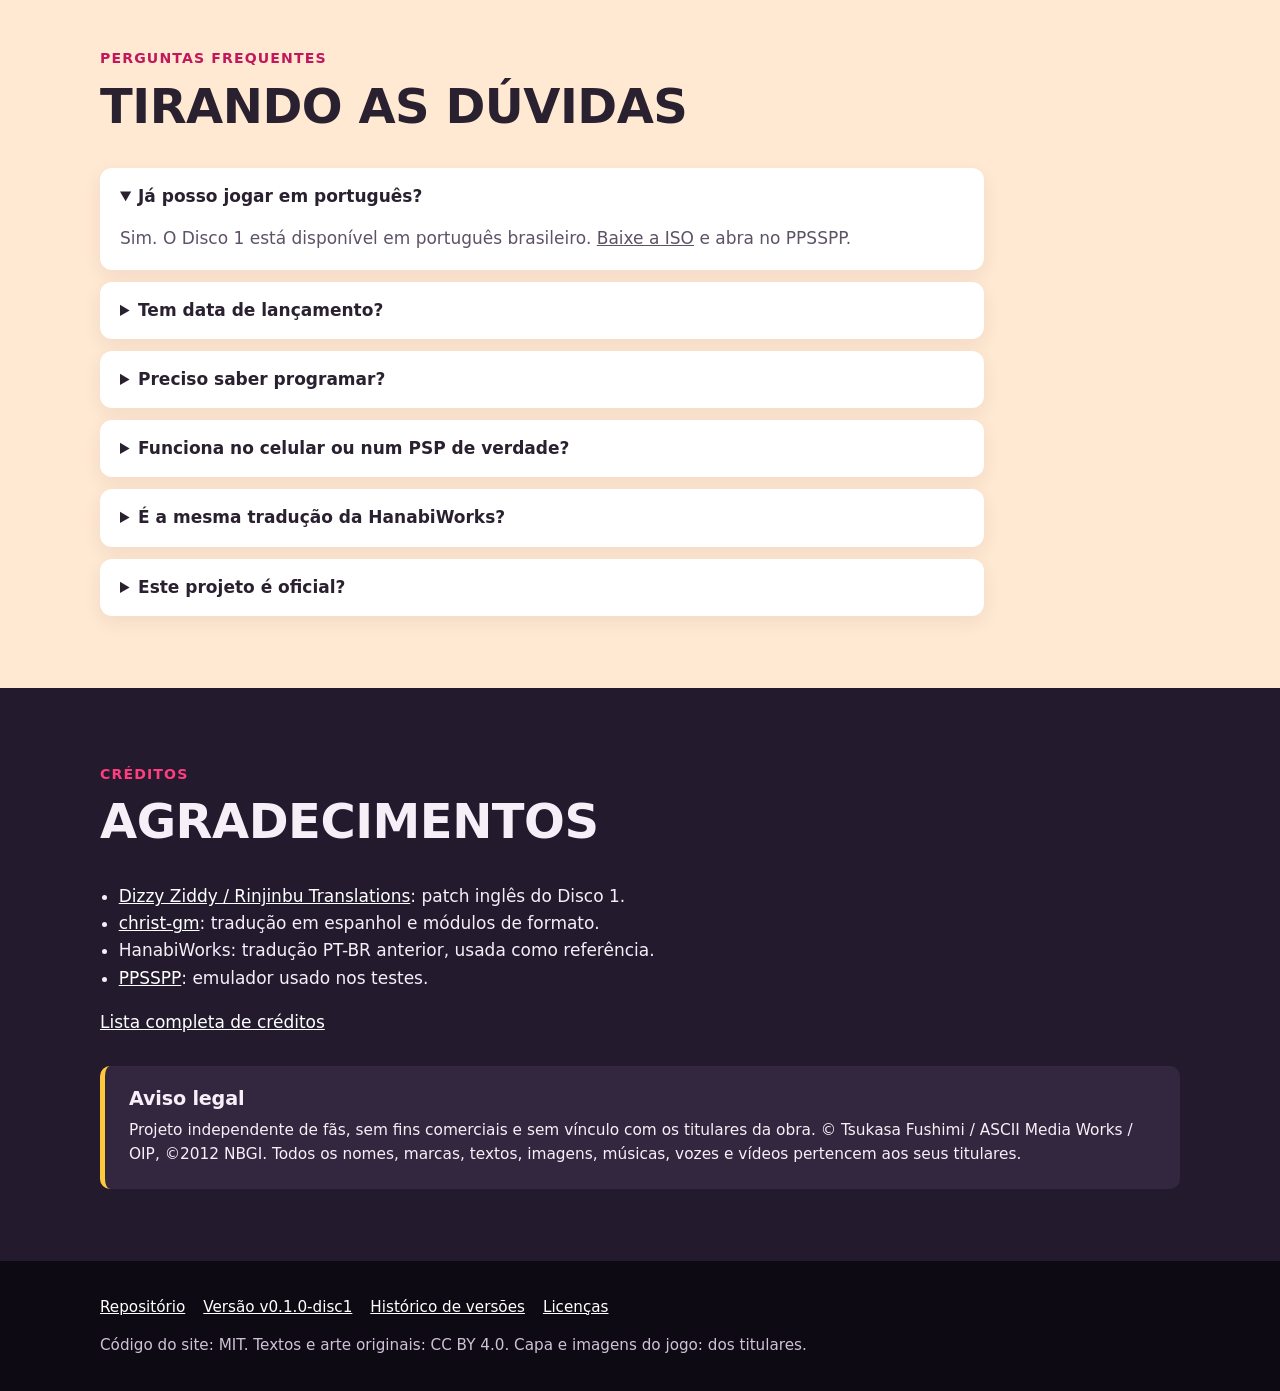
==== commit f189b923: "refactor(site): simplifica os cards dos discos" ====
--- a/index.html
+++ b/index.html
@@ -123,12 +123,15 @@
     </div>
     <div class="pacotes pacotes-dois">
       <article class="pacote pacote-ativo">
-        <h3>DISCO 1 — DISPONÍVEL</h3>
-        <a class="botao botao-principal" href="https://archive.org/download/oreimo-portable-ga-tsuzuku-ptbr/Oreimo_Disco1_PTBR.iso">BAIXAR DISCO 1 — PORTUGUÊS BRASILEIRO</a>
+        <span class="selo selo-ok">Disponível</span>
+        <h3>DISCO 1</h3>
+        <p>Em português brasileiro, com as vozes originais em japonês.</p>
+        <a class="botao botao-principal" href="https://archive.org/download/oreimo-portable-ga-tsuzuku-ptbr/Oreimo_Disco1_PTBR.iso" aria-label="Baixar Disco 1 em português brasileiro">BAIXAR</a>
       </article>
       <article class="pacote">
-        <h3>DISCO 2 — INDISPONÍVEL</h3>
-        <p>A tradução ainda não foi iniciada. Não há previsão de lançamento.</p>
+        <span class="selo selo-off">Indisponível</span>
+        <h3>DISCO 2</h3>
+        <p>Ainda não disponível. A tradução não foi iniciada.</p>
       </article>
     </div>
   </div>
--- a/assets/site.css
+++ b/assets/site.css
@@ -127,13 +127,13 @@
 /* Downloads */
 .downloads { background: linear-gradient(135deg, #2a0f2e, var(--tinta) 60%); }
 .pacotes { display: grid; grid-template-columns: repeat(3, 1fr); gap: 18px; }
-.pacote { display: flex; flex-direction: column; justify-content: center; align-items: center; min-width: 0; gap: 14px; background: var(--tinta-3); border-radius: var(--raio); padding: 26px 24px; text-align: center; }
+.pacote { display: flex; flex-direction: column; align-items: center; min-width: 0; gap: 14px; background: var(--tinta-3); border-radius: var(--raio); padding: 26px 24px; text-align: center; }
 .pacotes-dois { grid-template-columns: repeat(2, 1fr); }
 .pacote-ativo { background: #fff; color: var(--texto); box-shadow: 0 0 0 4px var(--lima); }
 .pacote-ativo p { color: var(--texto-suave); }
 .pacote h3 { font-size: 1.3rem; }
 .pacote p { margin: 0; }
-.pacote-ativo .botao { width: 100%; }
+.pacote-ativo .botao { width: 100%; margin-top: 4px; }
 .precisa { display: grid; grid-template-columns: 1fr 1fr; gap: 18px; }
 .precisa > div { background: rgba(255, 255, 255, .06); border-radius: var(--raio); padding: 20px 24px; }
 .precisa h3 { margin-bottom: 8px; }
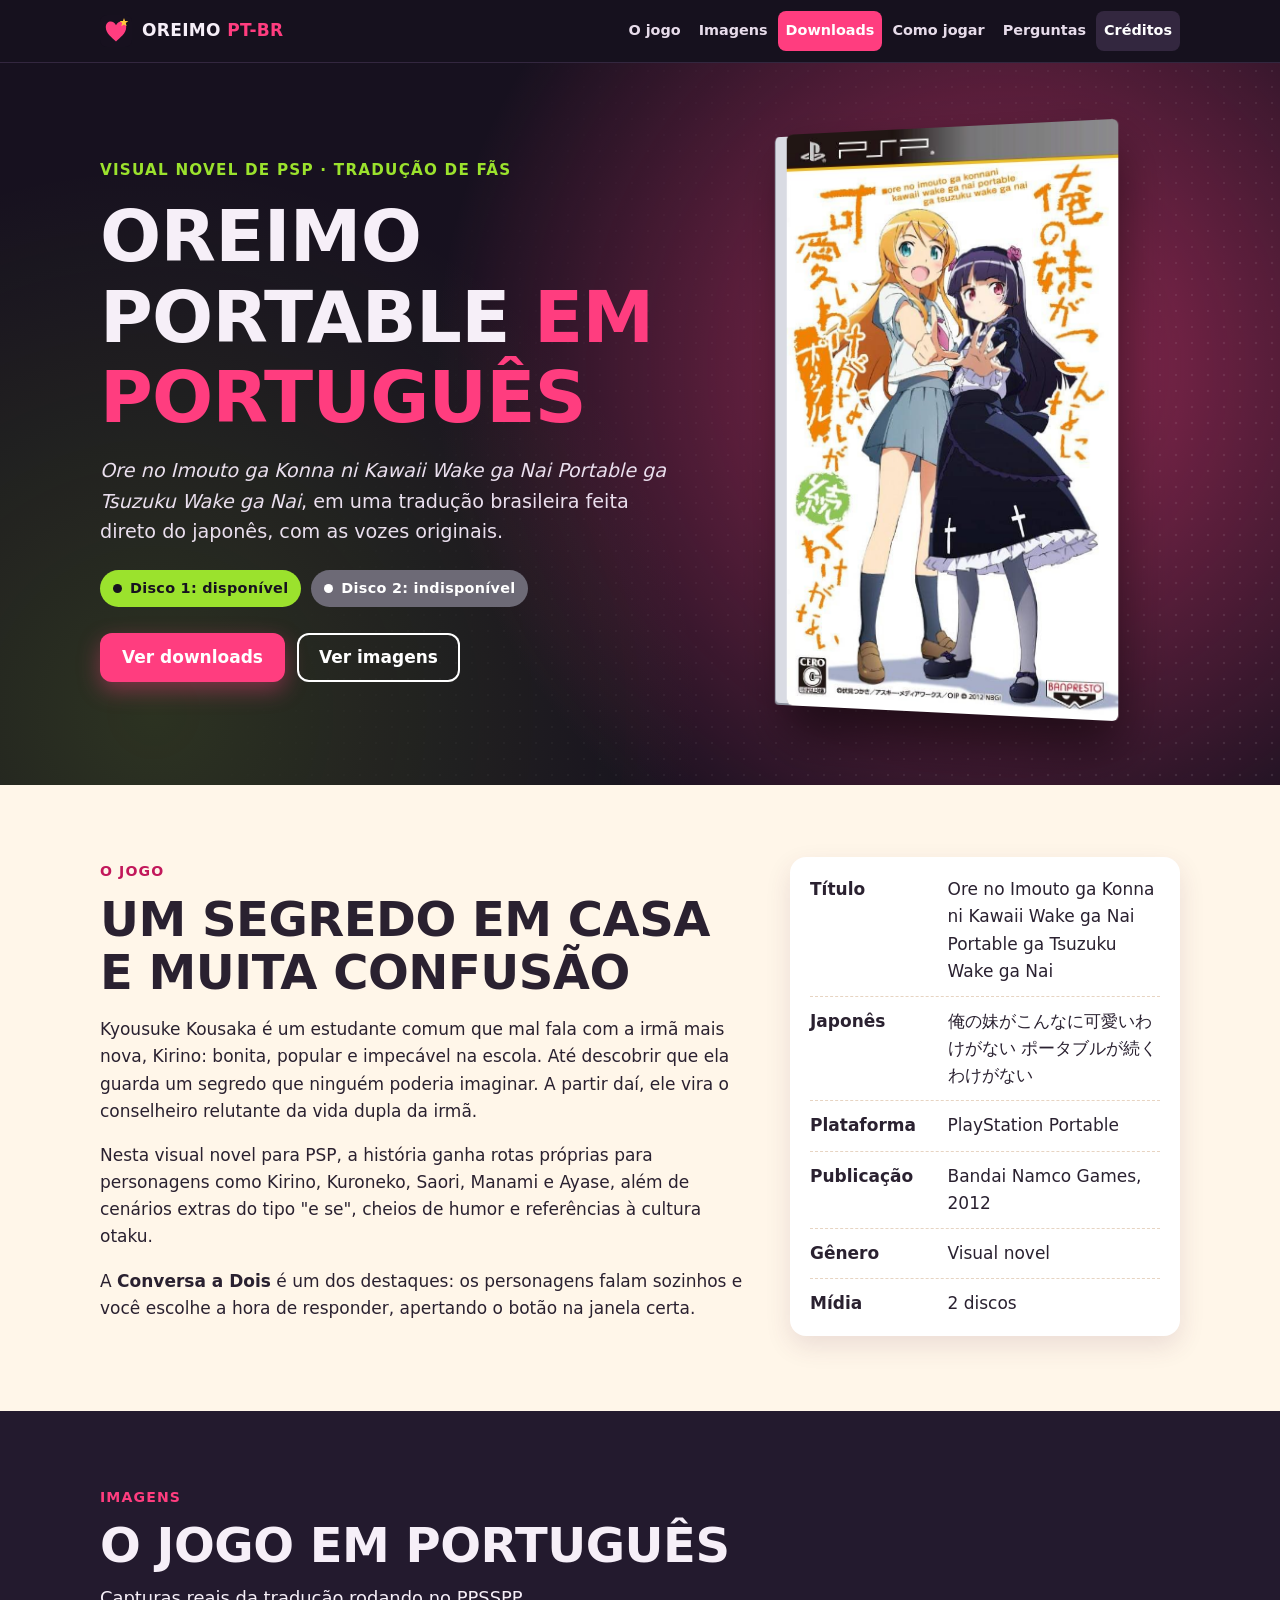
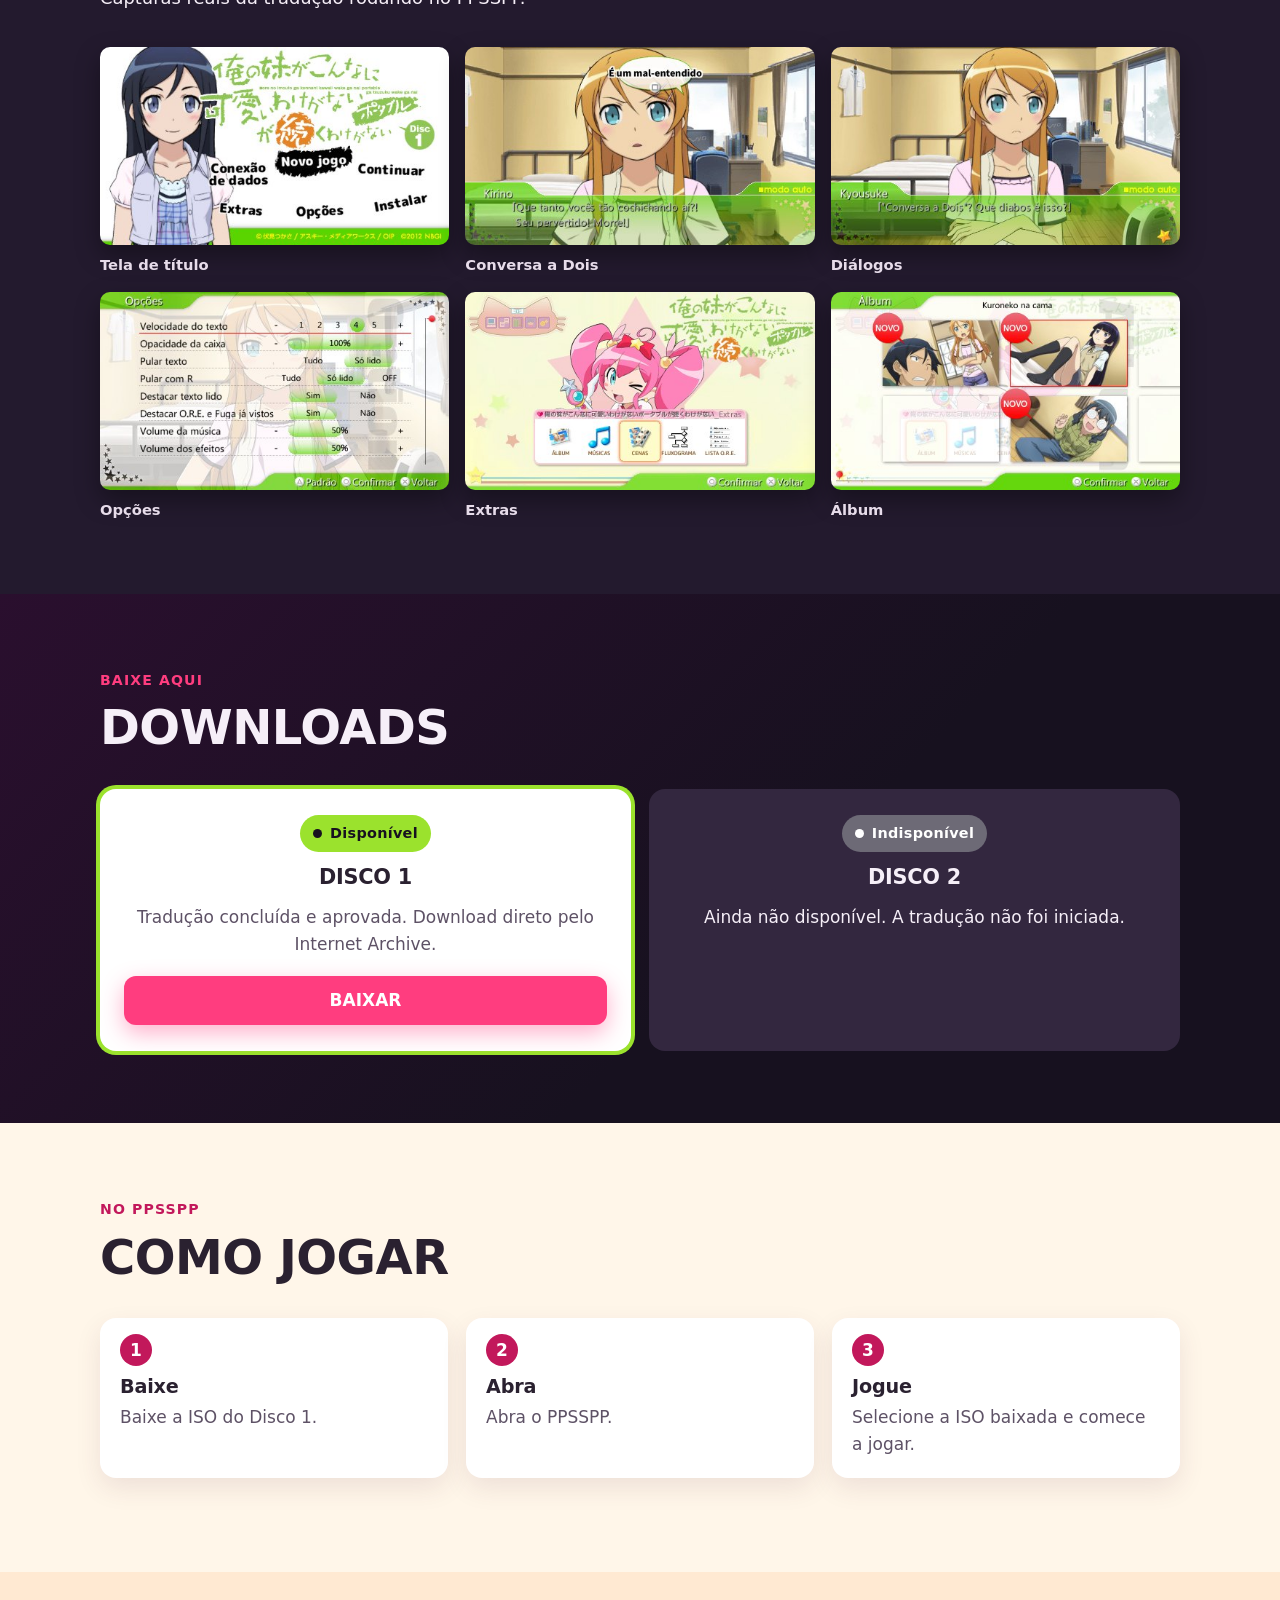
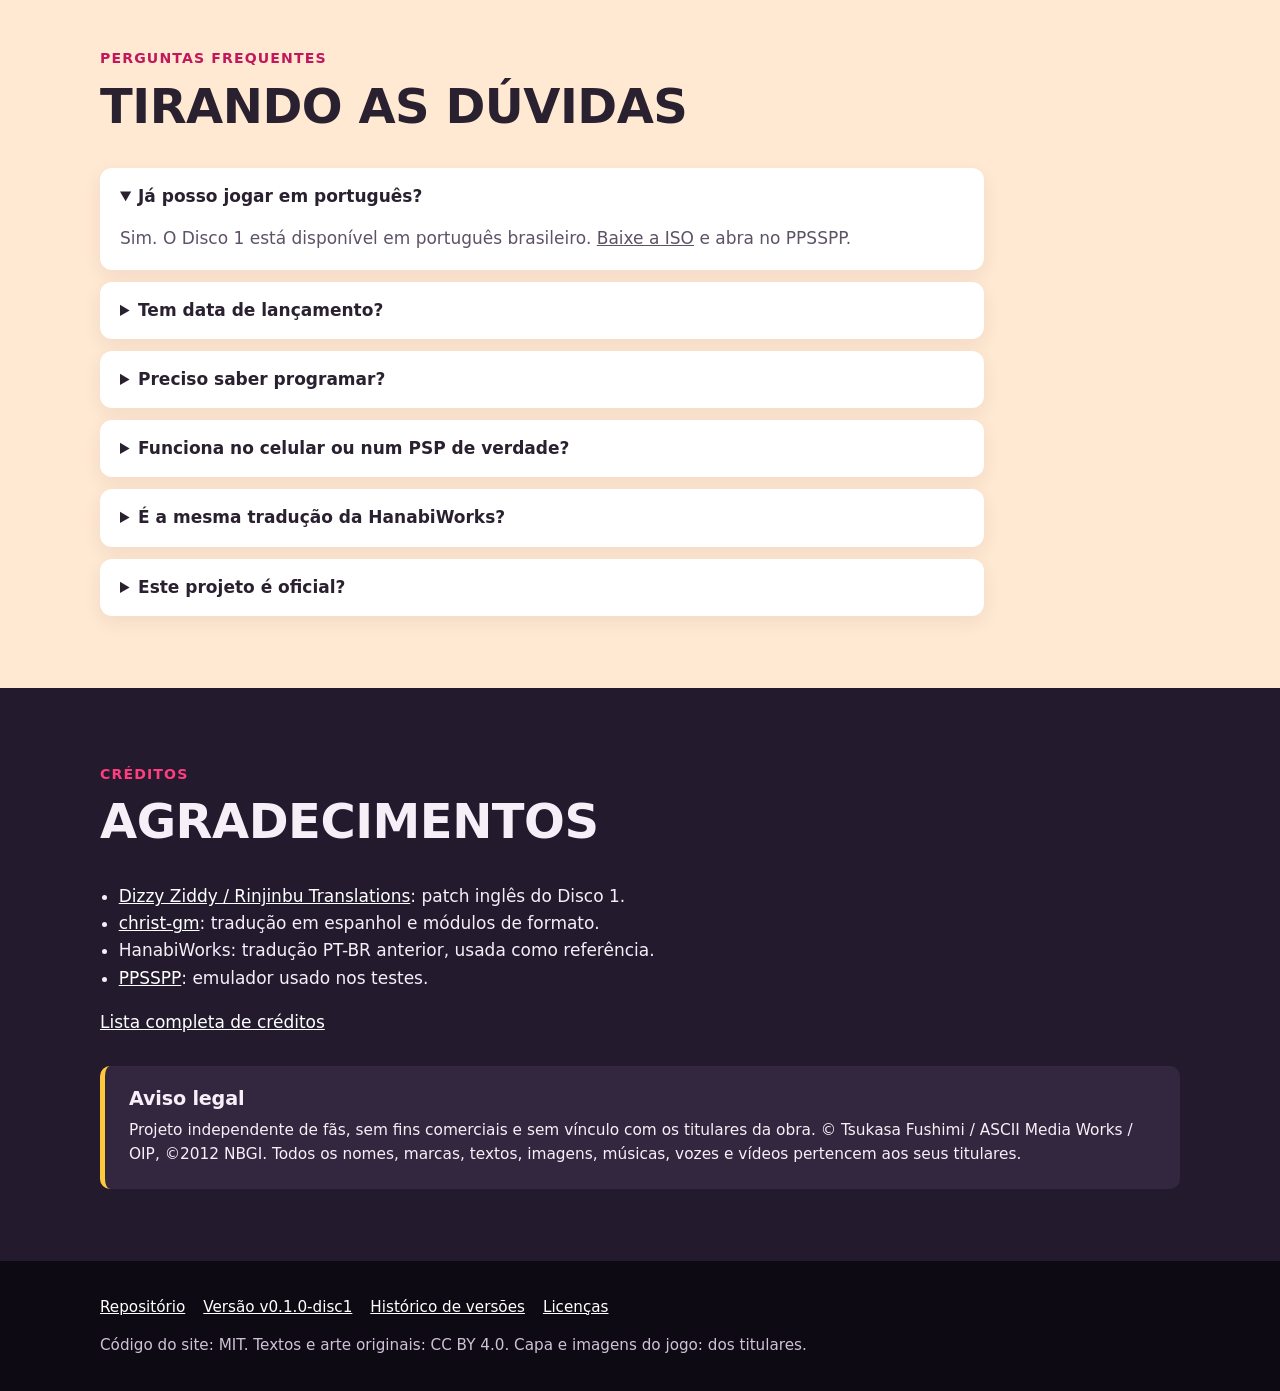
==== commit 77d88ab8: "fix(site): restaura a descrição do cartão do Disco 1" ====
--- a/index.html
+++ b/index.html
@@ -125,7 +125,7 @@
       <article class="pacote pacote-ativo">
         <span class="selo selo-ok">Disponível</span>
         <h3>DISCO 1</h3>
-        <p>Em português brasileiro, com as vozes originais em japonês.</p>
+        <p>Tradução concluída e aprovada. Download direto pelo Internet Archive.</p>
         <a class="botao botao-principal" href="https://archive.org/download/oreimo-portable-ga-tsuzuku-ptbr/Oreimo_Disco1_PTBR.iso" aria-label="Baixar Disco 1 em português brasileiro">BAIXAR</a>
       </article>
       <article class="pacote">
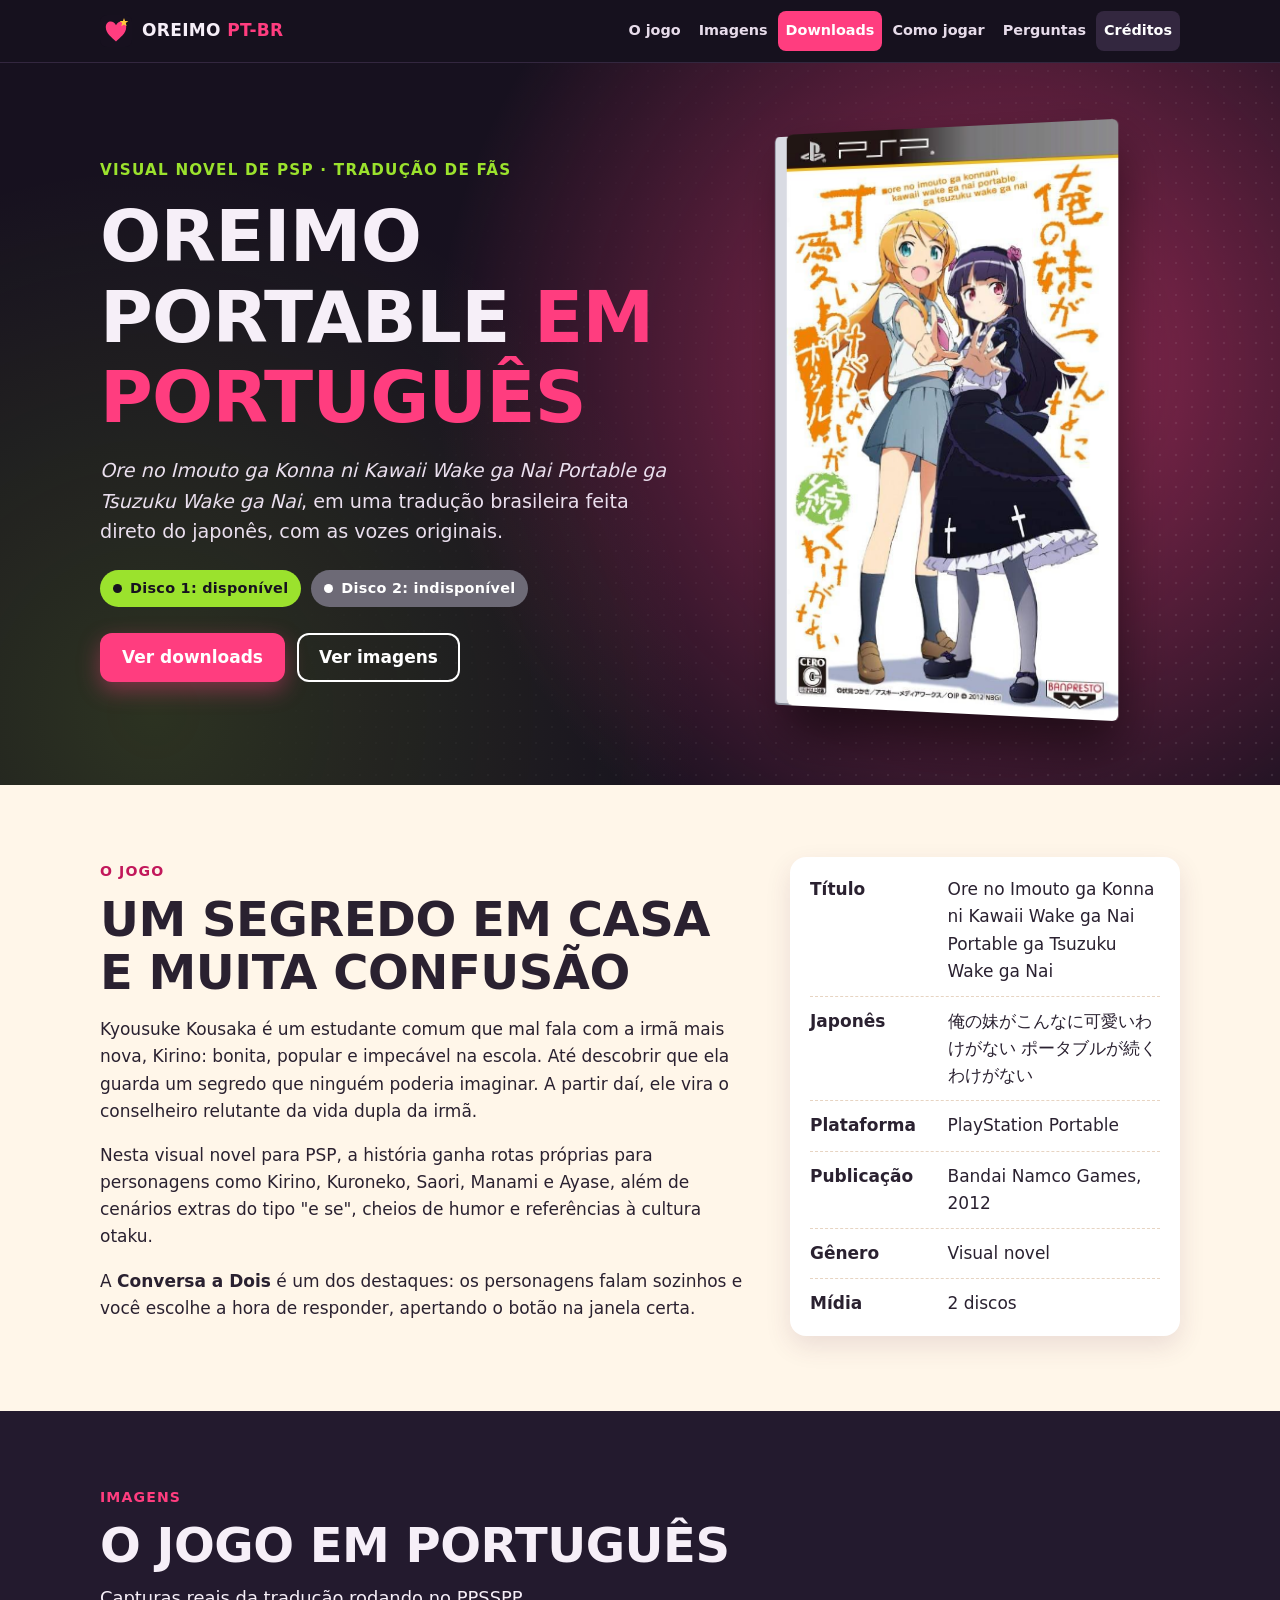
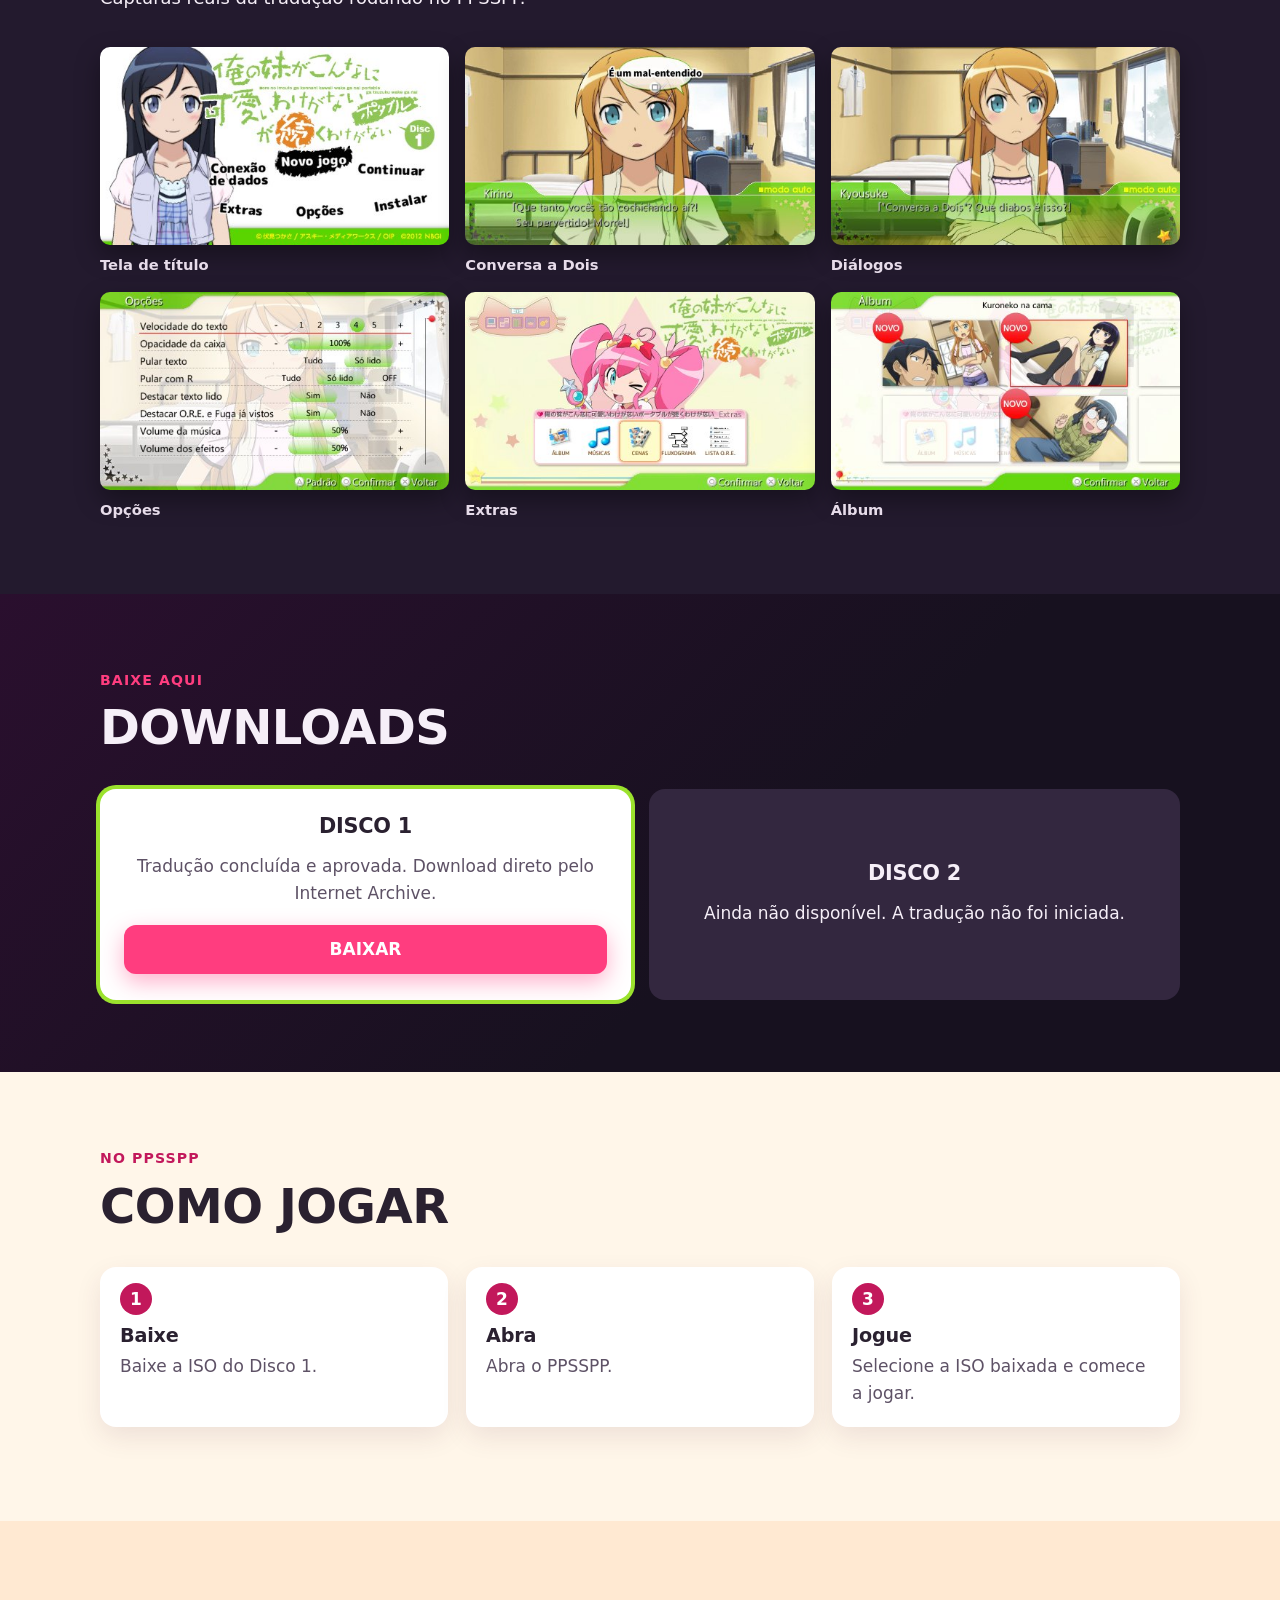
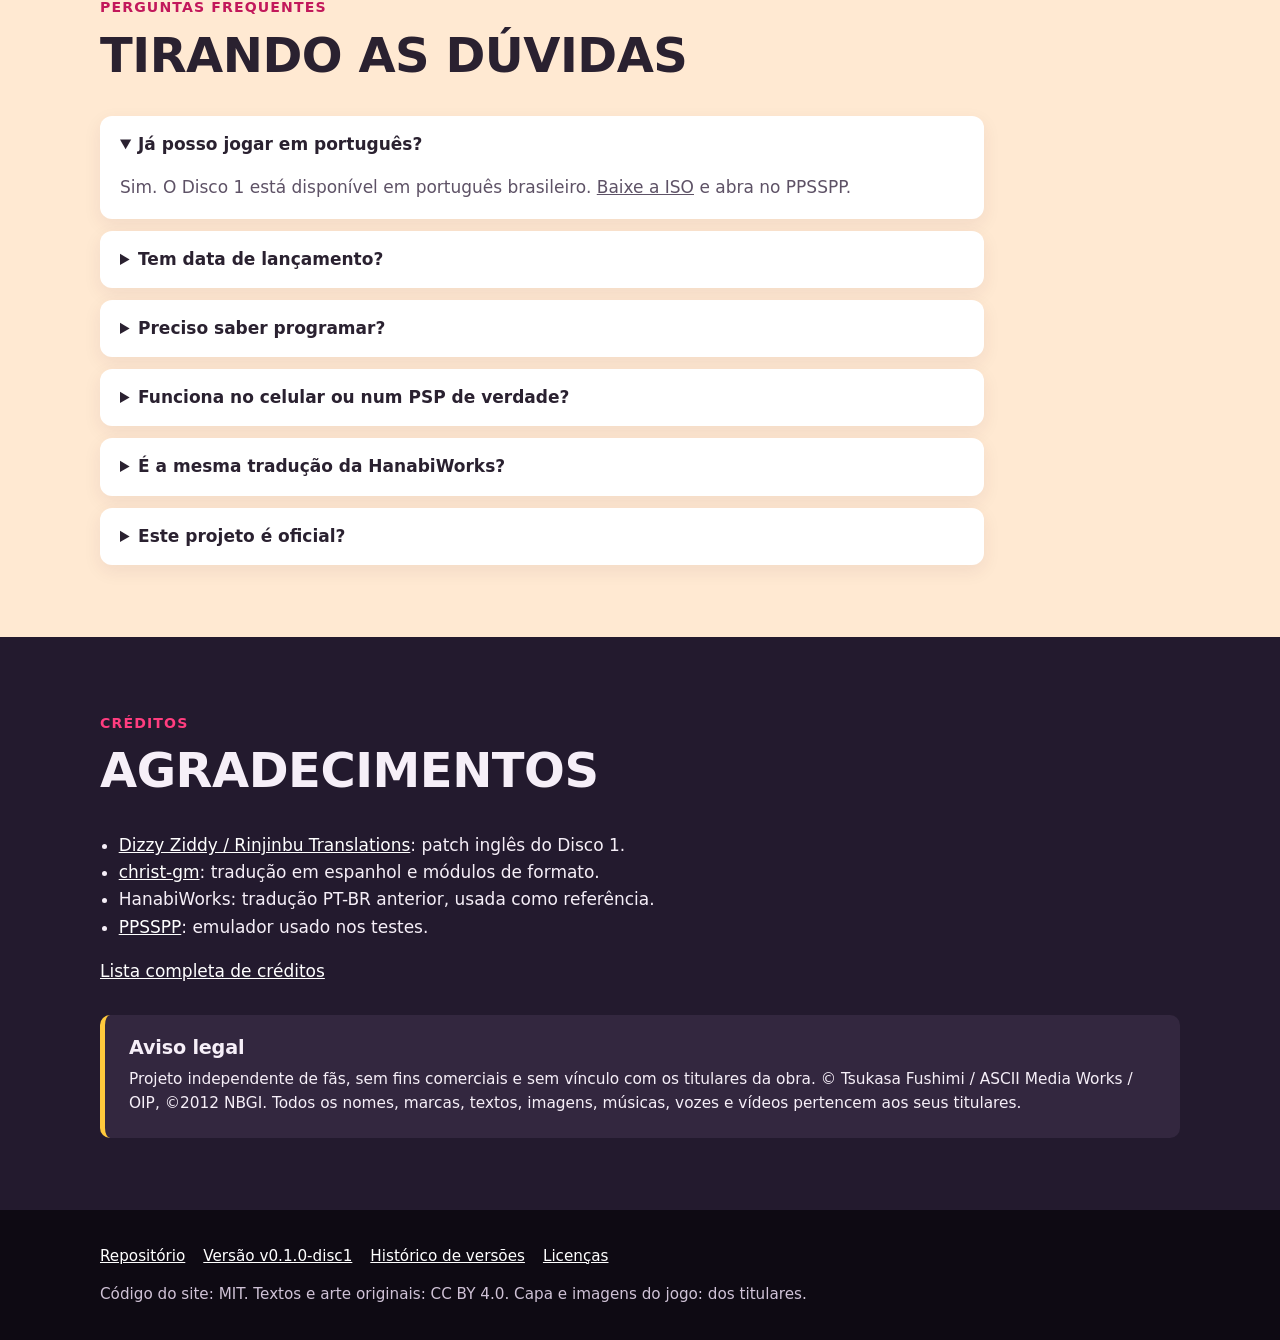
==== commit c5e50e2a: "refactor(site): remove as tags de status dos cards de download" ====
--- a/index.html
+++ b/index.html
@@ -123,13 +123,11 @@
     </div>
     <div class="pacotes pacotes-dois">
       <article class="pacote pacote-ativo">
-        <span class="selo selo-ok">Disponível</span>
         <h3>DISCO 1</h3>
         <p>Tradução concluída e aprovada. Download direto pelo Internet Archive.</p>
         <a class="botao botao-principal" href="https://archive.org/download/oreimo-portable-ga-tsuzuku-ptbr/Oreimo_Disco1_PTBR.iso" aria-label="Baixar Disco 1 em português brasileiro">BAIXAR</a>
       </article>
       <article class="pacote">
-        <span class="selo selo-off">Indisponível</span>
         <h3>DISCO 2</h3>
         <p>Ainda não disponível. A tradução não foi iniciada.</p>
       </article>
--- a/assets/site.css
+++ b/assets/site.css
@@ -127,7 +127,7 @@
 /* Downloads */
 .downloads { background: linear-gradient(135deg, #2a0f2e, var(--tinta) 60%); }
 .pacotes { display: grid; grid-template-columns: repeat(3, 1fr); gap: 18px; }
-.pacote { display: flex; flex-direction: column; align-items: center; min-width: 0; gap: 14px; background: var(--tinta-3); border-radius: var(--raio); padding: 26px 24px; text-align: center; }
+.pacote { display: flex; flex-direction: column; justify-content: center; align-items: center; min-width: 0; gap: 14px; background: var(--tinta-3); border-radius: var(--raio); padding: 26px 24px; text-align: center; }
 .pacotes-dois { grid-template-columns: repeat(2, 1fr); }
 .pacote-ativo { background: #fff; color: var(--texto); box-shadow: 0 0 0 4px var(--lima); }
 .pacote-ativo p { color: var(--texto-suave); }
